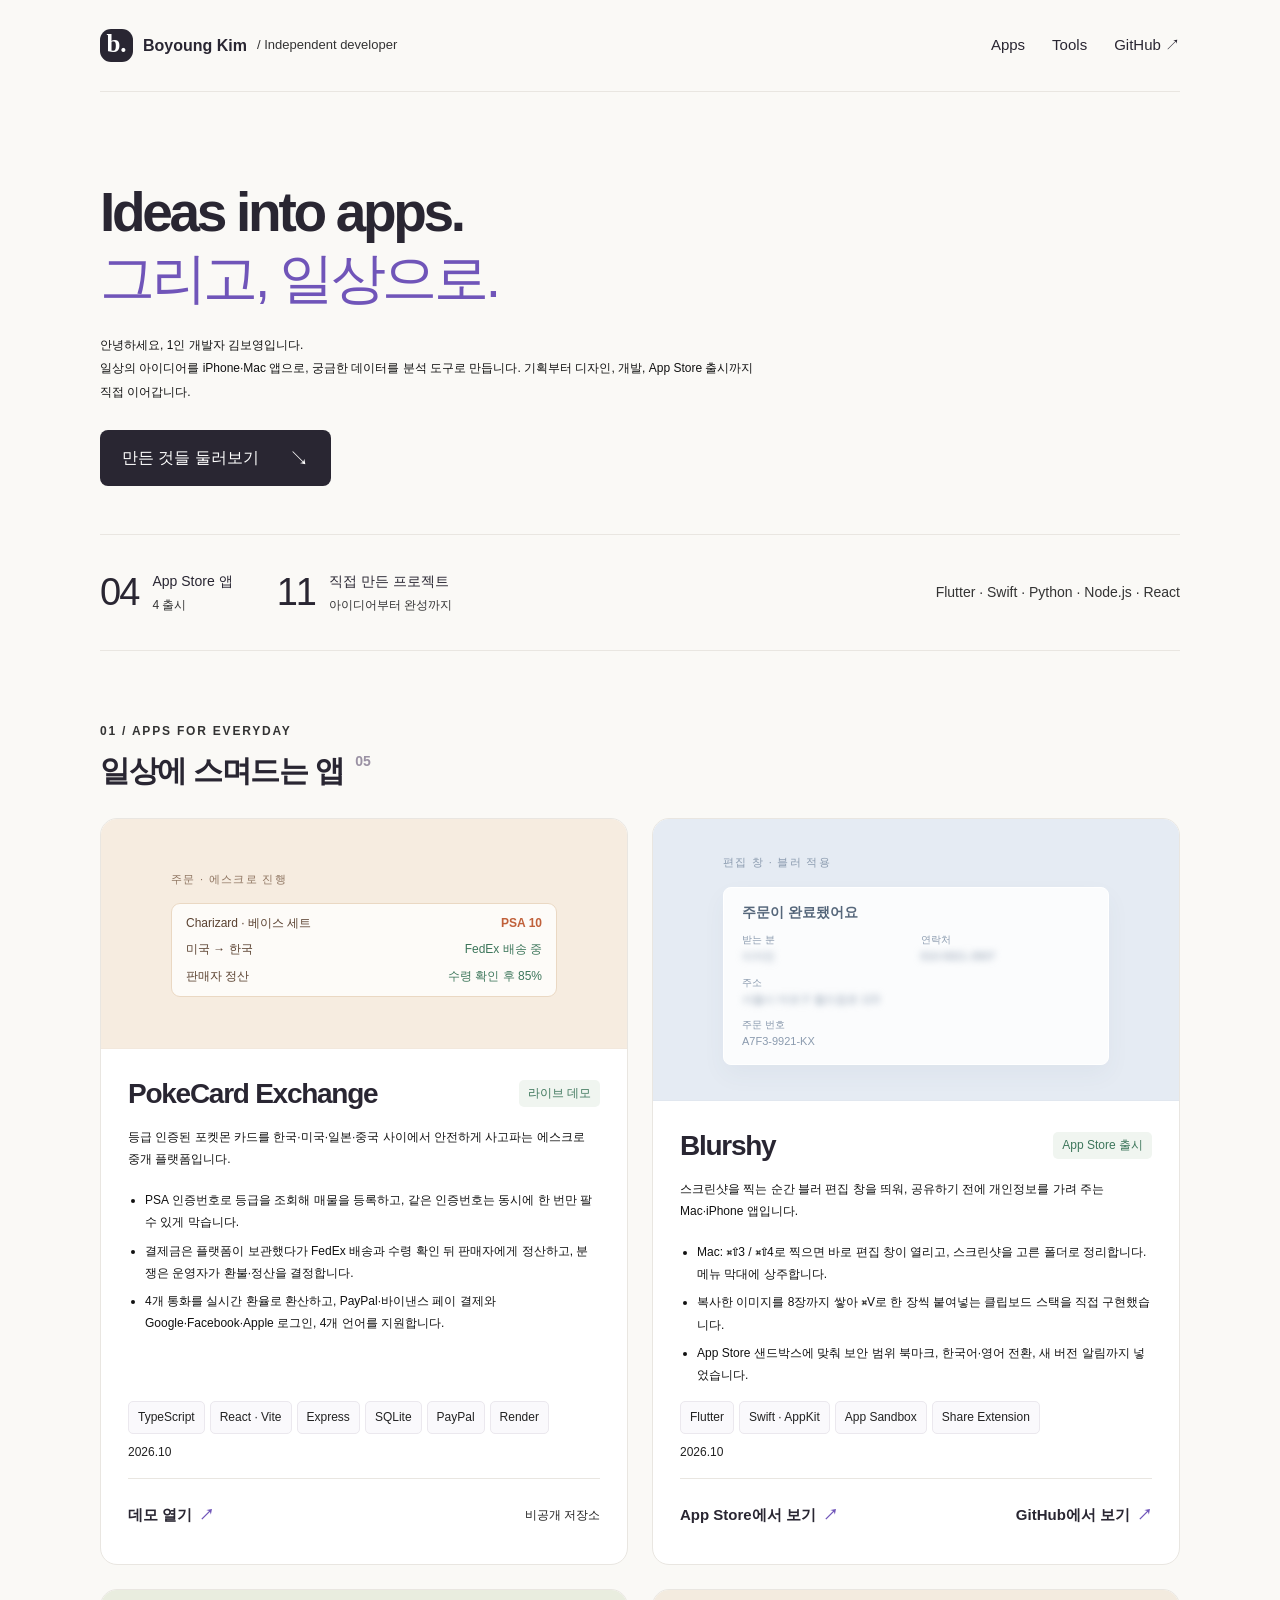
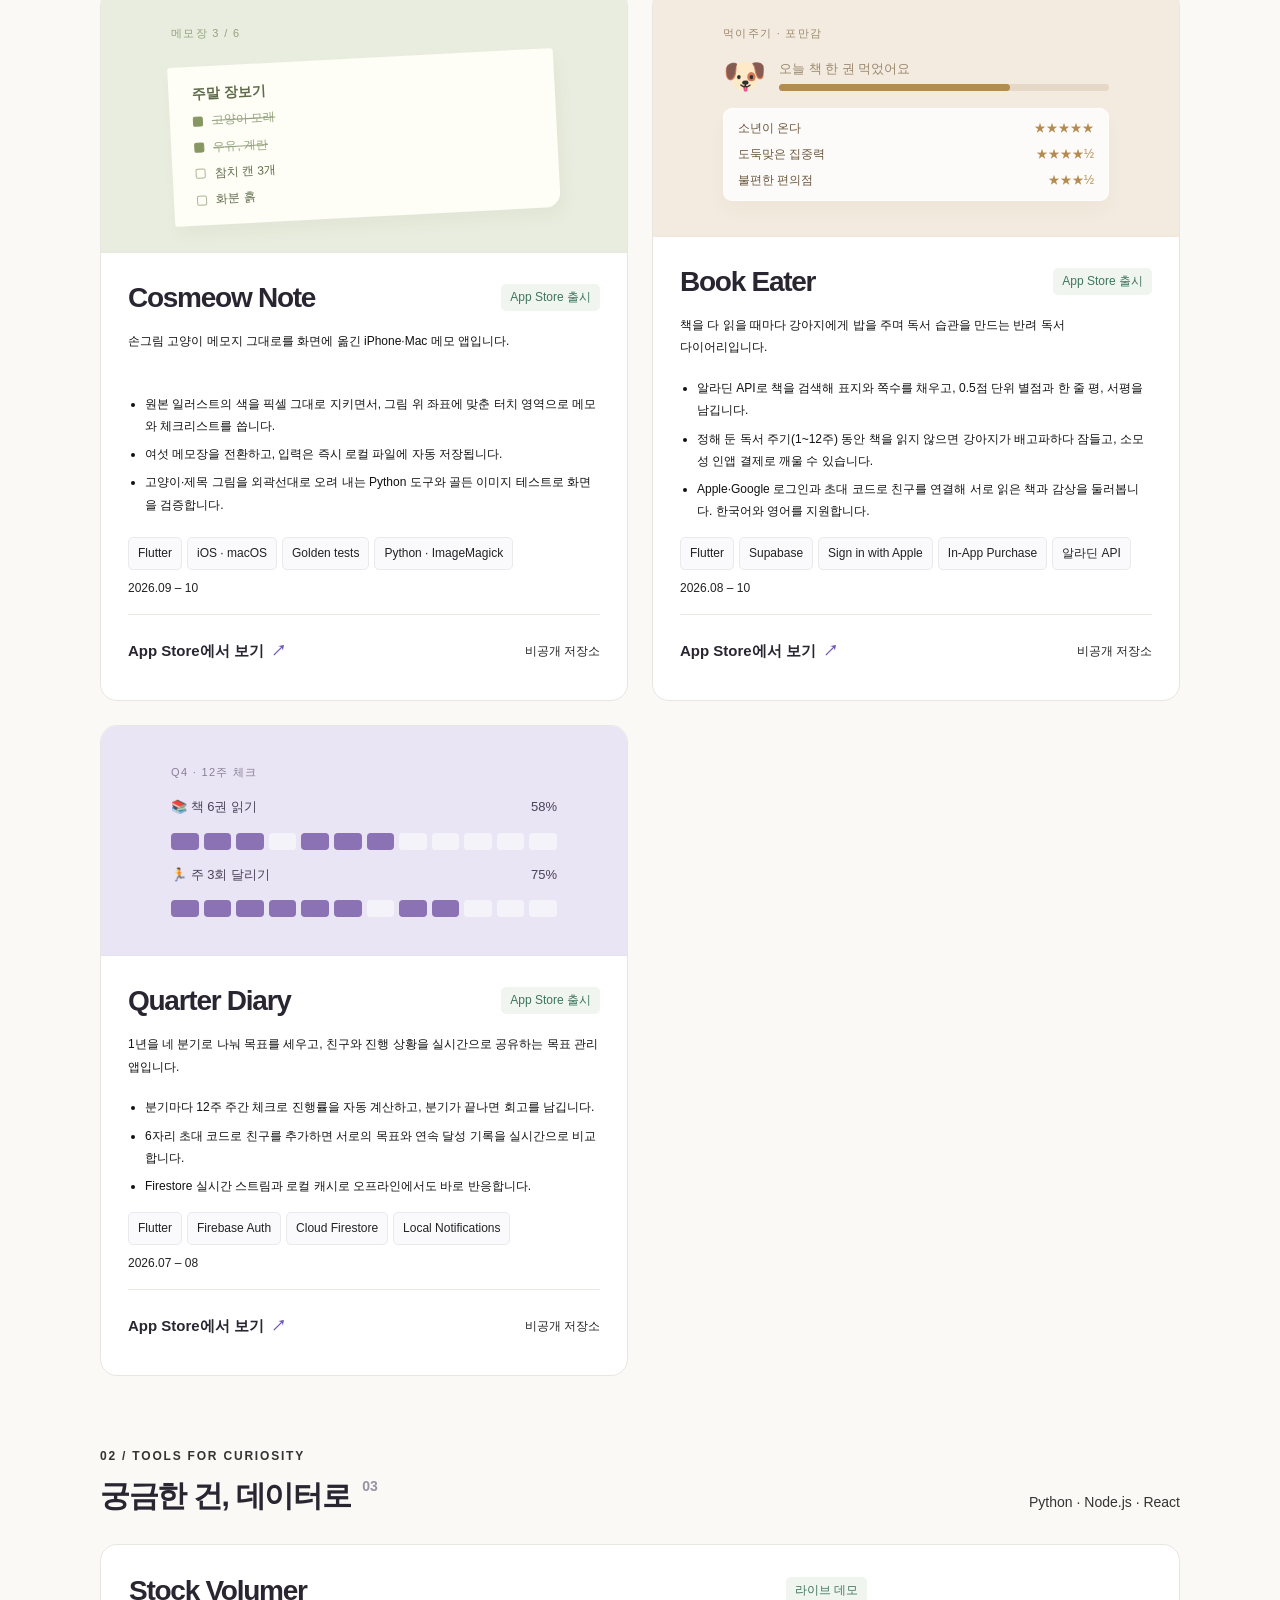
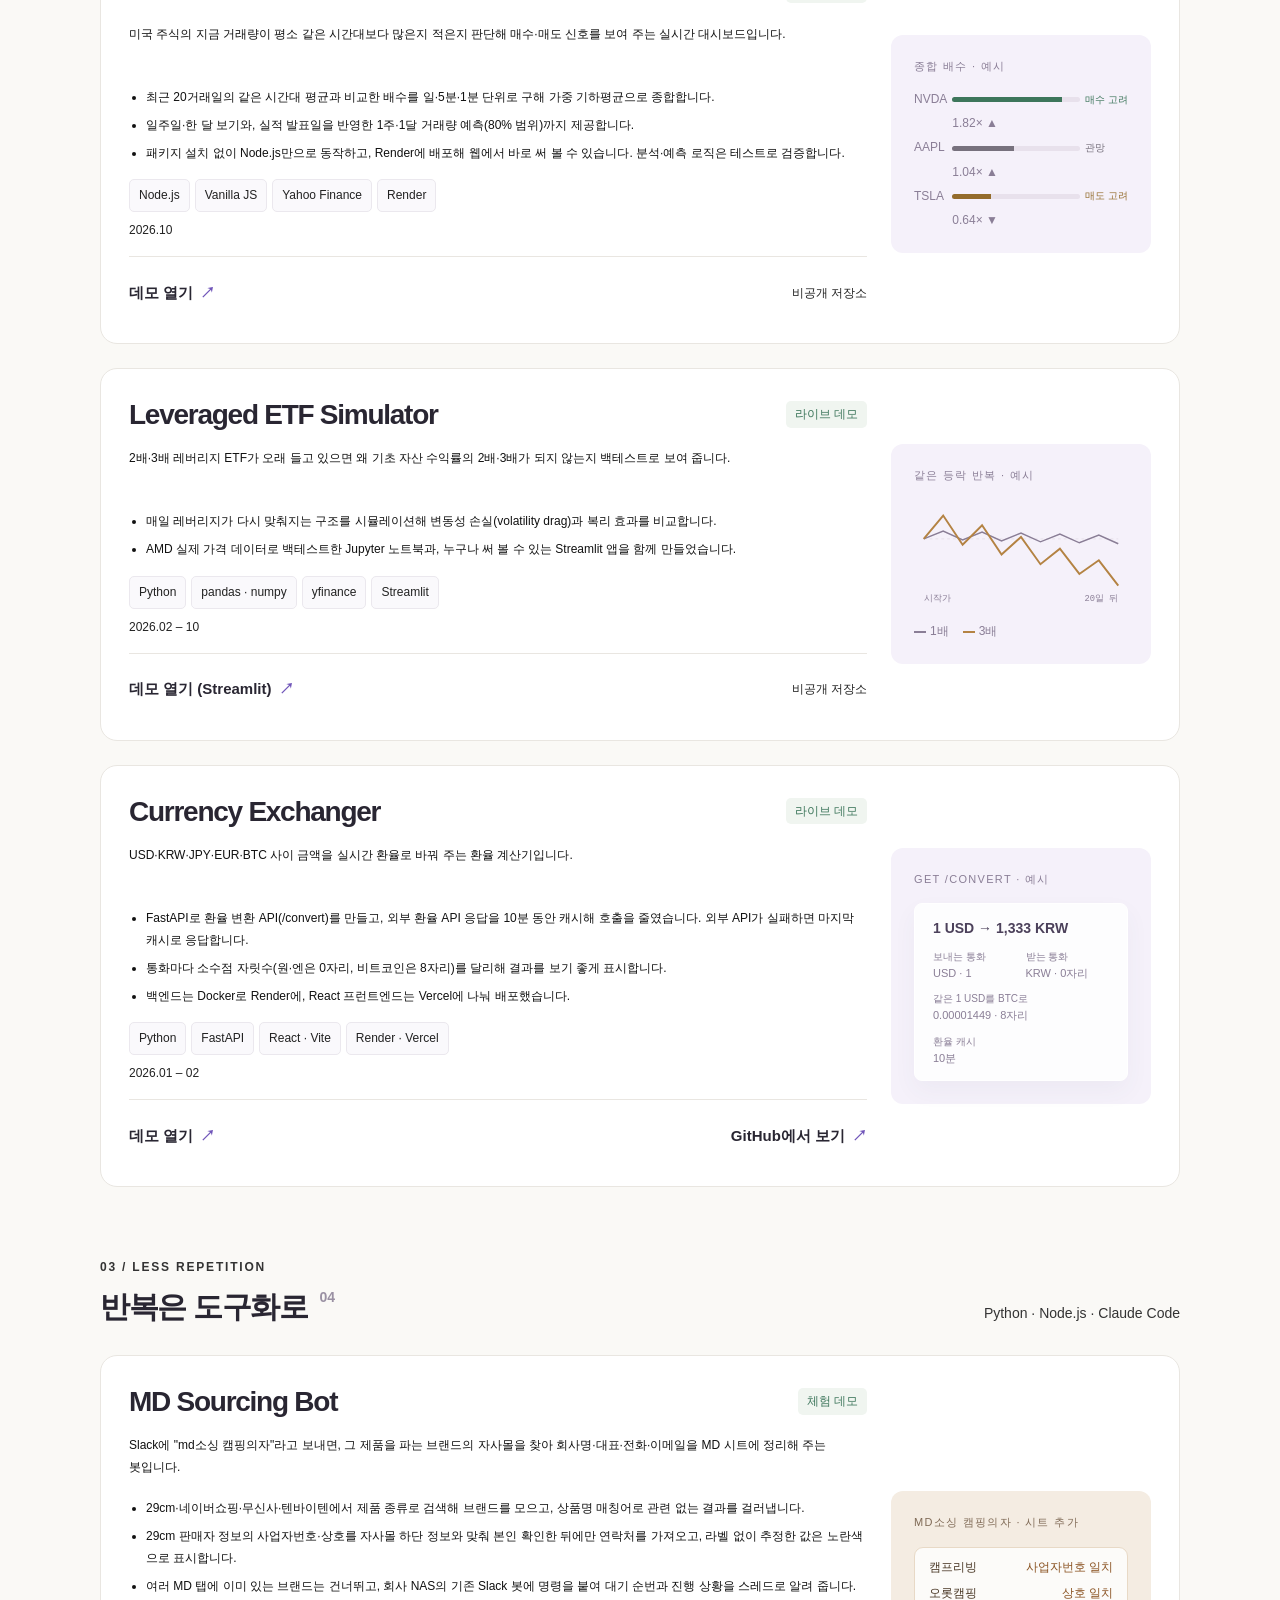
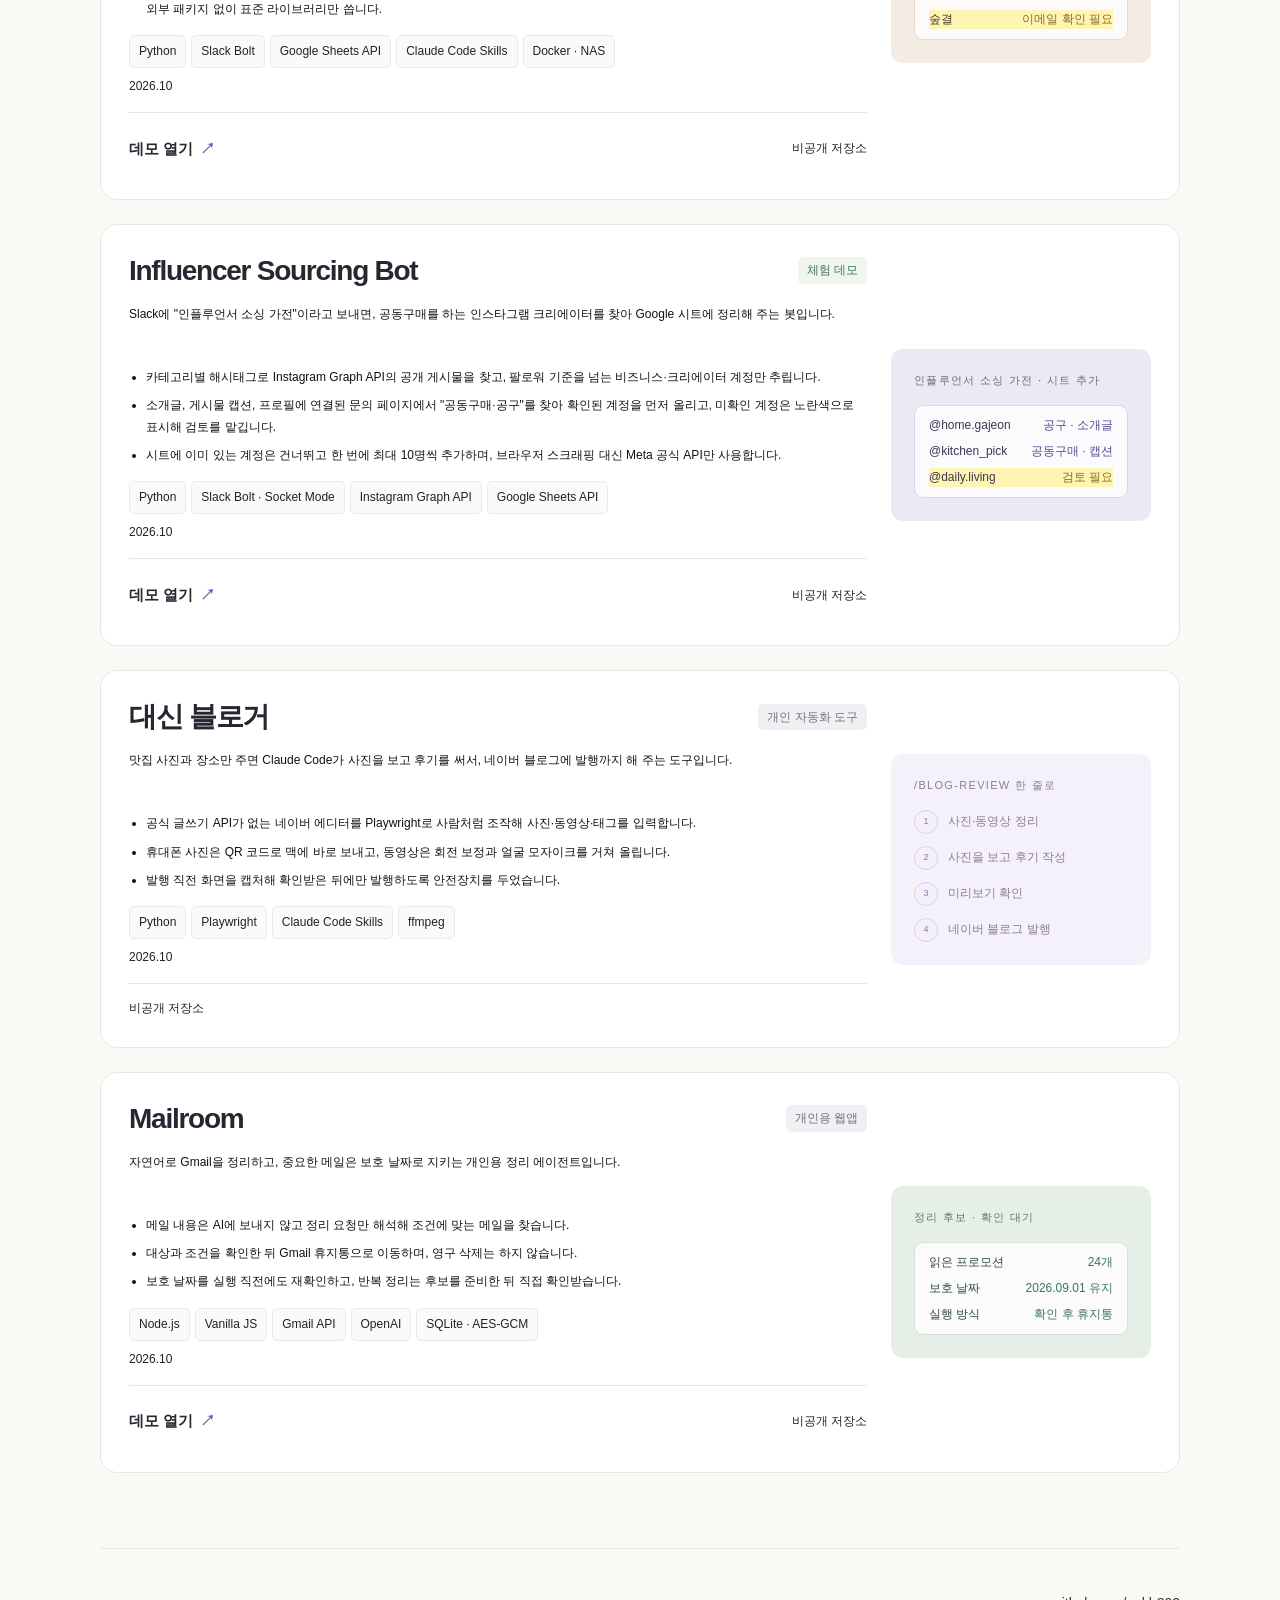
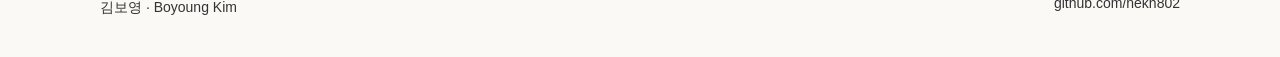
==== portfolio/index.html @ 4b24d076 "Show leveraged-etf-simulator as a private repo by default Co-Authored-By: Claude Opus 5.5 <noreply@a" ====
<!doctype html>
<html lang="ko">
<head>
<meta charset="utf-8">
<meta name="viewport" content="width=device-width, initial-scale=1, viewport-fit=cover">
<title>Boyoung Kim Portfolio</title>
<meta name="description" content="App Store 앱 4개와 Gmail 정리 웹앱, 카드 거래 플랫폼, 투자 데이터 도구, 자동화 도구를 만든 1인 개발자 김보영의 포트폴리오.">
<meta property="og:type" content="website">
<meta property="og:title" content="Boyoung Kim Portfolio">
<meta property="og:description" content="App Store 앱 4개와 Gmail 정리 웹앱, 카드 거래 플랫폼, 투자 데이터 도구, 자동화 도구를 만든 1인 개발자 포트폴리오.">
<meta property="og:url" content="https://nekh802.github.io/portfolio/">






<link rel="stylesheet" href="./style.css">
</head>
<body>
<a class="skip" href="#apps">프로젝트로 바로가기</a>
<div class="wrap">
<nav class="nav" aria-label="주 메뉴"><a class="brand" href="#"><span class="brand-mark">b.</span> Boyoung Kim<span class="brand-caption"> / Independent developer</span></a><div><a href="#apps">Apps</a><a href="#finance">Tools</a><a href="https://github.com/nekh802" target="_blank" rel="noopener">GitHub ↗</a></div></nav>
  <header class="intro">
    <div class="hero-copy">
    <h1>Ideas into apps.<br><em>그리고, 일상으로.</em></h1>
    <p>안녕하세요, 1인 개발자 김보영입니다.<br>일상의 아이디어를 iPhone·Mac 앱으로, 궁금한 데이터를 분석 도구로 만듭니다. 기획부터 디자인, 개발, App Store 출시까지 직접 이어갑니다.</p>
    <a class="primary" href="#apps">만든 것들 둘러보기 <span>↘</span></a></div>
  </header>
  <div class="facts"><span><b>04</b><span>App Store 앱<small>4 출시</small></span></span><span><b>11</b><span>직접 만든 프로젝트<small>아이디어부터 완성까지</small></span></span><span class="stack">Flutter · Swift · Python · Node.js · React</span></div>


  <main><section class="shelf apps-grid" aria-labelledby="apps">
    <div class="shelf-head"><div><div class="eyebrow">01 / APPS FOR EVERYDAY</div><h2 id="apps">일상에 스며드는 앱<span class="count">05</span></h2></div></div>

    <article class="project pokecard">
      <div class="p-main">
        <div class="p-top"><h3>PokeCard Exchange</h3><span class="status live">라이브 데모</span><span class="repo">pokecard-exchange</span></div>
        <p class="lede">등급 인증된 포켓몬 카드를 한국·미국·일본·중국 사이에서 안전하게 사고파는 에스크로 중개 플랫폼입니다.</p>
        <div class="project-description"><ul>
          <li>PSA 인증번호로 등급을 조회해 매물을 등록하고, 같은 인증번호는 동시에 한 번만 팔 수 있게 막습니다.</li>
          <li>결제금은 플랫폼이 보관했다가 FedEx 배송과 수령 확인 뒤 판매자에게 정산하고, 분쟁은 운영자가 환불·정산을 결정합니다.</li>
          <li>4개 통화를 실시간 환율로 환산하고, PayPal·바이낸스 페이 결제와 Google·Facebook·Apple 로그인, 4개 언어를 지원합니다.</li>
        </ul></div>
        <div class="meta">
          <span class="chip">TypeScript</span><span class="chip">React · Vite</span><span class="chip">Express</span><span class="chip">SQLite</span><span class="chip">PayPal</span><span class="chip">Render</span>
          <span class="period">2026.10</span>
        </div>
        <div class="links"><a href="https://pokecard-exchange.onrender.com/" target="_blank" rel="noopener">데모 열기</a><span class="private" data-repo="pokecard-exchange">비공개 저장소</span></div>
      </div>
      <div class="specimen pokecard-specimen" aria-hidden="true">
        <div class="cap">주문 · 에스크로 진행</div>
        <div class="shelf-list">
          <div><span>Charizard · 베이스 세트</span><span class="card-grade">PSA 10</span></div>
          <div><span>미국 → 한국</span><span class="card-step">FedEx 배송 중</span></div>
          <div><span>판매자 정산</span><span class="card-step">수령 확인 후 85%</span></div>
        </div>
      </div>
    </article>

    <article class="project blur">
      <div class="p-main">
        <div class="p-top"><h3>Blurshy</h3><span class="status live">App Store 출시</span><span class="repo">blurshy</span></div>
        <p class="lede">스크린샷을 찍는 순간 블러 편집 창을 띄워, 공유하기 전에 개인정보를 가려 주는 Mac·iPhone 앱입니다.</p>
<div class="project-description">        <ul>
          <li>Mac: ⌘⇧3 / ⌘⇧4로 찍으면 바로 편집 창이 열리고, 스크린샷을 고른 폴더로 정리합니다. 메뉴 막대에 상주합니다.</li>
          <li>복사한 이미지를 8장까지 쌓아 ⌘V로 한 장씩 붙여넣는 클립보드 스택을 직접 구현했습니다.</li>
          <li>App Store 샌드박스에 맞춰 보안 범위 북마크, 한국어·영어 전환, 새 버전 알림까지 넣었습니다.</li>
        </ul></div>
        <div class="meta">
          <span class="chip">Flutter</span><span class="chip">Swift · AppKit</span><span class="chip">App Sandbox</span><span class="chip">Share Extension</span>
          <span class="period">2026.10</span>
        </div>
        <div class="links"><a href="https://apps.apple.com/kr/app/blurshy/id6824978896" target="_blank" rel="noopener">App Store에서 보기</a><a href="https://github.com/nekh802/blurshy" target="_blank" rel="noopener" data-repo="blurshy">GitHub에서 보기</a></div>
      </div>
      <div class="specimen" aria-hidden="true">
        <div class="cap">편집 창 · 블러 적용</div>
        <div class="receipt">
          <strong>주문이 완료됐어요</strong>
          <div><div class="k">받는 분</div><div class="blurred">이지민</div></div>
          <div><div class="k">연락처</div><div class="blurred">010-5821-3907</div></div>
          <div><div class="k">주소</div><div class="blurred">서울시 마포구 월드컵로 123</div></div>
          <div><div class="k">주문 번호</div><div>A7F3-9921-KX</div></div>
        </div>
      </div>
    </article>

    <article class="project cat">
      <div class="p-main">
        <div class="p-top"><h3>Cosmeow Note</h3><span class="status live">App Store 출시</span><span class="repo">MeowNote</span></div>
        <p class="lede">손그림 고양이 메모지 그대로를 화면에 옮긴 iPhone·Mac 메모 앱입니다.</p>
<div class="project-description">        <ul>
          <li>원본 일러스트의 색을 픽셀 그대로 지키면서, 그림 위 좌표에 맞춘 터치 영역으로 메모와 체크리스트를 씁니다.</li>
          <li>여섯 메모장을 전환하고, 입력은 즉시 로컬 파일에 자동 저장됩니다.</li>
          <li>고양이·제목 그림을 외곽선대로 오려 내는 Python 도구와 골든 이미지 테스트로 화면을 검증합니다.</li>
        </ul></div>
        <div class="meta">
          <span class="chip">Flutter</span><span class="chip">iOS · macOS</span><span class="chip">Golden tests</span><span class="chip">Python · ImageMagick</span>
          <span class="period">2026.09 – 10</span>
        </div>
        <div class="links"><a href="https://apps.apple.com/kr/app/cosmeow-note/id6814067820" target="_blank" rel="noopener">App Store에서 보기</a><span class="private" data-repo="MeowNote">비공개 저장소</span></div>
      </div>
      <div class="specimen" aria-hidden="true">
        <div class="cap">메모장 3 / 6</div>
        <div class="note">
          <strong>주말 장보기</strong>
          <span class="ck"><span class="box done"></span><s>고양이 모래</s></span>
          <span class="ck"><span class="box done"></span><s>우유, 계란</s></span>
          <span class="ck"><span class="box"></span>참치 캔 3개</span>
          <span class="ck"><span class="box"></span>화분 흙</span>
        </div>
      </div>
    </article>

    <article class="project book">
      <div class="p-main">
        <div class="p-top"><h3>Book Eater</h3><span class="status live">App Store 출시</span><span class="repo">book-eater</span></div>
        <p class="lede">책을 다 읽을 때마다 강아지에게 밥을 주며 독서 습관을 만드는 반려 독서 다이어리입니다.</p>
<div class="project-description">        <ul>
          <li>알라딘 API로 책을 검색해 표지와 쪽수를 채우고, 0.5점 단위 별점과 한 줄 평, 서평을 남깁니다.</li>
          <li>정해 둔 독서 주기(1~12주) 동안 책을 읽지 않으면 강아지가 배고파하다 잠들고, 소모성 인앱 결제로 깨울 수 있습니다.</li>
          <li>Apple·Google 로그인과 초대 코드로 친구를 연결해 서로 읽은 책과 감상을 둘러봅니다. 한국어와 영어를 지원합니다.</li>
        </ul></div>
        <div class="meta">
          <span class="chip">Flutter</span><span class="chip">Supabase</span><span class="chip">Sign in with Apple</span><span class="chip">In-App Purchase</span><span class="chip">알라딘 API</span>
          <span class="period">2026.08 – 10</span>
        </div>
        <div class="links"><a href="https://apps.apple.com/kr/app/book-eater-reading-tracker/id6807840738" target="_blank" rel="noopener">App Store에서 보기</a><span class="private" data-repo="book-eater">비공개 저장소</span></div>
      </div>
      <div class="specimen" aria-hidden="true">
        <div class="cap">먹이주기 · 포만감</div>
        <div class="dog"><span class="dog-face">🐶</span><div style="flex:1; display:grid; gap:0.3rem"><span>오늘 책 한 권 먹었어요</span><div class="gauge"><b></b></div></div></div>
        <div class="shelf-list">
          <div><span>소년이 온다</span><span class="stars">★★★★★</span></div>
          <div><span>도둑맞은 집중력</span><span class="stars">★★★★½</span></div>
          <div><span>불편한 편의점</span><span class="stars">★★★½</span></div>
        </div>
      </div>
    </article>

    <article class="project diary">
      <div class="p-main">
        <div class="p-top"><h3>Quarter Diary</h3><span class="status live">App Store 출시</span><span class="repo">quarter-diary</span></div>
        <p class="lede">1년을 네 분기로 나눠 목표를 세우고, 친구와 진행 상황을 실시간으로 공유하는 목표 관리 앱입니다.</p>
<div class="project-description">        <ul>
          <li>분기마다 12주 주간 체크로 진행률을 자동 계산하고, 분기가 끝나면 회고를 남깁니다.</li>
          <li>6자리 초대 코드로 친구를 추가하면 서로의 목표와 연속 달성 기록을 실시간으로 비교합니다.</li>
          <li>Firestore 실시간 스트림과 로컬 캐시로 오프라인에서도 바로 반응합니다.</li>
        </ul></div>
        <div class="meta">
          <span class="chip">Flutter</span><span class="chip">Firebase Auth</span><span class="chip">Cloud Firestore</span><span class="chip">Local Notifications</span>
          <span class="period">2026.07 – 08</span>
        </div>
        <div class="links"><a href="https://apps.apple.com/kr/app/quarter-diary/id6790764953" target="_blank" rel="noopener">App Store에서 보기</a><span class="private" data-repo="quarter-diary">비공개 저장소</span></div>
      </div>
      <div class="specimen" aria-hidden="true">
        <div class="cap">Q4 · 12주 체크</div>
        <div class="goal"><span>📚 책 6권 읽기</span><span>58%</span></div>
        <div class="weeks"><i class="on"></i><i class="on"></i><i class="on"></i><i></i><i class="on"></i><i class="on"></i><i class="on"></i><i></i><i></i><i></i><i></i><i></i></div>
        <div class="goal"><span>🏃 주 3회 달리기</span><span>75%</span></div>
        <div class="weeks"><i class="on"></i><i class="on"></i><i class="on"></i><i class="on"></i><i class="on"></i><i class="on"></i><i></i><i class="on"></i><i class="on"></i><i></i><i></i><i></i></div>
      </div>
    </article>
  </section>

  <section class="shelf" aria-labelledby="finance">
    <div class="shelf-head"><div><div class="eyebrow">02 / TOOLS FOR CURIOSITY</div><h2 id="finance">궁금한 건, 데이터로<span class="count">03</span></h2></div><span>Python · Node.js · React</span></div>

    <article class="project stock">
      <div class="p-main">
        <div class="p-top"><h3>Stock Volumer</h3><span class="status live">라이브 데모</span><span class="repo">StockVolumer</span></div>
        <p class="lede">미국 주식의 지금 거래량이 평소 같은 시간대보다 많은지 적은지 판단해 매수·매도 신호를 보여 주는 실시간 대시보드입니다.</p>
<div class="project-description">        <ul>
          <li>최근 20거래일의 같은 시간대 평균과 비교한 배수를 일·5분·1분 단위로 구해 가중 기하평균으로 종합합니다.</li>
          <li>일주일·한 달 보기와, 실적 발표일을 반영한 1주·1달 거래량 예측(80% 범위)까지 제공합니다.</li>
          <li>패키지 설치 없이 Node.js만으로 동작하고, Render에 배포해 웹에서 바로 써 볼 수 있습니다. 분석·예측 로직은 테스트로 검증합니다.</li>
        </ul></div>
        <div class="meta">
          <span class="chip">Node.js</span><span class="chip">Vanilla JS</span><span class="chip">Yahoo Finance</span><span class="chip">Render</span>
          <span class="period">2026.10</span>
        </div>
        <div class="links"><a href="https://stockvolumer.onrender.com/" target="_blank" rel="noopener">데모 열기</a><span class="private" data-repo="StockVolumer">비공개 저장소</span></div>
      </div>
      <div class="specimen" aria-hidden="true">
        <div class="cap">종합 배수 · 예시</div>
        <div class="sig">
          <span>NVDA</span><span class="bar" style="--c: var(--live)"><b style="width: 86%"></b></span><span class="pill" style="--c: var(--live)">매수 고려</span>
          <span></span><span>1.82× ▲</span><span></span>
          <span>AAPL</span><span class="bar" style="--c: var(--local)"><b style="width: 48%"></b></span><span class="pill" style="--c: var(--local)">관망</span>
          <span></span><span>1.04× ▲</span><span></span>
          <span>TSLA</span><span class="bar" style="--c: var(--review)"><b style="width: 30%"></b></span><span class="pill" style="--c: var(--review)">매도 고려</span>
          <span></span><span>0.64× ▼</span><span></span>
        </div>
      </div>
    </article>

    <article class="project etf">
      <div class="p-main">
        <div class="p-top"><h3>Leveraged ETF Simulator</h3><span class="status live">라이브 데모</span><span class="repo">leveraged-etf-simulator</span></div>
        <p class="lede">2배·3배 레버리지 ETF가 오래 들고 있으면 왜 기초 자산 수익률의 2배·3배가 되지 않는지 백테스트로 보여 줍니다.</p>
<div class="project-description">        <ul>
          <li>매일 레버리지가 다시 맞춰지는 구조를 시뮬레이션해 변동성 손실(volatility drag)과 복리 효과를 비교합니다.</li>
          <li>AMD 실제 가격 데이터로 백테스트한 Jupyter 노트북과, 누구나 써 볼 수 있는 Streamlit 앱을 함께 만들었습니다.</li>
        </ul></div>
        <div class="meta">
          <span class="chip">Python</span><span class="chip">pandas · numpy</span><span class="chip">yfinance</span><span class="chip">Streamlit</span>
          <span class="period">2026.02 – 10</span>
        </div>
        <div class="links"><a href="https://leveraged-etf-simulator.streamlit.app/" target="_blank" rel="noopener">데모 열기 (Streamlit)</a><span class="private" data-repo="leveraged-etf-simulator">비공개 저장소</span></div>
      </div>
      <div class="specimen" aria-hidden="true">
        <div class="cap">같은 등락 반복 · 예시</div>
        <svg viewBox="0 0 220 110" role="presentation">
          <line x1="10" y1="40" x2="210" y2="40" stroke="var(--line)" stroke-width="1" stroke-dasharray="3 3" fill="none"/>
          <polyline fill="none" stroke="var(--muted)" stroke-width="1.5" points="10,40 30,32 50,41 70,33 90,42 110,34 130,43 150,35 170,44 190,36 210,45"/>
          <polyline fill="none" stroke="var(--mark)" stroke-width="2" points="10,40 30,16 50,46 70,26 90,56 110,38 130,66 150,50 170,76 190,62 210,88"/>
          <text x="10" y="104" fill="var(--muted)" font-size="9" font-family="IBM Plex Mono, monospace">시작가</text>
          <text x="210" y="104" text-anchor="end" fill="var(--muted)" font-size="9" font-family="IBM Plex Mono, monospace">20일 뒤</text>
        </svg>
        <div class="legend"><span style="--c: var(--muted)">1배</span><span style="--c: var(--mark)">3배</span></div>
      </div>
    </article>

    <article class="project currency">
      <div class="p-main">
        <div class="p-top"><h3>Currency Exchanger</h3><span class="status live">라이브 데모</span><span class="repo">CurrencyExchanger-backend</span></div>
        <p class="lede">USD·KRW·JPY·EUR·BTC 사이 금액을 실시간 환율로 바꿔 주는 환율 계산기입니다.</p>
<div class="project-description">        <ul>
          <li>FastAPI로 환율 변환 API(/convert)를 만들고, 외부 환율 API 응답을 10분 동안 캐시해 호출을 줄였습니다. 외부 API가 실패하면 마지막 캐시로 응답합니다.</li>
          <li>통화마다 소수점 자릿수(원·엔은 0자리, 비트코인은 8자리)를 달리해 결과를 보기 좋게 표시합니다.</li>
          <li>백엔드는 Docker로 Render에, React 프런트엔드는 Vercel에 나눠 배포했습니다.</li>
        </ul></div>
        <div class="meta">
          <span class="chip">Python</span><span class="chip">FastAPI</span><span class="chip">React · Vite</span><span class="chip">Render · Vercel</span>
          <span class="period">2026.01 – 02</span>
        </div>
        <div class="links"><a href="https://currencyexchanger-frontend3.vercel.app/" target="_blank" rel="noopener">데모 열기</a><a href="https://github.com/nekh802/CurrencyExchanger-backend" target="_blank" rel="noopener" data-repo="CurrencyExchanger-backend">GitHub에서 보기</a></div>
      </div>
      <div class="specimen" aria-hidden="true">
        <div class="cap">GET /convert · 예시</div>
        <div class="receipt">
          <strong>1 USD → 1,333 KRW</strong>
          <div><div class="k">보내는 통화</div><div>USD · 1</div></div>
          <div><div class="k">받는 통화</div><div>KRW · 0자리</div></div>
          <div><div class="k">같은 1 USD를 BTC로</div><div>0.00001449 · 8자리</div></div>
          <div><div class="k">환율 캐시</div><div>10분</div></div>
        </div>
      </div>
    </article>
  </section>

  <section class="shelf" aria-labelledby="automation">
    <div class="shelf-head"><div><div class="eyebrow">03 / LESS REPETITION</div><h2 id="automation">반복은 도구화로<span class="count">04</span></h2></div><span>Python · Node.js · Claude Code</span></div>

    <article class="project md-sourcing">
      <div class="p-main">
        <div class="p-top"><h3>MD Sourcing Bot</h3><span class="status live">체험 데모</span><span class="repo">md-sourcing-bot</span></div>
        <p class="lede">Slack에 "md소싱 캠핑의자"라고 보내면, 그 제품을 파는 브랜드의 자사몰을 찾아 회사명·대표·전화·이메일을 MD 시트에 정리해 주는 봇입니다.</p>
        <div class="project-description"><ul>
          <li>29cm·네이버쇼핑·무신사·텐바이텐에서 제품 종류로 검색해 브랜드를 모으고, 상품명 매칭어로 관련 없는 결과를 걸러냅니다.</li>
          <li>29cm 판매자 정보의 사업자번호·상호를 자사몰 하단 정보와 맞춰 본인 확인한 뒤에만 연락처를 가져오고, 라벨 없이 추정한 값은 노란색으로 표시합니다.</li>
          <li>여러 MD 탭에 이미 있는 브랜드는 건너뛰고, 회사 NAS의 기존 Slack 봇에 명령을 붙여 대기 순번과 진행 상황을 스레드로 알려 줍니다. 외부 패키지 없이 표준 라이브러리만 씁니다.</li>
        </ul></div>
        <div class="meta">
          <span class="chip">Python</span><span class="chip">Slack Bolt</span><span class="chip">Google Sheets API</span><span class="chip">Claude Code Skills</span><span class="chip">Docker · NAS</span>
          <span class="period">2026.10</span>
        </div>
        <div class="links"><a href="./md-sourcing-demo/">데모 열기</a><span class="private" data-repo="md-sourcing-bot">비공개 저장소</span></div>
      </div>
      <div class="specimen md-specimen" aria-hidden="true">
        <div class="cap">md소싱 캠핑의자 · 시트 추가</div>
        <div class="shelf-list">
          <div><span>캠프리빙</span><span class="md-hit">사업자번호 일치</span></div>
          <div><span>오롯캠핑</span><span class="md-hit">상호 일치</span></div>
          <div class="review"><span>숲결</span><span class="md-review">이메일 확인 필요</span></div>
        </div>
      </div>
    </article>

    <article class="project sourcing">
      <div class="p-main">
        <div class="p-top"><h3>Influencer Sourcing Bot</h3><span class="status live">체험 데모</span><span class="repo">influencer-sourcing-bot</span></div>
        <p class="lede">Slack에 "인플루언서 소싱 가전"이라고 보내면, 공동구매를 하는 인스타그램 크리에이터를 찾아 Google 시트에 정리해 주는 봇입니다.</p>
        <div class="project-description"><ul>
          <li>카테고리별 해시태그로 Instagram Graph API의 공개 게시물을 찾고, 팔로워 기준을 넘는 비즈니스·크리에이터 계정만 추립니다.</li>
          <li>소개글, 게시물 캡션, 프로필에 연결된 문의 페이지에서 "공동구매·공구"를 찾아 확인된 계정을 먼저 올리고, 미확인 계정은 노란색으로 표시해 검토를 맡깁니다.</li>
          <li>시트에 이미 있는 계정은 건너뛰고 한 번에 최대 10명씩 추가하며, 브라우저 스크래핑 대신 Meta 공식 API만 사용합니다.</li>
        </ul></div>
        <div class="meta">
          <span class="chip">Python</span><span class="chip">Slack Bolt · Socket Mode</span><span class="chip">Instagram Graph API</span><span class="chip">Google Sheets API</span>
          <span class="period">2026.10</span>
        </div>
        <div class="links"><a href="./sourcing-demo/">데모 열기</a><span class="private" data-repo="influencer-sourcing-bot">비공개 저장소</span></div>
      </div>
      <div class="specimen sourcing-specimen" aria-hidden="true">
        <div class="cap">인플루언서 소싱 가전 · 시트 추가</div>
        <div class="shelf-list">
          <div><span>@home.gajeon</span><span class="src-hit">공구 · 소개글</span></div>
          <div><span>@kitchen_pick</span><span class="src-hit">공동구매 · 캡션</span></div>
          <div class="review"><span>@daily.living</span><span class="src-review">검토 필요</span></div>
        </div>
      </div>
    </article>

    <article class="project blog">
      <div class="p-main">
        <div class="p-top"><h3>대신 블로거</h3><span class="status local">개인 자동화 도구</span><span class="repo">agentic-blogger</span></div>
        <p class="lede">맛집 사진과 장소만 주면 Claude Code가 사진을 보고 후기를 써서, 네이버 블로그에 발행까지 해 주는 도구입니다.</p>
<div class="project-description">        <ul>
          <li>공식 글쓰기 API가 없는 네이버 에디터를 Playwright로 사람처럼 조작해 사진·동영상·태그를 입력합니다.</li>
          <li>휴대폰 사진은 QR 코드로 맥에 바로 보내고, 동영상은 회전 보정과 얼굴 모자이크를 거쳐 올립니다.</li>
          <li>발행 직전 화면을 캡처해 확인받은 뒤에만 발행하도록 안전장치를 두었습니다.</li>
        </ul></div>
        <div class="meta">
          <span class="chip">Python</span><span class="chip">Playwright</span><span class="chip">Claude Code Skills</span><span class="chip">ffmpeg</span>
          <span class="period">2026.10</span>
        </div>
        <div class="links"><span class="private" data-repo="agentic-blogger">비공개 저장소</span></div>
      </div>
      <div class="specimen" aria-hidden="true">
        <div class="cap">/blog-review 한 줄로</div>
        <ol class="steps">
          <li>사진·동영상 정리</li>
          <li>사진을 보고 후기 작성</li>
          <li>미리보기 확인</li>
          <li>네이버 블로그 발행</li>
        </ol>
      </div>
    </article>

    <article class="project mailroom">
      <div class="p-main">
        <div class="p-top"><h3>Mailroom</h3><span class="status local">개인용 웹앱</span><span class="repo">mailroom</span></div>
        <p class="lede">자연어로 Gmail을 정리하고, 중요한 메일은 보호 날짜로 지키는 개인용 정리 에이전트입니다.</p>
        <div class="project-description"><ul>
          <li>메일 내용은 AI에 보내지 않고 정리 요청만 해석해 조건에 맞는 메일을 찾습니다.</li>
          <li>대상과 조건을 확인한 뒤 Gmail 휴지통으로 이동하며, 영구 삭제는 하지 않습니다.</li>
          <li>보호 날짜를 실행 직전에도 재확인하고, 반복 정리는 후보를 준비한 뒤 직접 확인받습니다.</li>
        </ul></div>
        <div class="meta">
          <span class="chip">Node.js</span><span class="chip">Vanilla JS</span><span class="chip">Gmail API</span><span class="chip">OpenAI</span><span class="chip">SQLite · AES-GCM</span>
          <span class="period">2026.10</span>
        </div>
        <div class="links"><a href="https://mailroom-nekh802-demo-20261022.web.app/?demo=1" target="_blank" rel="noopener">데모 열기</a><span class="private" data-repo="mailroom">비공개 저장소</span></div>
      </div>
      <div class="specimen mailroom-specimen" aria-hidden="true">
        <div class="cap">정리 후보 · 확인 대기</div>
        <div class="shelf-list">
          <div><span>읽은 프로모션</span><span class="mail-count">24개</span></div>
          <div><span>보호 날짜</span><span class="mail-safe">2026.09.01 유지</span></div>
          <div><span>실행 방식</span><span class="mail-safe">확인 후 휴지통</span></div>
        </div>
      </div>
    </article>
  </section>


  </main><footer>
    <div class="footer-name"><small>김보영 · Boyoung Kim</small></div>
    <a href="https://github.com/nekh802" target="_blank" rel="noopener">github.com/nekh802</a>
  </footer>
</div>

<script>
// 카드마다 GitHub 저장소 공개 여부를 확인해 "GitHub에서 보기" / "비공개 저장소"를 바꿔 보여 준다.
// 비공개 저장소는 API가 404를 돌려준다. 확인에 실패하면(요청 한도 등) HTML 기본값을 그대로 둔다.
(() => {
  const OWNER = 'nekh802';
  const CACHE_KEY = 'repo-visibility-v1';
  const CACHE_TTL = 60 * 60 * 1000;
  let cache = {};
  try { cache = JSON.parse(localStorage.getItem(CACHE_KEY)) || {}; } catch {}

  async function isPublic(repo) {
    const hit = cache[repo];
    if (hit && Date.now() - hit.at < CACHE_TTL) return hit.public;
    const res = await fetch(`https://api.github.com/repos/${OWNER}/${repo}`);
    if (res.status !== 200 && res.status !== 404) return null;
    cache[repo] = { public: res.status === 200, at: Date.now() };
    try { localStorage.setItem(CACHE_KEY, JSON.stringify(cache)); } catch {}
    return cache[repo].public;
  }

  function render(slot, repo, pub) {
    let el;
    if (pub) {
      el = document.createElement('a');
      el.href = `https://github.com/${OWNER}/${repo}`;
      el.target = '_blank';
      el.rel = 'noopener';
      el.textContent = 'GitHub에서 보기';
    } else {
      el = document.createElement('span');
      el.className = 'private';
      el.textContent = '비공개 저장소';
    }
    el.dataset.repo = repo;
    slot.replaceWith(el);
  }

  document.querySelectorAll('.links [data-repo]').forEach(async (slot) => {
    const repo = slot.dataset.repo;
    try {
      const pub = await isPublic(repo);
      if (pub !== null) render(slot, repo, pub);
    } catch {}
  });
})();
</script>
</body>
</html>
---- portfolio/style.css ----
:root{color-scheme:light;--bg:#faf9f6;--surface:#fff;--ink:#292632;--muted:#716d7b;--line:#e9e6e1;--accent:#7055b9;--accent-soft:#f0ebf8;--mark:#b48343;--live:#3d765b;--review:#946c2c;--local:#77717d;font-family:-apple-system,BlinkMacSystemFont,'Apple SD Gothic Neo','Malgun Gothic',sans-serif;scroll-behavior:smooth;scroll-padding-top:32px}*{box-sizing:border-box}body{margin:0;background:var(--bg);color:var(--ink);line-height:1.75;-webkit-font-smoothing:antialiased}a{color:inherit;text-decoration:none}a:focus-visible,summary:focus-visible{outline:3px solid #9271d7;outline-offset:5px;border-radius:4px}.wrap{max-width:1160px;margin:auto;padding:0 40px}h1,h2,h3,p{margin:0}h1,h2,h3{letter-spacing:-.045em;line-height:1.25;text-wrap:balance}.nav{display:flex;align-items:center;justify-content:space-between;padding:29px 0;border-bottom:1px solid var(--line);font-size:13px}.brand{display:flex;align-items:center;font-weight:650;gap:10px}.brand-mark{display:grid;place-items:center;width:33px;height:33px;background:var(--ink);color:white;border-radius:11px;font-size:25px;font-family:Georgia,serif;line-height:1;padding-bottom:5px}.brand-caption{color:var(--muted);font-weight:400;font-size:11px}.nav>div{display:flex;gap:27px}.nav a:hover{color:var(--accent)}.intro{display:grid;grid-template-columns:1.25fr 1fr;gap:30px;align-items:center;min-height:490px;padding:66px 0 58px}.eyebrow{font-size:10px;letter-spacing:.15em;font-weight:650;color:var(--muted);display:flex;align-items:center;gap:8px}.eyebrow>span:not(.count){width:6px;height:6px;border-radius:50%;background:#8f79b9}.intro h1{font-size:clamp(35px,4.4vw,55px);line-height:1.2;font-weight:650;letter-spacing:-.06em;margin:23px 0}.intro h1 em{font-style:normal;color:var(--accent);font-weight:500}.intro p{color:var(--muted);font-size:14px;line-height:1.95;max-width:460px;word-break:keep-all}.primary{display:inline-flex;align-items:center;gap:35px;padding:12px 19px;border-radius:8px;margin-top:26px;background:var(--ink);color:#fff;font-size:12px;font-weight:550}.primary:hover{background:var(--accent)}.primary span{font-size:20px;line-height:1}.hero-art{height:350px;position:relative;isolation:isolate;display:grid;place-items:center}.orbit{position:absolute;width:310px;height:310px;border:1px solid #e3ddec;border-radius:50%;background:radial-gradient(circle,#eee8f4 0,transparent 68%)}.orbit:after{content:'';position:absolute;inset:27px;border:1px dashed #ddd4e9;border-radius:50%}.floating-note{width:230px;padding:25px 26px 22px;background:#f1ebfb;border:1px solid #e6ddf1;border-radius:9px;transform:rotate(-8deg);box-shadow:5px 16px 35px #35274e0c;z-index:1}.floating-note>span{font-size:8px;letter-spacing:.14em;color:#82718f}.floating-note strong{display:block;font-size:25px;line-height:1.65;font-weight:500;margin:21px 0;letter-spacing:-.055em}.note-line{height:1px;background:#d9cee8}.floating-note small{display:block;font-size:8px;color:#8b7b9b;margin-top:13px}.floating-icon{position:absolute;display:grid;place-items:center;z-index:2}.flower{top:27px;right:32px;width:90px;height:90px;background:#e9eecf;border:1px solid #dce3b6;border-radius:24px;transform:rotate(13deg);font-size:70px;color:#737e46;line-height:1;box-shadow:0 14px 24px #403c2210}.code{bottom:23px;left:27px;background:#f8decf;border:1px solid #efd0bf;color:#a96546;width:80px;height:80px;border-radius:20px;transform:rotate(-13deg);font-family:monospace;font-size:27px;box-shadow:0 14px 24px #403c2210}.art-spark{position:absolute;right:28px;bottom:50px;color:#a292bc;font-size:42px}.art-label{position:absolute;bottom:-5px;font-size:8px;letter-spacing:.19em;color:#9b91a3}.facts{display:flex;gap:44px;align-items:center;border-top:1px solid var(--line);border-bottom:1px solid var(--line);padding:24px 0}.facts>span{display:flex;align-items:center;gap:14px;font-size:11px}.facts b{font-size:33px;font-weight:450;letter-spacing:-.05em}.facts small{display:block;color:var(--muted);font-size:10px;margin-top:2px}.facts .stack{display:block;margin-left:auto;font-size:12px}.shelf{padding-top:70px;display:grid;gap:24px}.shelf-head{display:flex;align-items:end;justify-content:space-between;gap:18px;margin-bottom:5px}.shelf-head h2{font-size:26px;margin-top:10px}.shelf-head>span{color:var(--muted);font-size:11px}.count{display:inline-block;vertical-align:top;font-size:11px;letter-spacing:0;color:#9a91a3;margin:1px 0 0 12px}.apps-grid{grid-template-columns:repeat(2,minmax(0,1fr))}.apps-grid .shelf-head{grid-column:1/-1}.project{background:var(--surface);border:1px solid var(--line);border-radius:17px;overflow:hidden;display:grid;grid-template-columns:minmax(0,1fr) 260px;align-items:center;padding:28px;gap:24px}.apps-grid .project{padding:0;display:flex;flex-direction:column;align-items:stretch;gap:0}.p-main{display:flex;flex-direction:column;gap:15px;min-width:0}.apps-grid .p-main{padding:27px;flex:1}.p-top{display:flex;align-items:center;gap:10px;flex-wrap:wrap}.p-top h3{font-size:24px;font-weight:600;margin-right:auto}.repo{display:none}.status{font-size:9px;line-height:1.4;padding:4px 7px;border-radius:5px;white-space:nowrap;background:#f0f5f0;color:var(--live)}.status.review{color:var(--review);background:#faf1e3}.status.local{color:var(--local);background:#f1eff3}.lede{font-size:13px;line-height:1.85;word-break:keep-all;color:#68636e;min-height:48px}.meta{display:flex;flex-wrap:wrap;gap:5px;margin-top:auto}.chip{padding:3px 8px;border:1px solid #ebe8ee;background:#faf9fc;color:#78717f;border-radius:5px;font-size:9px}.period{width:100%;font-size:10px;color:#9b939f;margin-top:3px}.links{display:flex;justify-content:space-between;align-items:center;gap:8px;font-size:11px;padding-top:14px;border-top:1px solid var(--line)}.links a{font-weight:600}.links a:after{content:' ↗';color:var(--accent);margin-left:7px}.links a:hover{color:var(--accent)}.private{font-size:9px;color:#96909c}details{font-size:12px;color:var(--muted)}summary{cursor:pointer;display:flex;align-items:center;justify-content:space-between;list-style:none;font-size:11px;color:#7c7287;padding:3px 0}summary::-webkit-details-marker{display:none}summary span{font-size:17px;font-weight:300}details[open] summary span{transform:rotate(45deg)}details ul{padding-left:17px;line-height:1.85;margin:12px 0 0}details li+li{margin-top:6px}.specimen{--bg:#fff;--line:#e8e1ec;--accent:#8a72b5;--surface:#fff;--ink:#4c415b;--muted:#8a7e96;background:#f5f1fa;border-radius:12px;padding:23px;display:grid;gap:15px;font-size:11px;line-height:1.6;color:var(--muted)}.apps-grid .specimen{order:-1;min-height:230px;border-radius:0;position:relative;padding:35px 70px;align-content:center;border-bottom:1px solid #00000004}.diary .specimen{background:#eae5f4}.book .specimen{background:#f3ebdf;--accent:#ba9360;--mark:#b48b50;--line:#e5d8c6;--ink:#68563c;--muted:#9b886e}.cat .specimen{background:#e9eddf;--mark:#879763;--ink:#5e6b4b;--line:#dce3d1;--muted:#91a27d}.blur .specimen{background:#e5ebf3;--ink:#56677b;--muted:#8a9aae;--line:#d7e0ec}.cap{text-transform:uppercase;letter-spacing:.12em;font-size:9px}.goal{display:flex;justify-content:space-between;color:var(--ink);font-size:11px}.weeks{display:grid;grid-template-columns:repeat(12,1fr);gap:5px}.weeks i{height:17px;border-radius:4px;background:#ffffff90}.weeks .on{background:var(--accent)}.dog{display:flex;align-items:center;gap:12px}.dog-face{font-size:35px;line-height:1}.gauge{height:7px;background:var(--line);border-radius:9px}.gauge b{display:block;width:70%;height:100%;background:var(--mark);border-radius:9px}.shelf-list{display:grid;gap:7px;padding:10px 14px;background:#fffc;border:1px solid #ffffff90;border-radius:9px;box-shadow:0 10px 20px #644c2f08}.shelf-list>div{display:flex;justify-content:space-between;font-size:10px;color:var(--ink)}.stars{color:var(--mark);white-space:nowrap}.note{width:100%;transform:rotate(-3deg);padding:16px 23px;border-radius:3px 3px 15px 3px;background:#fffef6;display:grid;gap:7px;box-shadow:4px 9px 16px #4653320c;color:var(--ink)}.note strong{font-size:13px}.ck{display:flex;align-items:center;gap:9px;font-size:10px}.box{width:10px;height:10px;border:1px solid #aab596;border-radius:2px}.box.done{background:var(--mark);border-color:var(--mark)}.note s{color:var(--muted)}.receipt{background:#ffffffd9;padding:13px 18px;border-radius:8px;border:1px solid #fff;box-shadow:0 10px 25px #4859700c;display:grid;grid-template-columns:1fr 1fr;gap:9px;font-size:9px}.receipt strong{grid-column:1/-1;font-size:12px;color:var(--ink)}.receipt .k{font-size:8px;color:var(--muted)}.blurred{filter:blur(3.5px);user-select:none}.receipt>div:nth-last-child(2){grid-column:1/-1}.specimen svg{display:block;width:100%;height:auto}.legend{display:flex;gap:14px;font-size:9px}.legend span:before{content:'';display:inline-block;width:12px;height:2px;background:var(--c);vertical-align:middle;margin-right:4px}.sig{display:grid;grid-template-columns:auto 1fr auto;gap:5px;font-size:10px;align-items:center}.bar{height:5px;background:var(--line);border-radius:9px;position:relative;overflow:hidden}.bar b{position:absolute;inset:0 auto 0 0;background:var(--c)}.pill{color:var(--c);font-size:8px}.steps{list-style:none;counter-reset:steps;display:grid;gap:12px;padding:0;margin:0}.steps li{counter-increment:steps;display:flex;gap:10px;font-size:11px;align-items:center}.steps li:before{content:counter(steps);border:1px solid #d9cee8;border-radius:50%;width:22px;height:22px;display:grid;place-items:center;font-size:9px;color:var(--accent)}footer{margin-top:75px;padding:38px 0;display:flex;align-items:center;justify-content:space-between;border-top:1px solid var(--line);font-size:12px;color:var(--muted)}.footer-name{font-size:21px;letter-spacing:-.04em;color:var(--ink)}.footer-name small{display:block;font-size:11px;letter-spacing:0;color:var(--muted);margin-top:8px}.skip{position:absolute;left:20px;top:-60px;background:white;padding:10px;z-index:20}.skip:focus{top:10px}@media(prefers-reduced-motion:no-preference){.project{transition:box-shadow .2s,transform .2s}.project:hover{box-shadow:0 14px 34px #30243708;transform:translateY(-3px)}a{transition:color .2s,background .2s}}@media(max-width:900px){.brand-caption{display:none}.apps-grid .specimen{padding:30px 35px}.project{grid-template-columns:minmax(0,1fr) 210px}.hero-art{transform:scale(.85)}.facts{gap:25px}.facts .stack{font-size:10px}.p-top h3{font-size:21px}.status{font-size:8px}.shelf-head>span{font-size:10px}}@media(max-width:640px){.wrap{padding:0 22px}.nav{padding:20px 0;font-size:11px}.nav>div{gap:17px}.brand{font-size:12px}.brand-mark{width:28px;height:28px;font-size:22px}.intro{grid-template-columns:1fr;padding:45px 0 30px;gap:10px}.intro h1{font-size:39px}.intro p{font-size:13px}.hero-art{height:270px;transform:scale(.85);margin-top:-5px}.art-label{bottom:-12px}.floating-note{width:220px;padding:18px 24px}.floating-note strong{font-size:23px;margin:15px 0}.flower{top:10px;right:17px}.code{left:13px;bottom:0}.orbit{width:270px;height:270px}.facts{flex-wrap:wrap;gap:20px;justify-content:space-between;padding:20px 0}.facts b{font-size:28px}.facts>span{gap:10px;font-size:10px}.facts .stack{margin:0;width:100%;border-top:1px solid var(--line);padding-top:14px}.facts .stack small{display:inline;margin-left:7px;font-size:9px}.shelf{padding-top:45px;gap:18px}.apps-grid{grid-template-columns:1fr}.shelf-head{align-items:start}.shelf-head h2{font-size:23px}.shelf-head>span{display:none}.shelf-head .eyebrow{font-size:8px}.apps-grid .specimen{padding:30px 50px;min-height:210px}.apps-grid .p-main{padding:23px}.project{grid-template-columns:1fr;padding:23px}.project:not(.apps-grid .project) .specimen{order:-1}.p-top h3{font-size:22px}.p-top{gap:7px}.status{font-size:9px}.lede{font-size:13px}.footer-name{font-size:18px}footer{margin-top:50px;padding:28px 0;font-size:10px;gap:20px}}@media(prefers-reduced-motion:reduce){:root{scroll-behavior:auto}}

.project-description{font-size:12px;color:var(--muted)}
.project-description ul{padding-left:17px;line-height:1.85;margin:0}
.project-description li+li{margin-top:6px}

/* Text-first introduction and high-contrast body copy. */
.intro{grid-template-columns:1fr;min-height:0;padding:64px 0 48px}
.intro p{max-width:680px;color:#111}
.lede,.project-description,.p-main li{color:#111}
.chip,.period,.private,.links .private{color:#222}
.facts small,.facts .stack,.shelf-head>span,.eyebrow,.brand-caption,footer,.footer-name small{color:#333}
@media(max-width:640px){.intro{padding:42px 0 34px}}
/* Clear hierarchy: compact descriptions, larger headings and controls. */
.intro p,.lede{font-size:12px}
.project-description{font-size:12px}
.nav{font-size:15px}.brand{font-size:16px}.brand-caption{font-size:13px}
.eyebrow{font-size:12px}.shelf-head h2{font-size:30px}.count{font-size:14px}
.p-top h3{font-size:28px}.shelf-head>span{font-size:14px}
.primary{font-size:16px;padding:14px 22px;gap:30px}
.links{font-size:15px}.links a{display:inline-flex;align-items:center;min-height:44px}
.chip{font-size:12px;padding:5px 9px}.period{font-size:12px}
.status{font-size:12px;padding:5px 9px}.private,.links .private{font-size:12px}
.facts>span{font-size:14px}.facts b{font-size:38px}.facts small{font-size:12px}
.facts .stack{font-size:14px}.footer-name small,footer{font-size:14px}
.cap{font-size:11px}.goal{font-size:13px}.specimen{font-size:13px}
.shelf-list>div,.ck,.steps li{font-size:12px}.note strong,.receipt strong{font-size:14px}
.receipt{font-size:11px}.receipt .k{font-size:10px}.legend,.sig{font-size:12px}.pill{font-size:10px}
@media(max-width:640px){
.nav{font-size:13px}.nav>div{gap:14px}.brand{font-size:14px}
.shelf-head h2{font-size:27px}.shelf-head .eyebrow{font-size:11px}
.p-top h3{font-size:25px}.status{font-size:11px}
.facts>span{font-size:12px}.facts b{font-size:33px}.facts .stack{font-size:13px}
.links{font-size:14px;flex-wrap:wrap}.private,.links .private{font-size:11px}
}
.mailroom-specimen{background:#e6eee8;--line:#d5e1d8;--ink:#344b3d;--muted:#64776b;--accent:#4d8062}
.mailroom-specimen .shelf-list{background:#ffffffc9;border-color:#d5e1d8;box-shadow:none}
.mailroom-specimen .shelf-list>div{display:flex;justify-content:space-between;gap:10px}
.mailroom-specimen .mail-count,.mailroom-specimen .mail-safe{color:#3d765b;white-space:nowrap}
.pokecard-specimen{background:#f6ece0;--line:#ead8c3;--ink:#5a4130;--muted:#8d735f;--accent:#c0603a}
.pokecard-specimen .shelf-list{background:#ffffffc9;border-color:#ead8c3;box-shadow:none}
.pokecard-specimen .shelf-list>div{display:flex;justify-content:space-between;gap:10px}
.pokecard-specimen .card-grade{color:#c0603a;font-weight:600;white-space:nowrap}
.pokecard-specimen .card-step{color:#3d765b;white-space:nowrap}
.sourcing-specimen{background:#ece8f4;--line:#dcd5ea;--ink:#3f3757;--muted:#716a86;--accent:#6b5aa6}
.sourcing-specimen .shelf-list{background:#ffffffc9;border-color:#dcd5ea;box-shadow:none}
.sourcing-specimen .shelf-list>div{display:flex;justify-content:space-between;gap:10px}
.sourcing-specimen .shelf-list>div.review{background:#fff5b3}
.sourcing-specimen .src-hit{color:#5a4a96;white-space:nowrap}
.sourcing-specimen .src-review{color:#8a6d1f;white-space:nowrap}
.md-specimen{background:#f4ece2;--line:#e8d9c6;--ink:#4a3826;--muted:#806b57;--accent:#a3652b}
.md-specimen .shelf-list{background:#ffffffc9;border-color:#e8d9c6;box-shadow:none}
.md-specimen .shelf-list>div{display:flex;justify-content:space-between;gap:10px}
.md-specimen .shelf-list>div.review{background:#fff5b3}
.md-specimen .md-hit{color:#8a5221;white-space:nowrap}
.md-specimen .md-review{color:#8a6d1f;white-space:nowrap}
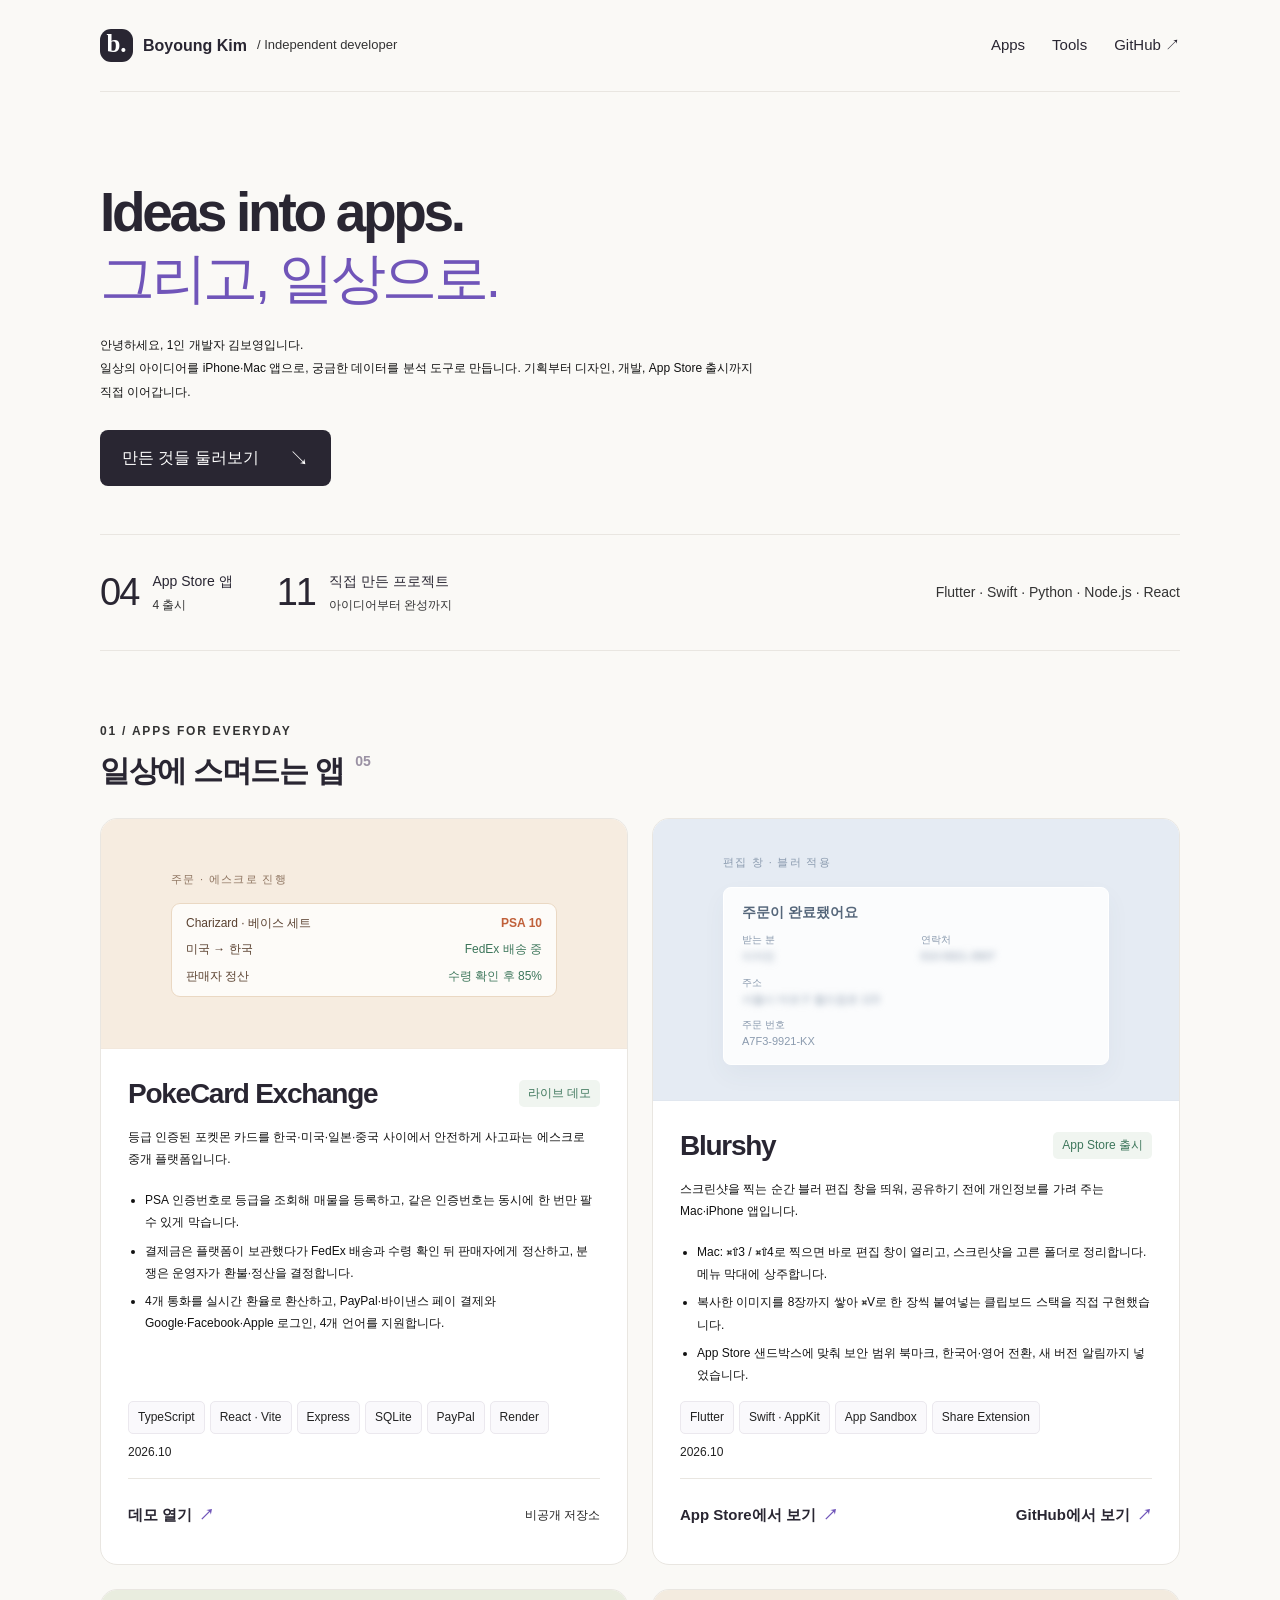
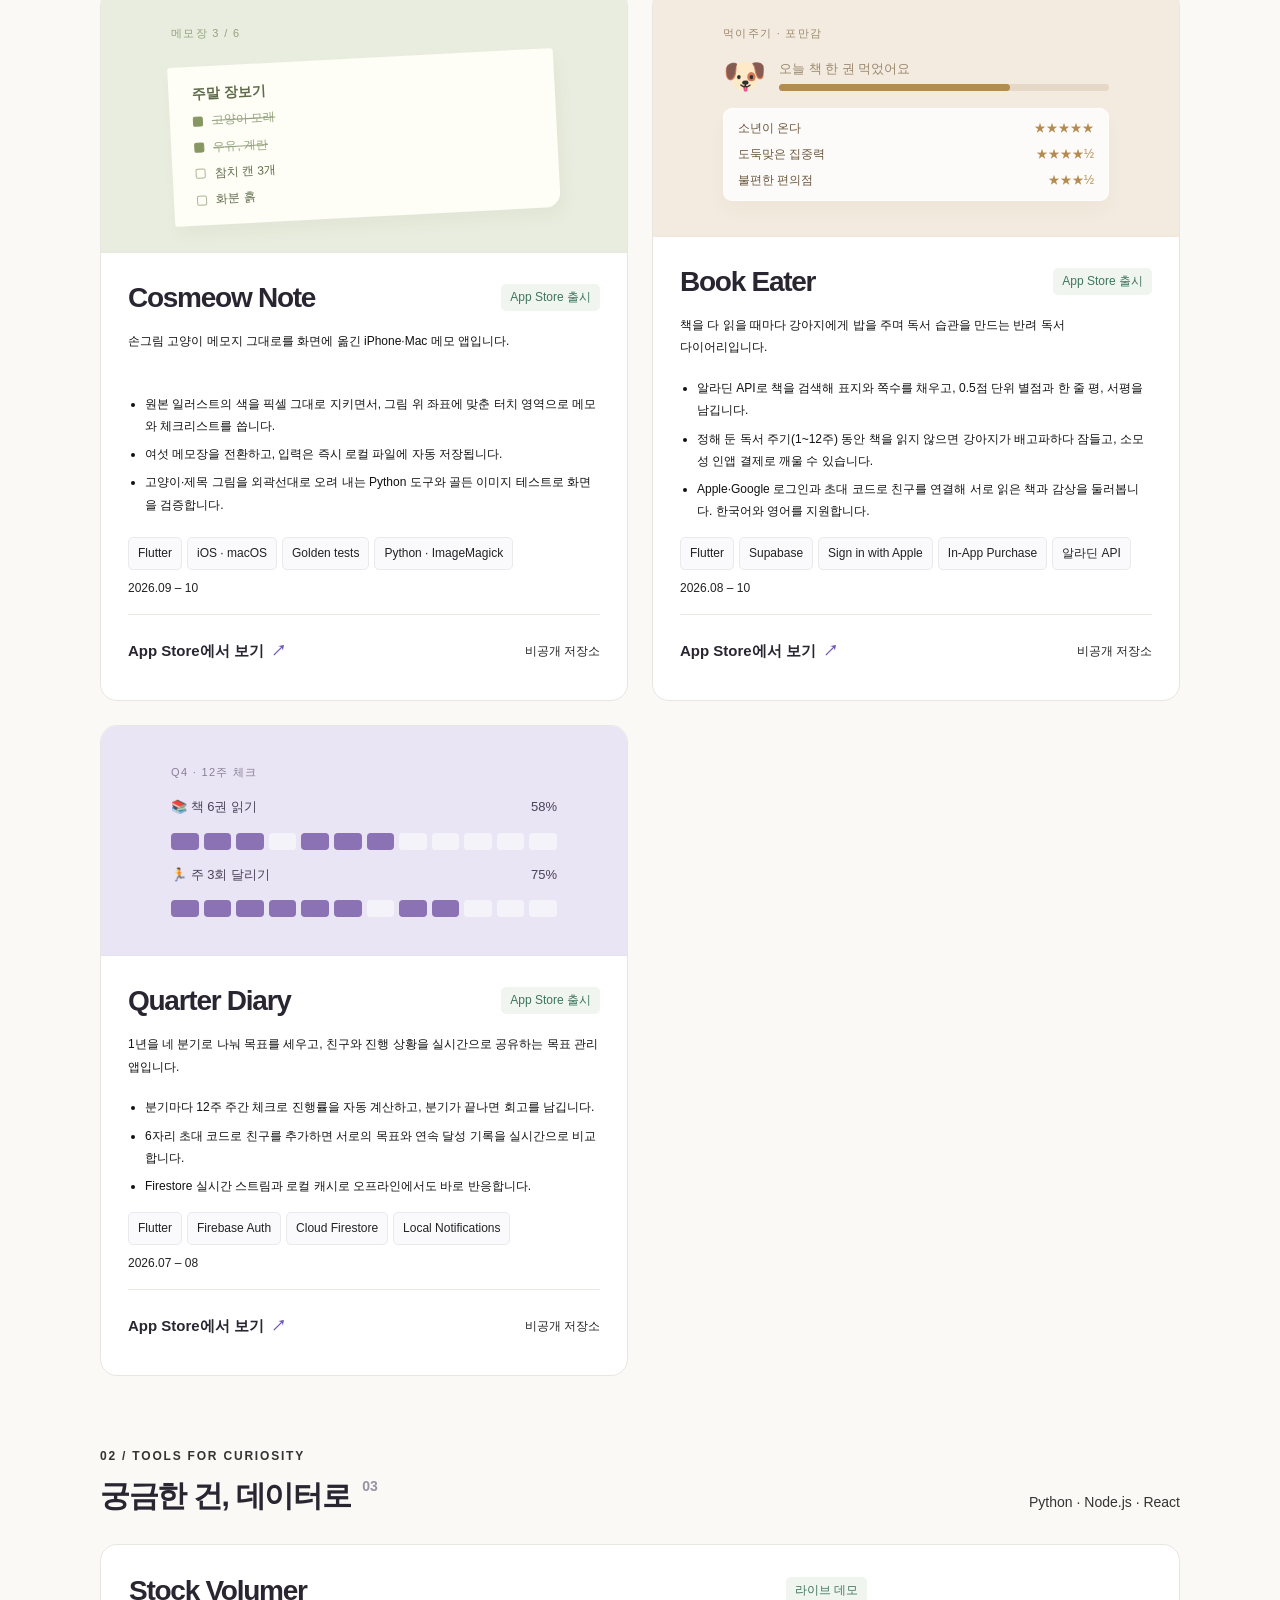
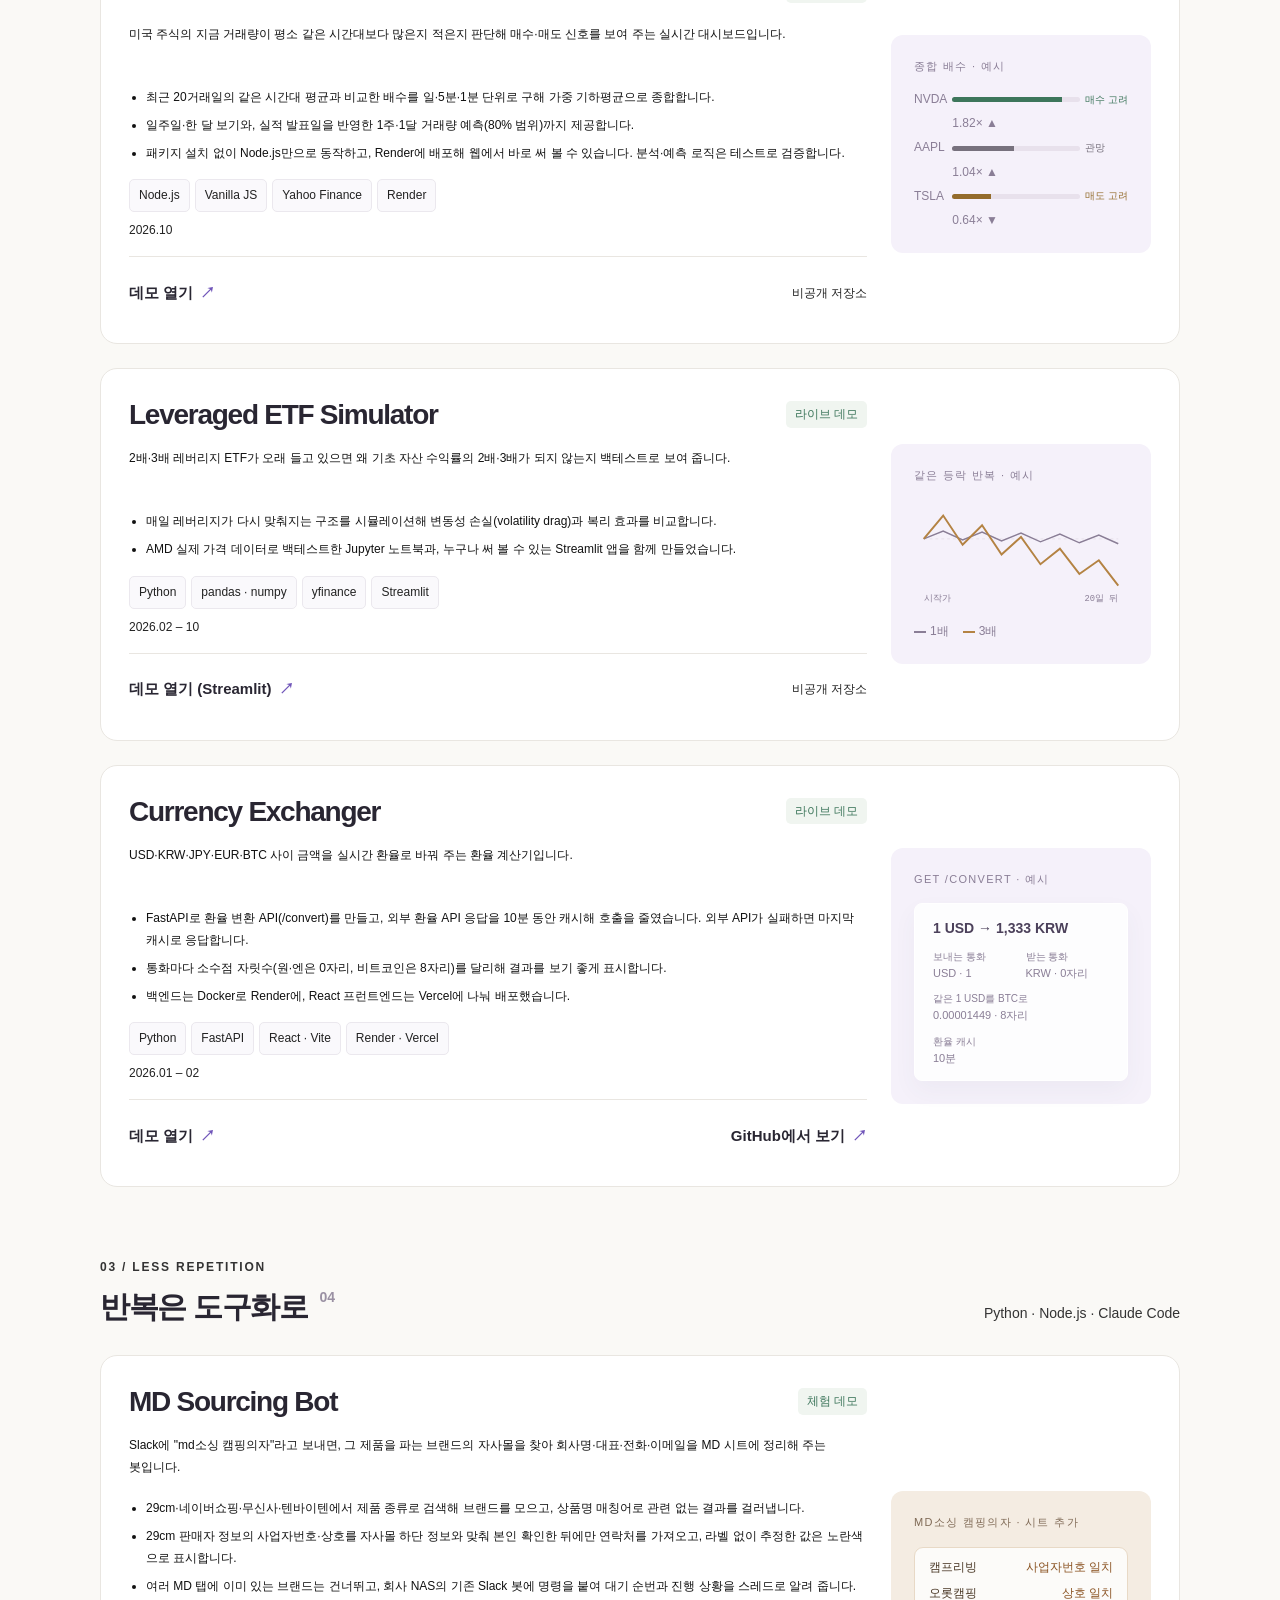
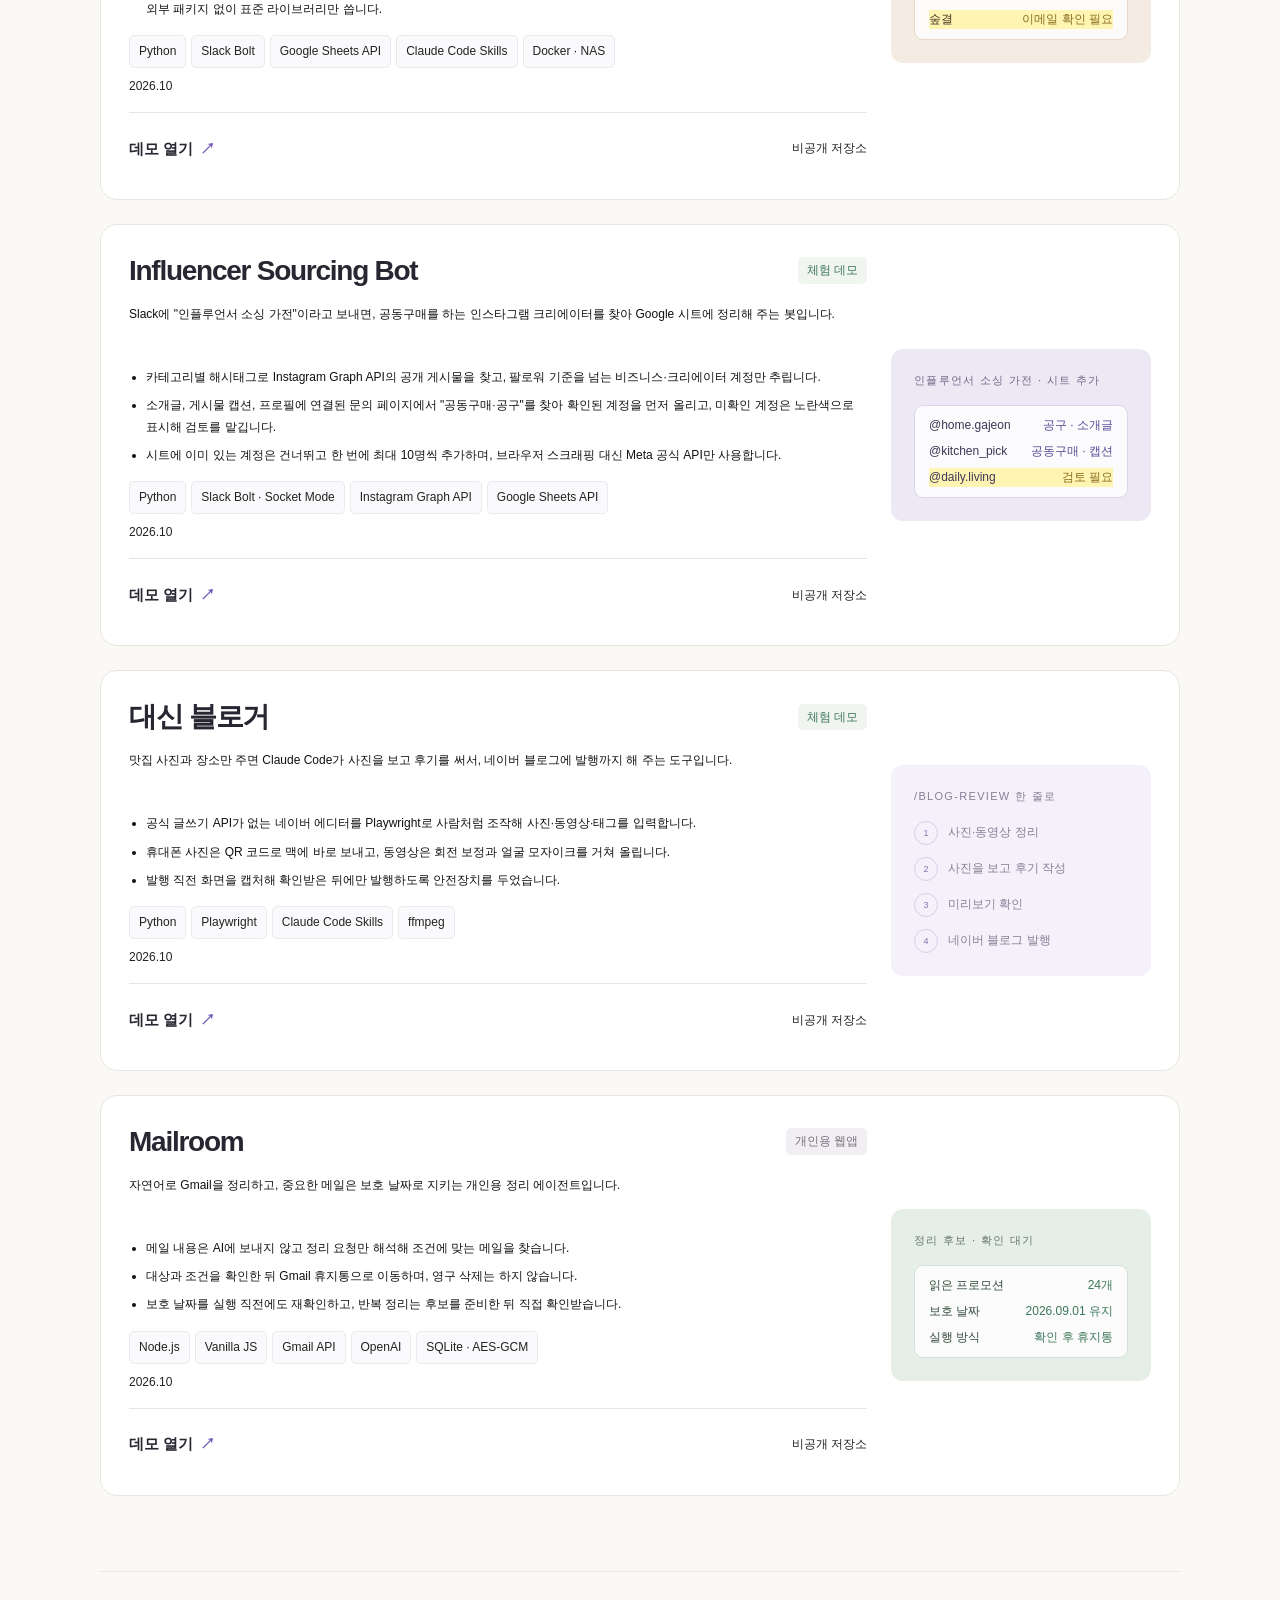
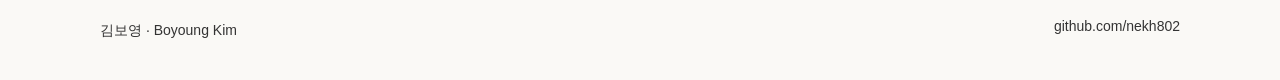
==== commit 3adb3054: "Add an in-browser demo for 대신 블로거 Co-Authored-By: Claude Opus 5.5 <noreply@anthropic.com>" ====
--- a/portfolio/index.html
+++ b/portfolio/index.html
@@ -304,7 +304,7 @@
 
     <article class="project blog">
       <div class="p-main">
-        <div class="p-top"><h3>대신 블로거</h3><span class="status local">개인 자동화 도구</span><span class="repo">agentic-blogger</span></div>
+        <div class="p-top"><h3>대신 블로거</h3><span class="status live">체험 데모</span><span class="repo">agentic-blogger</span></div>
         <p class="lede">맛집 사진과 장소만 주면 Claude Code가 사진을 보고 후기를 써서, 네이버 블로그에 발행까지 해 주는 도구입니다.</p>
 <div class="project-description">        <ul>
           <li>공식 글쓰기 API가 없는 네이버 에디터를 Playwright로 사람처럼 조작해 사진·동영상·태그를 입력합니다.</li>
@@ -315,7 +315,7 @@
           <span class="chip">Python</span><span class="chip">Playwright</span><span class="chip">Claude Code Skills</span><span class="chip">ffmpeg</span>
           <span class="period">2026.10</span>
         </div>
-        <div class="links"><span class="private" data-repo="agentic-blogger">비공개 저장소</span></div>
+        <div class="links"><a href="./blogger-demo/">데모 열기</a><span class="private" data-repo="agentic-blogger">비공개 저장소</span></div>
       </div>
       <div class="specimen" aria-hidden="true">
         <div class="cap">/blog-review 한 줄로</div>
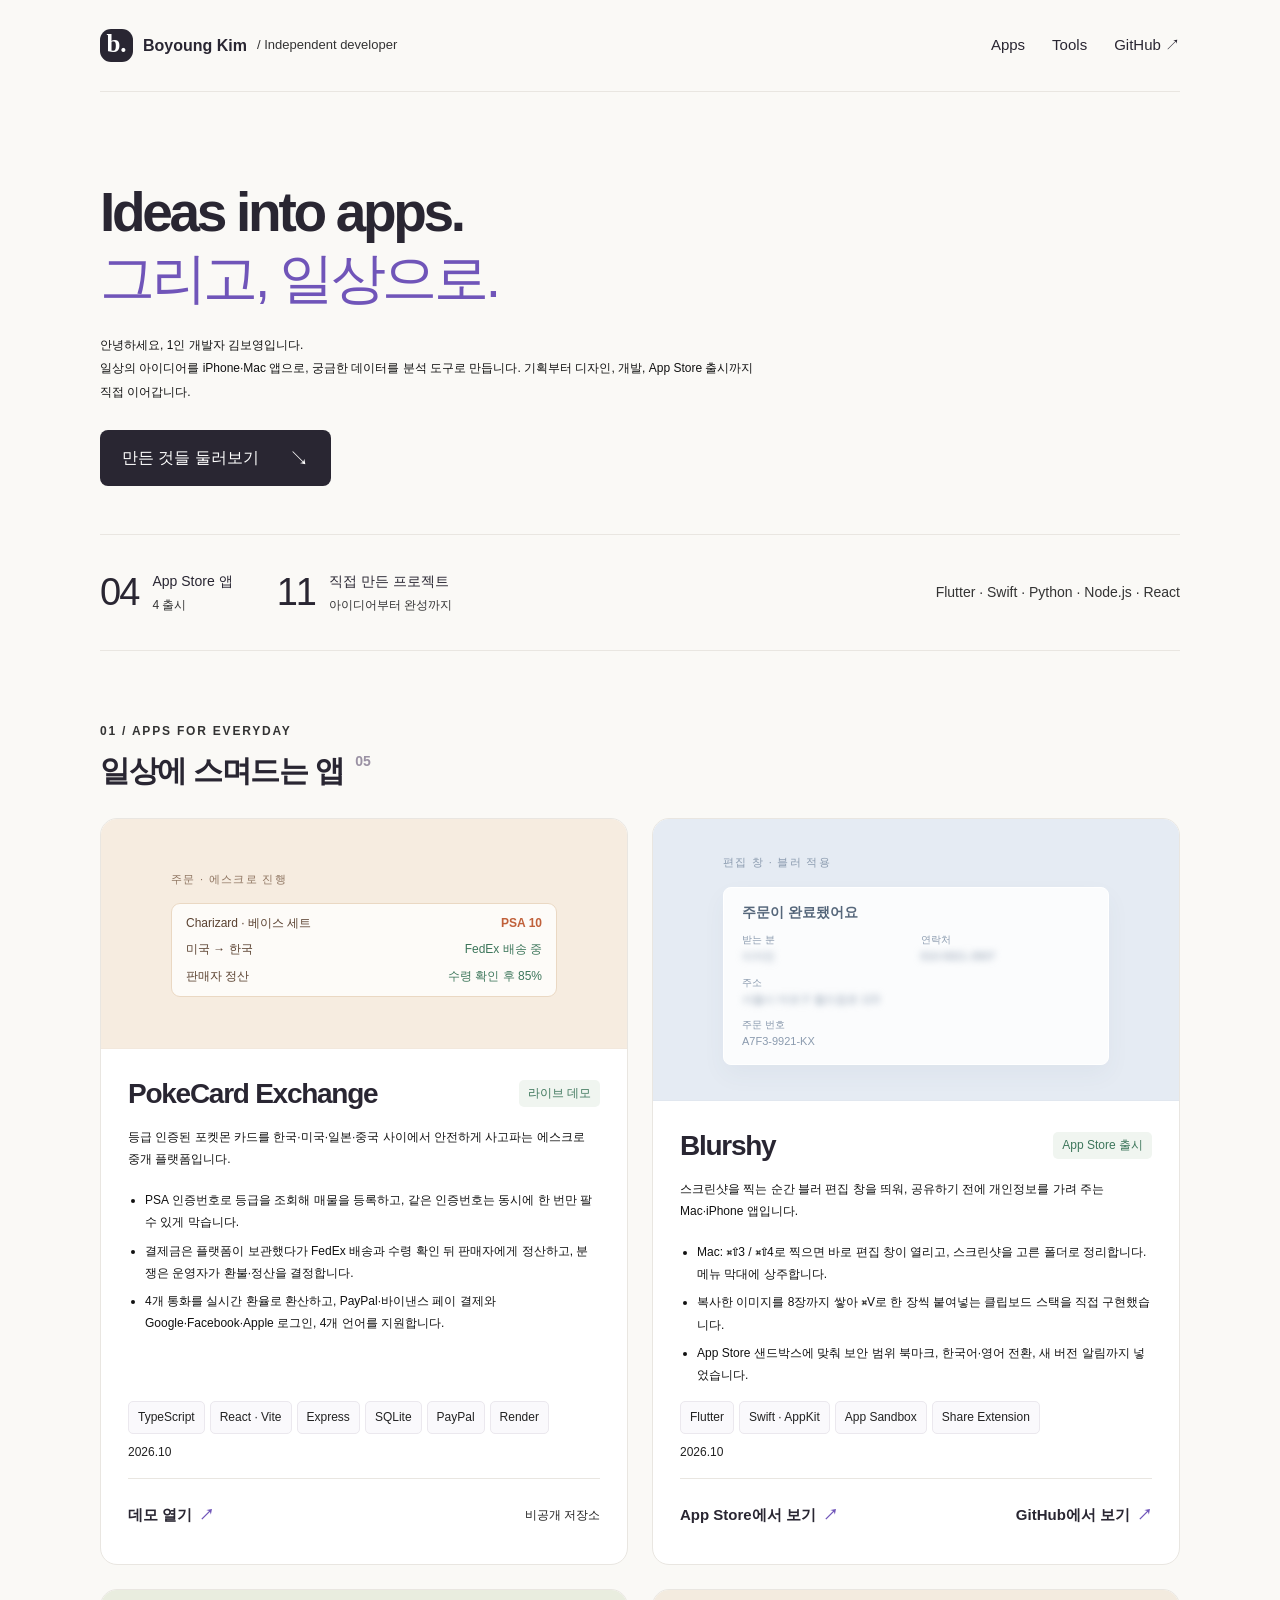
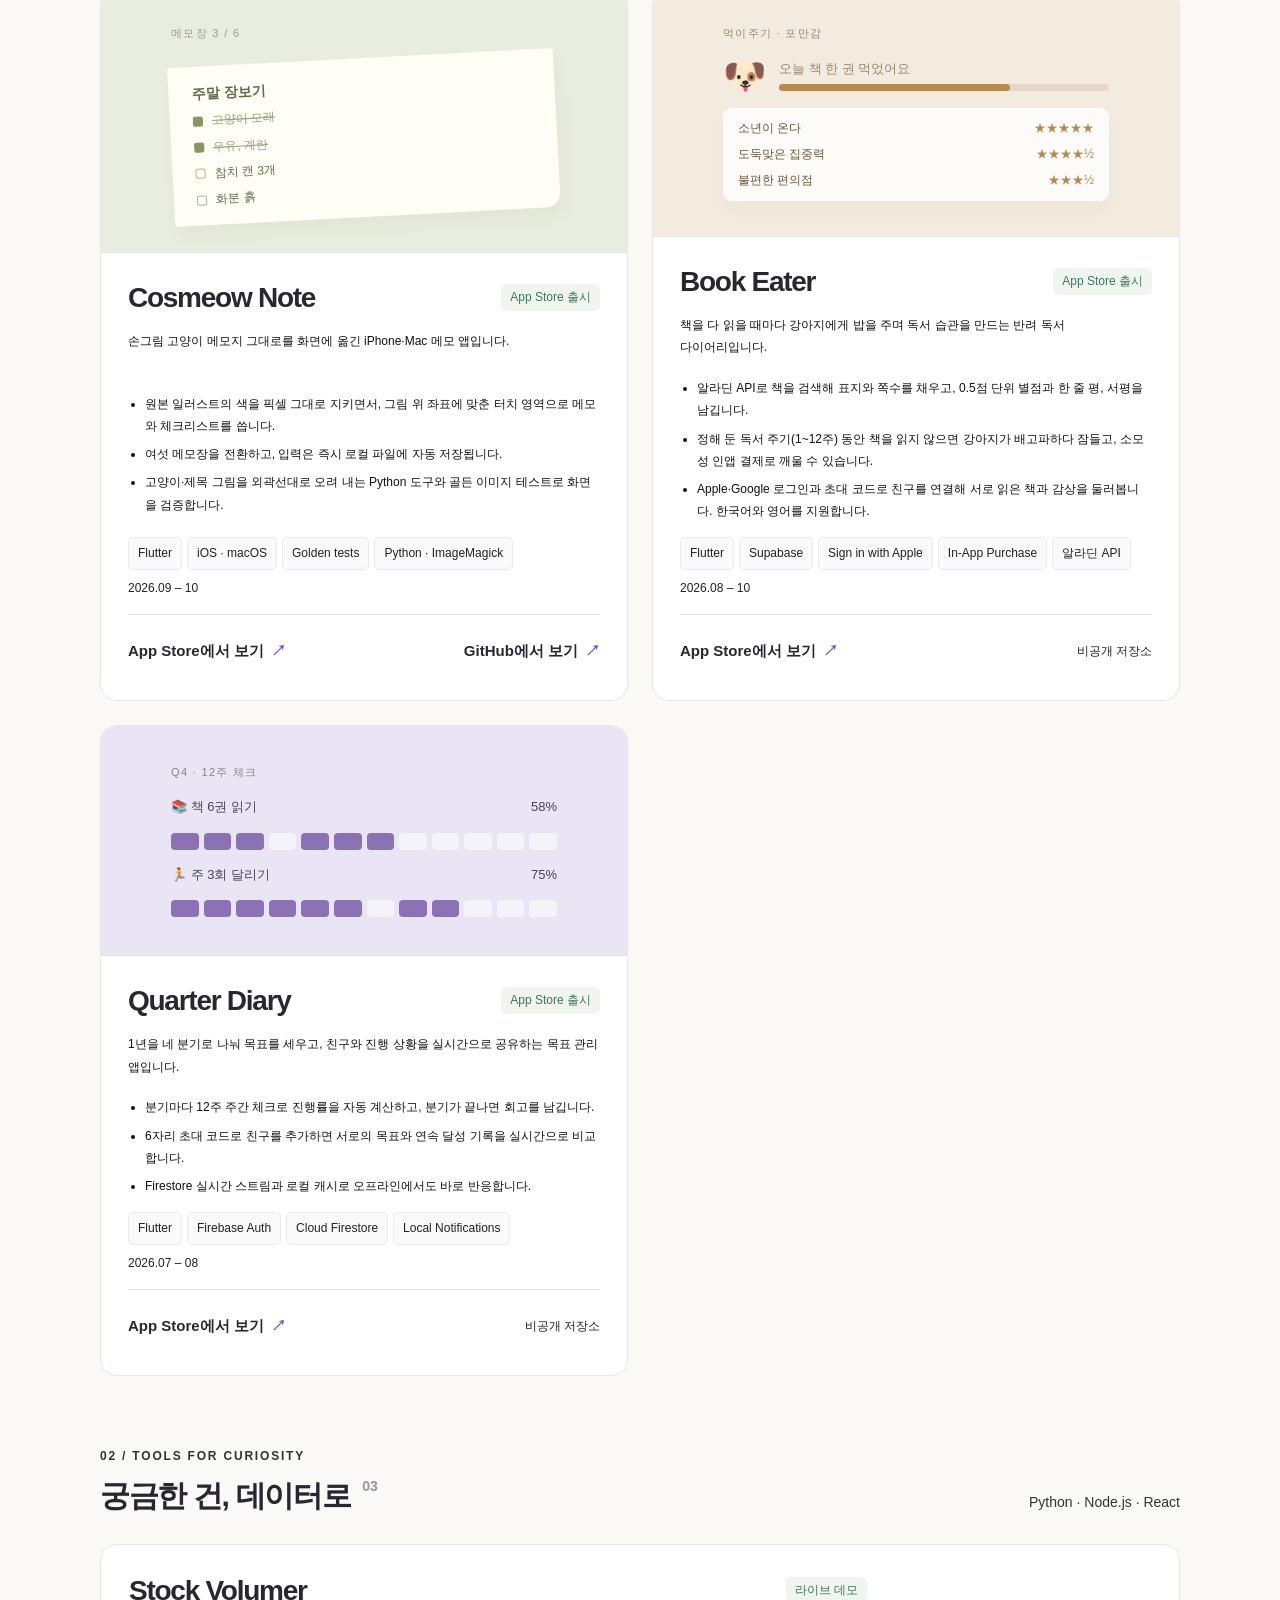
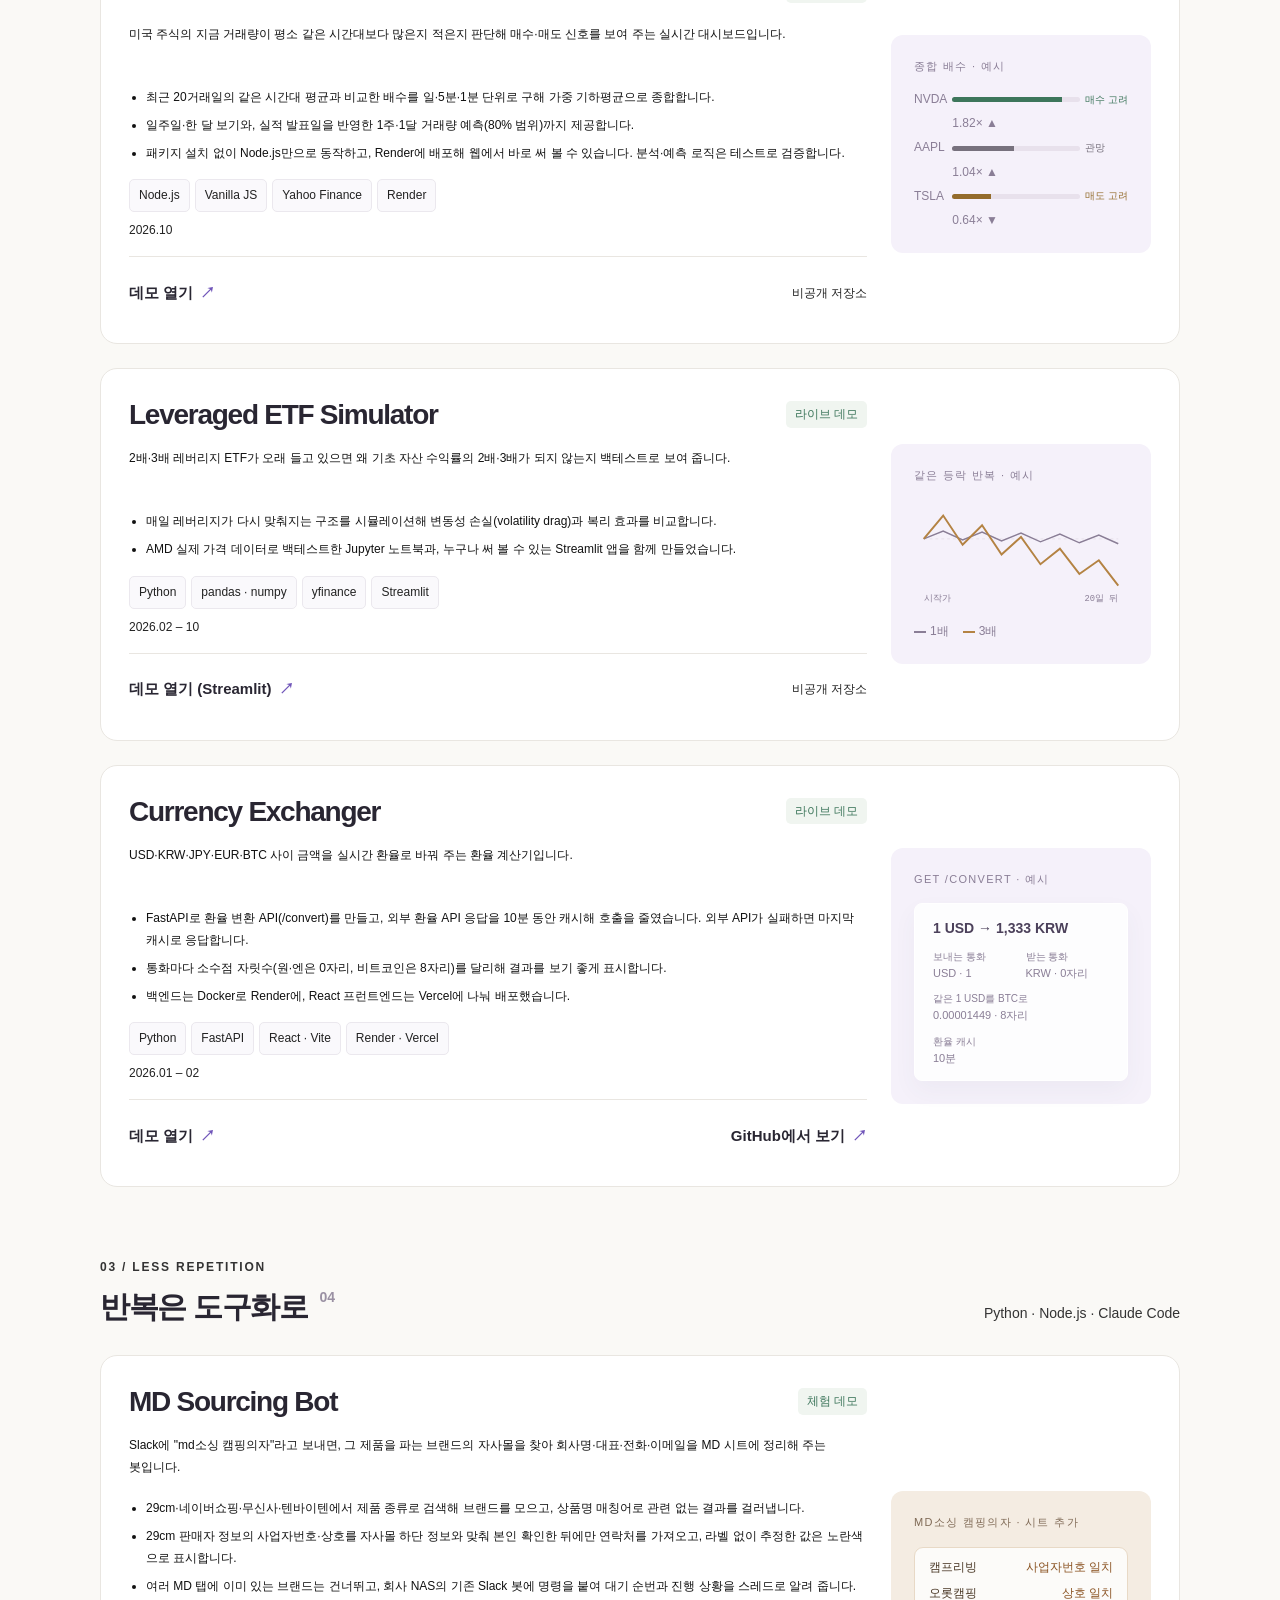
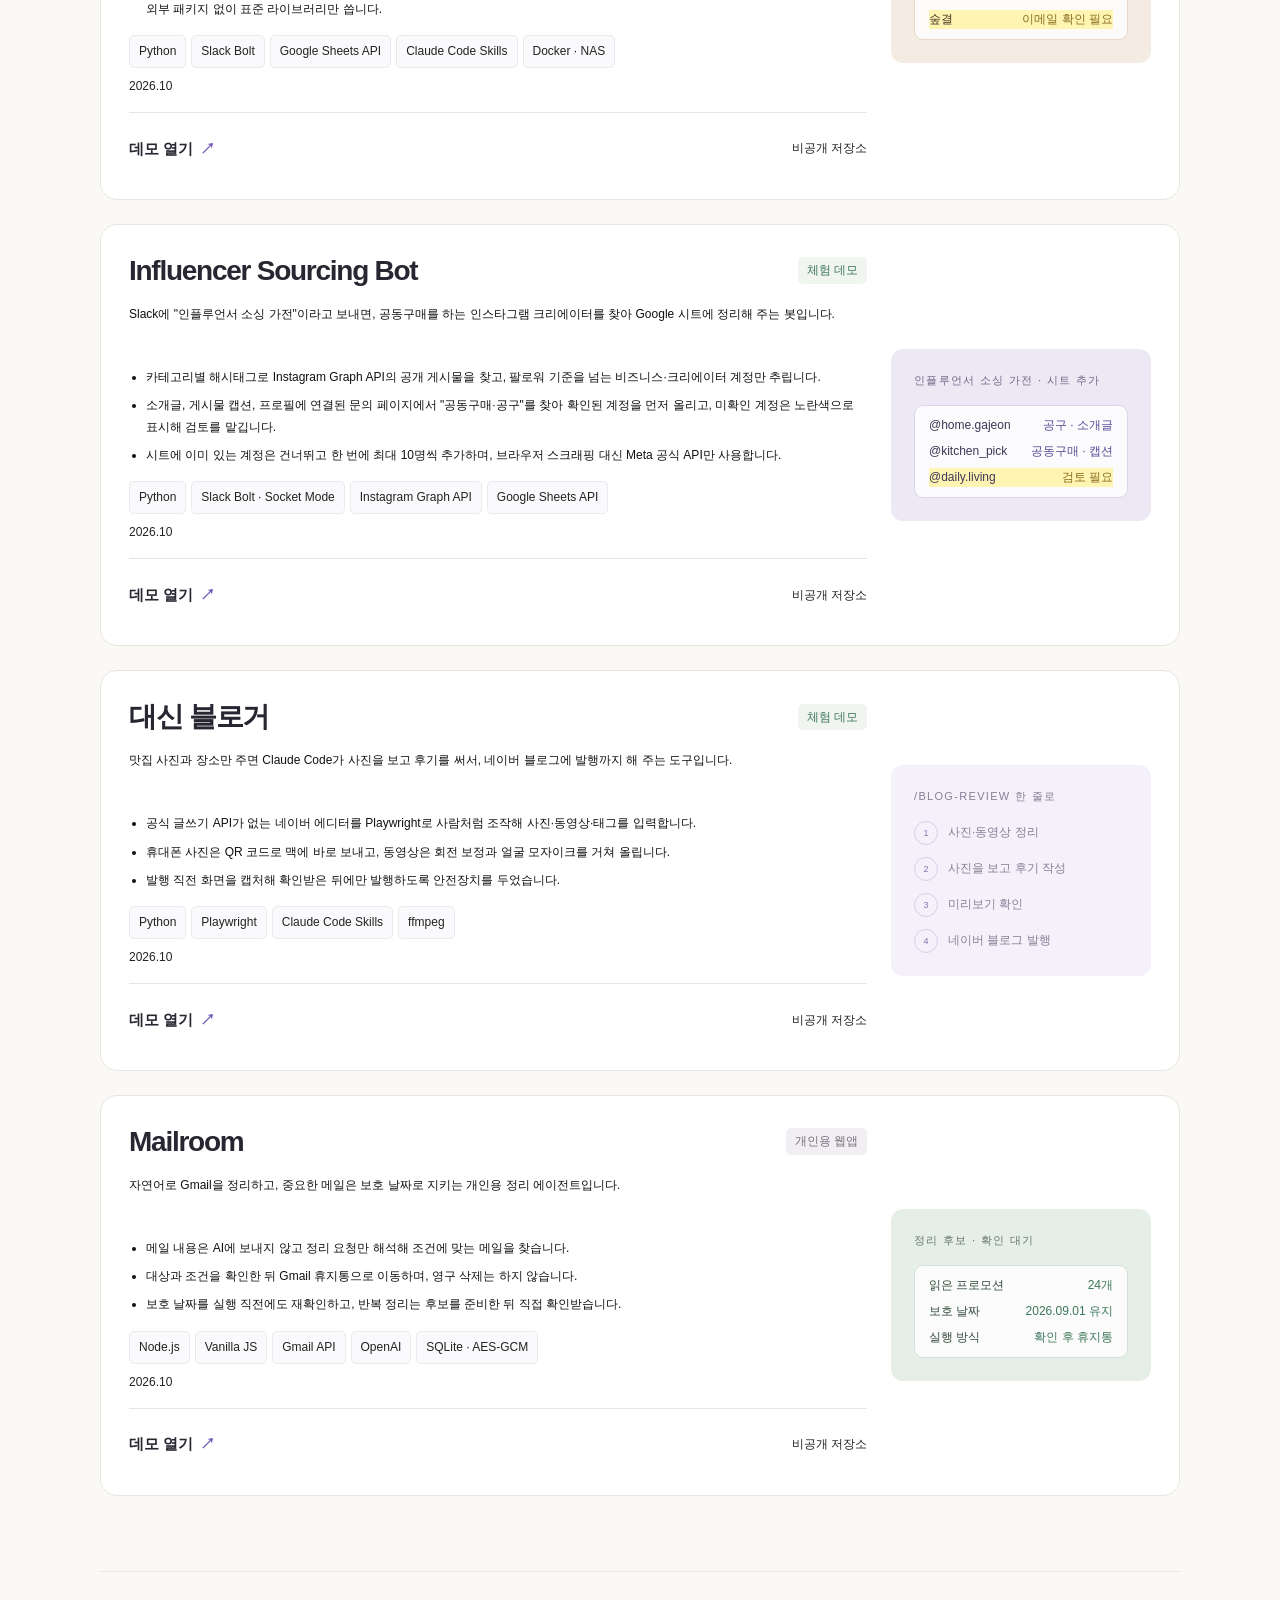
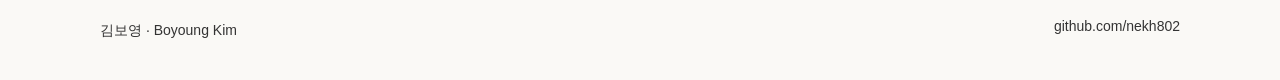
==== commit 6649537a: "Show Cosmeow Note (MeowNote) as a public repo by default Co-Authored-By: Claude Opus 5.5 <noreply@an" ====
--- a/portfolio/index.html
+++ b/portfolio/index.html
@@ -98,7 +98,7 @@
           <span class="chip">Flutter</span><span class="chip">iOS · macOS</span><span class="chip">Golden tests</span><span class="chip">Python · ImageMagick</span>
           <span class="period">2026.09 – 10</span>
         </div>
-        <div class="links"><a href="https://apps.apple.com/kr/app/cosmeow-note/id6814067820" target="_blank" rel="noopener">App Store에서 보기</a><span class="private" data-repo="MeowNote">비공개 저장소</span></div>
+        <div class="links"><a href="https://apps.apple.com/kr/app/cosmeow-note/id6814067820" target="_blank" rel="noopener">App Store에서 보기</a><a href="https://github.com/nekh802/MeowNote" target="_blank" rel="noopener" data-repo="MeowNote">GitHub에서 보기</a></div>
       </div>
       <div class="specimen" aria-hidden="true">
         <div class="cap">메모장 3 / 6</div>
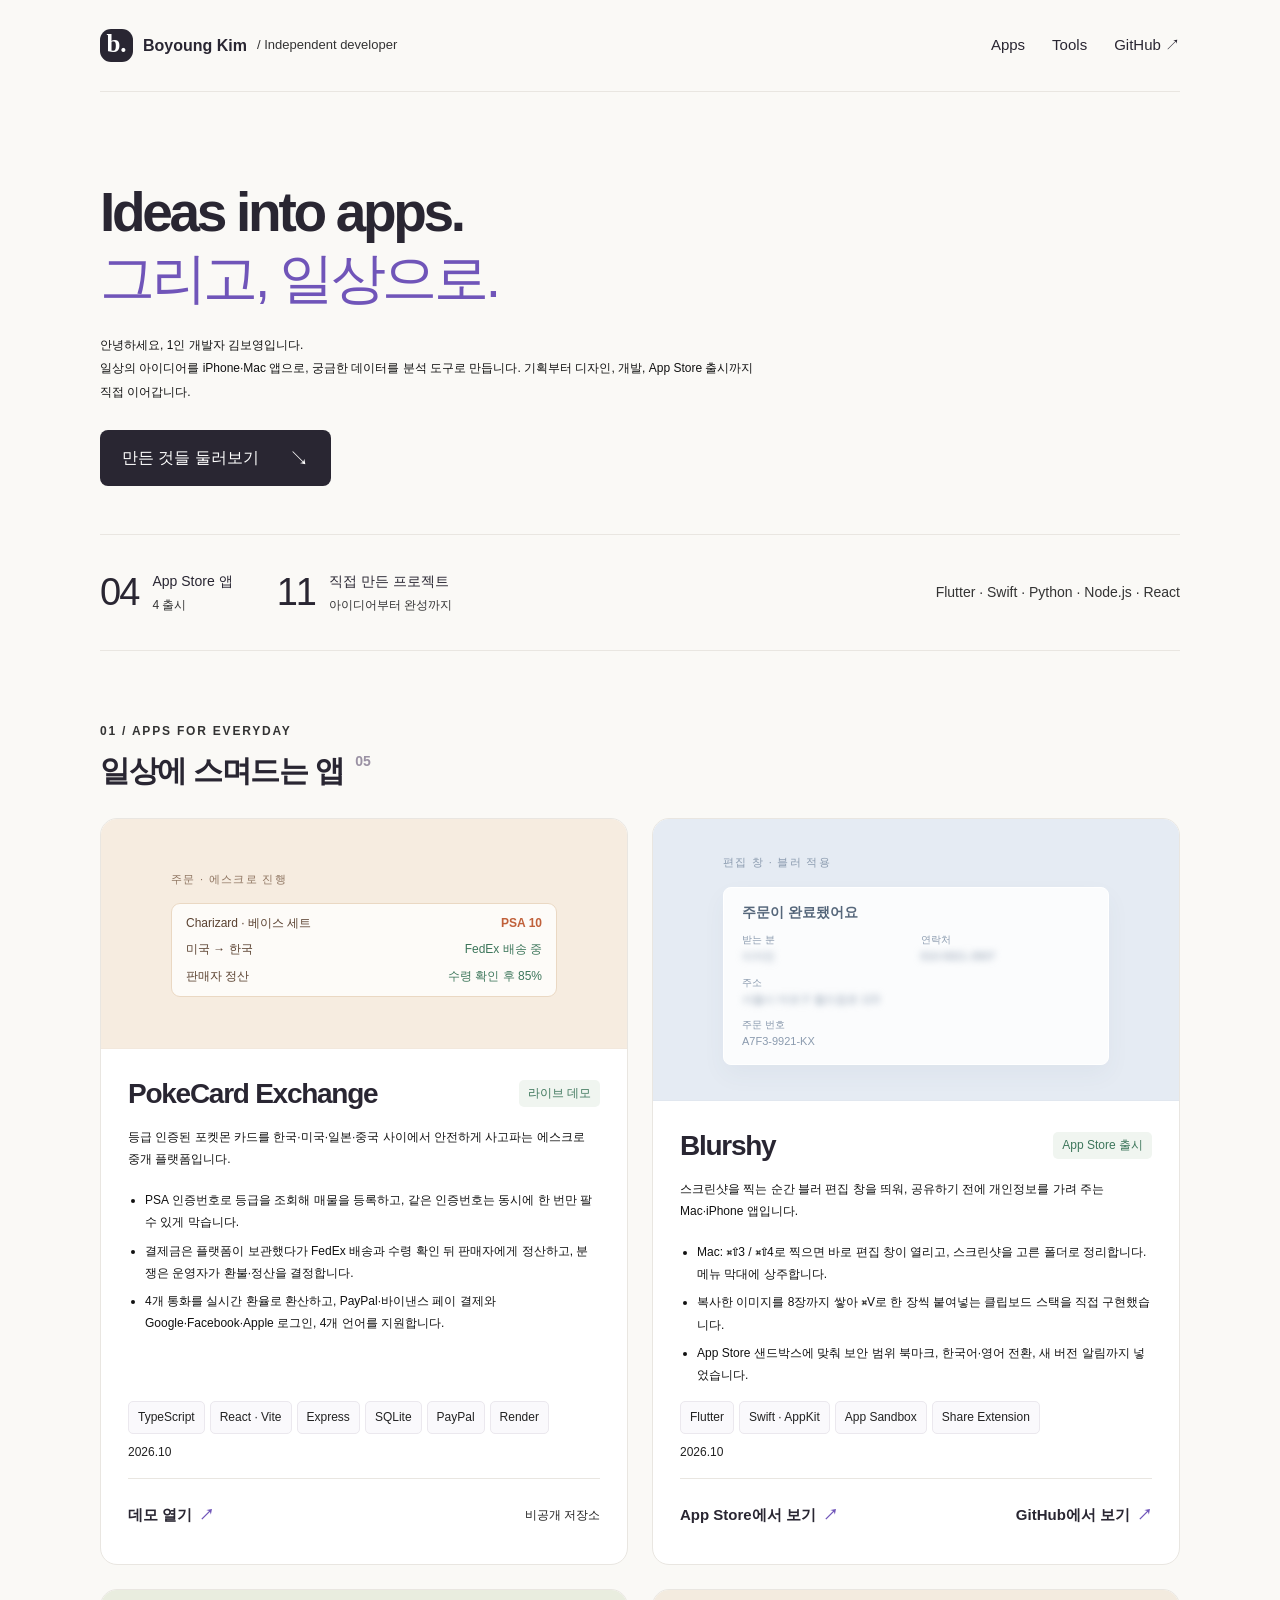
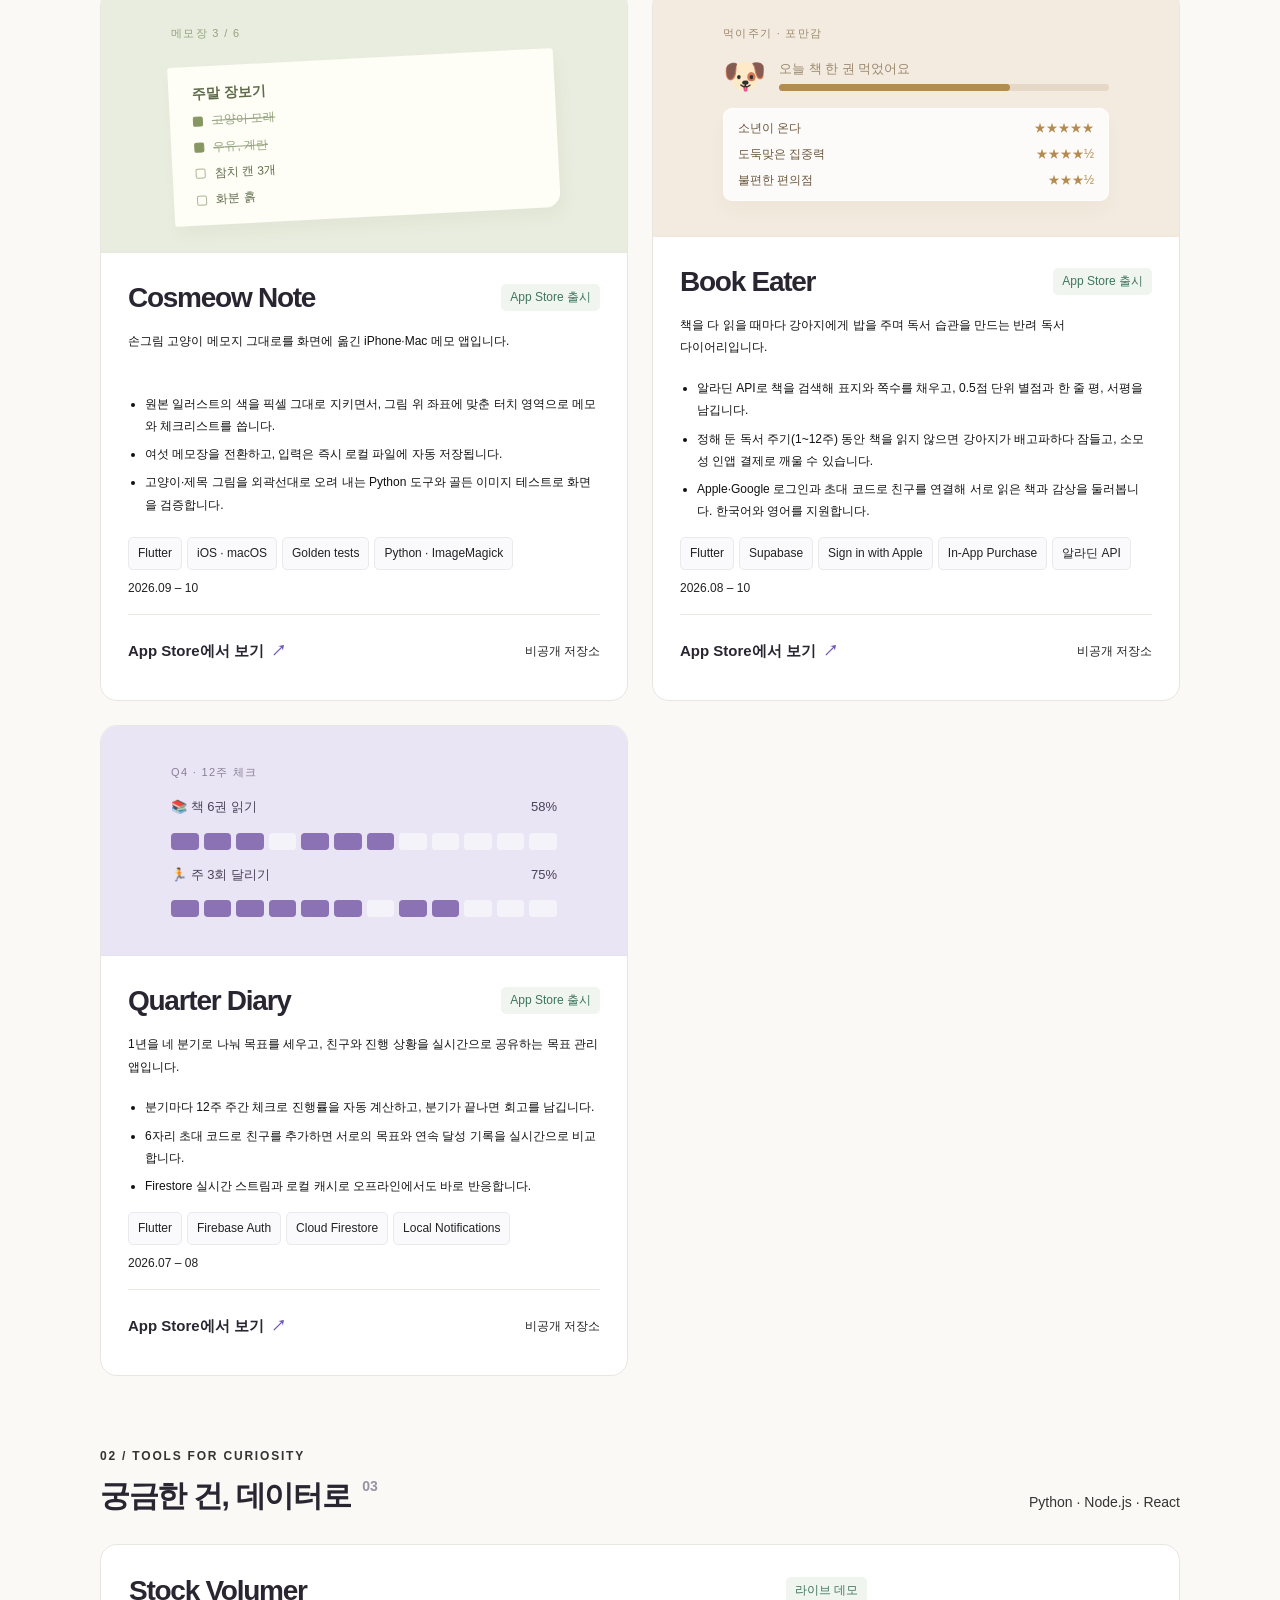
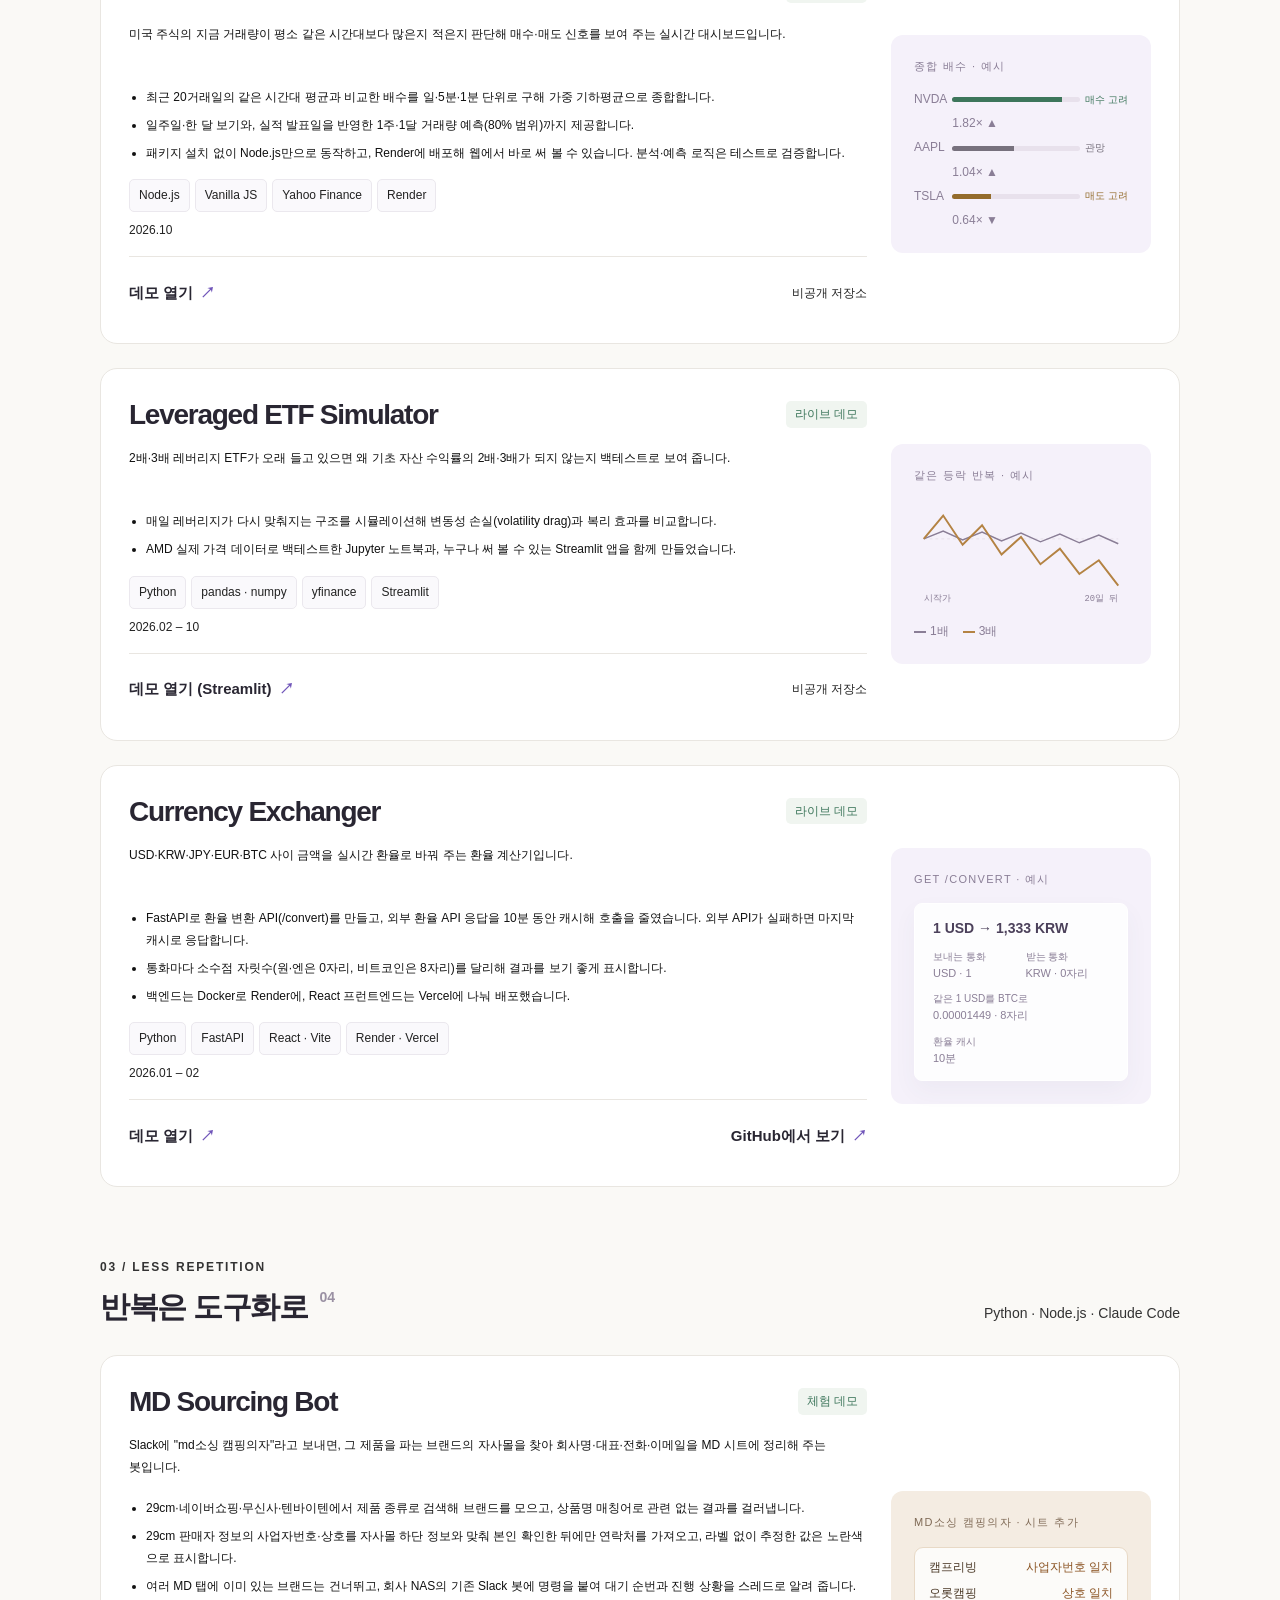
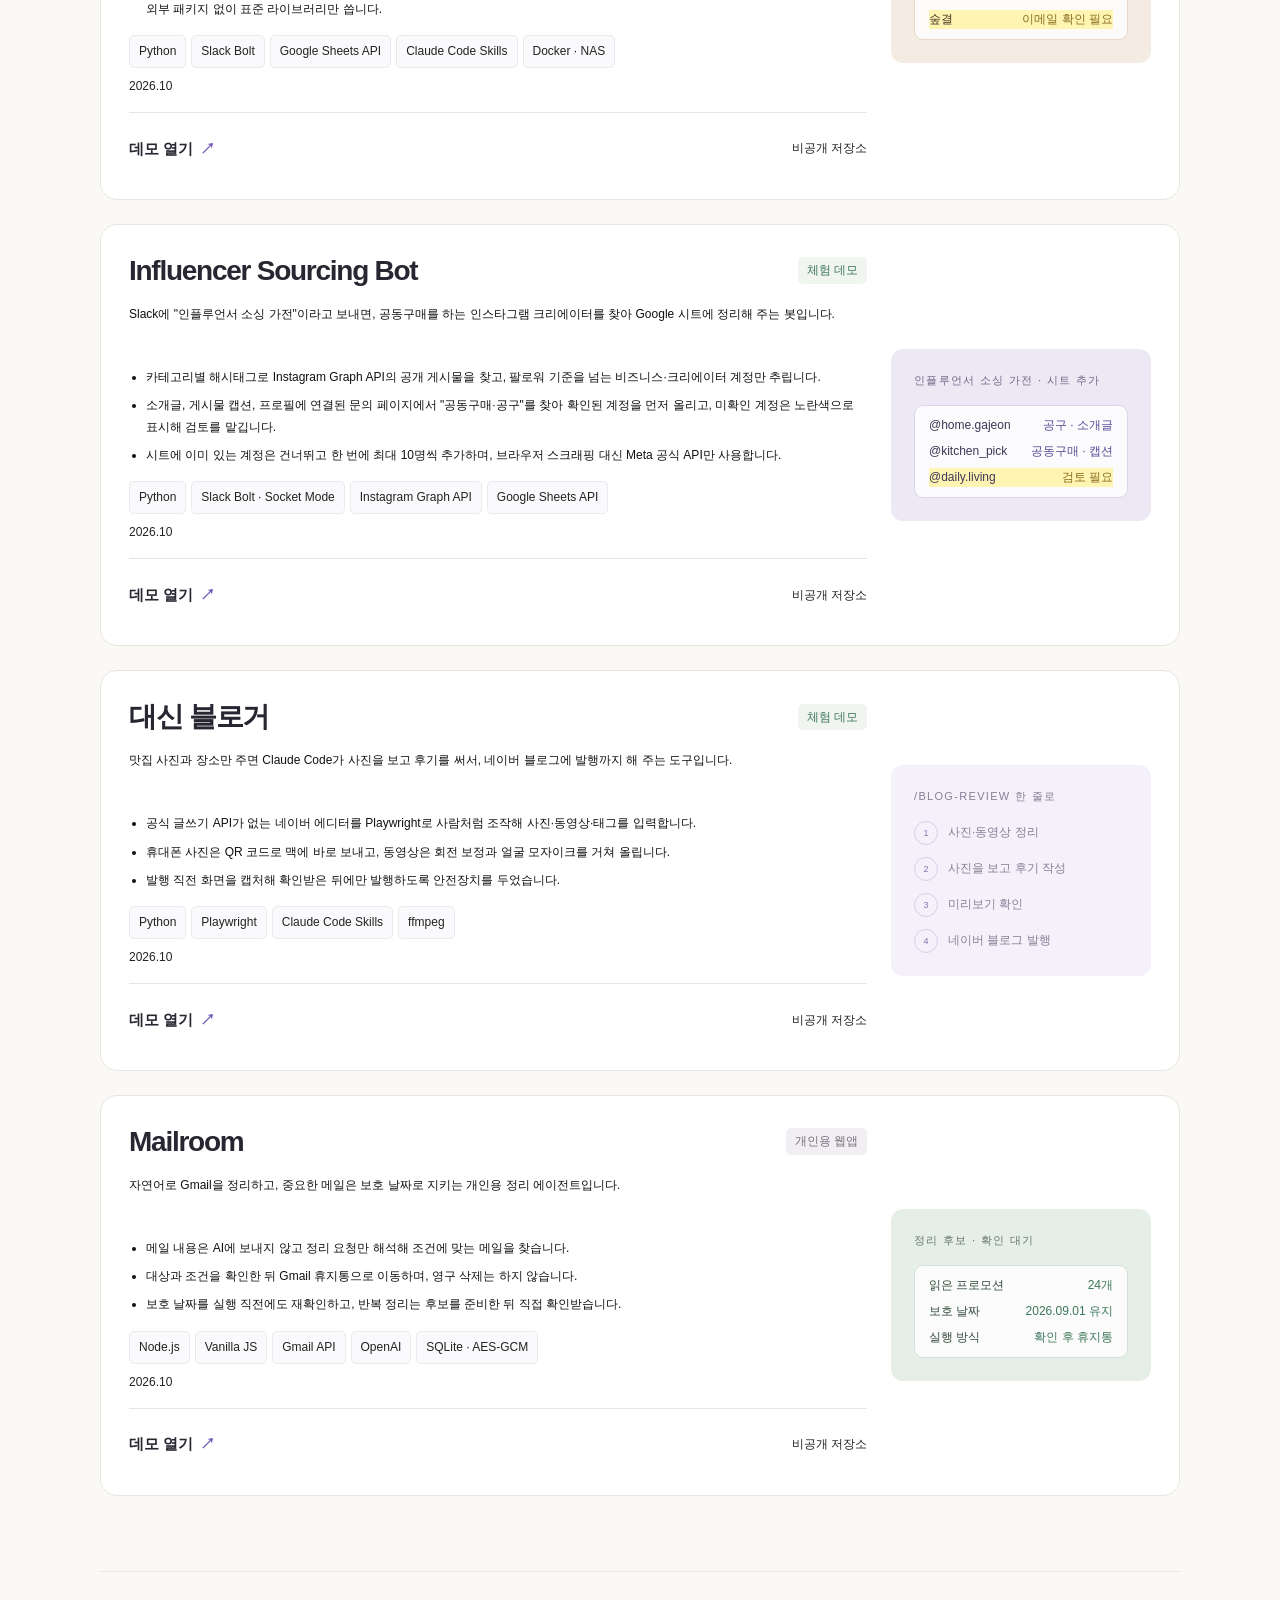
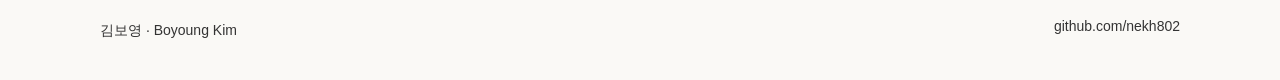
==== commit 0eb9d0c0: "Check repo visibility with one API call and keep private as the HTML default Co-Authored-By: Claude " ====
--- a/portfolio/index.html
+++ b/portfolio/index.html
@@ -98,7 +98,7 @@
           <span class="chip">Flutter</span><span class="chip">iOS · macOS</span><span class="chip">Golden tests</span><span class="chip">Python · ImageMagick</span>
           <span class="period">2026.09 – 10</span>
         </div>
-        <div class="links"><a href="https://apps.apple.com/kr/app/cosmeow-note/id6814067820" target="_blank" rel="noopener">App Store에서 보기</a><a href="https://github.com/nekh802/MeowNote" target="_blank" rel="noopener" data-repo="MeowNote">GitHub에서 보기</a></div>
+        <div class="links"><a href="https://apps.apple.com/kr/app/cosmeow-note/id6814067820" target="_blank" rel="noopener">App Store에서 보기</a><span class="private" data-repo="MeowNote">비공개 저장소</span></div>
       </div>
       <div class="specimen" aria-hidden="true">
         <div class="cap">메모장 3 / 6</div>
@@ -363,22 +363,23 @@
 
 <script>
 // 카드마다 GitHub 저장소 공개 여부를 확인해 "GitHub에서 보기" / "비공개 저장소"를 바꿔 보여 준다.
-// 비공개 저장소는 API가 404를 돌려준다. 확인에 실패하면(요청 한도 등) HTML 기본값을 그대로 둔다.
+// 로그인 없이 저장소 목록을 부르면 공개 저장소만 오므로, 한 번의 요청으로 모든 카드를 판단한다
+// (비로그인 API 한도는 IP당 시간당 60회). 확인에 실패하면(요청 한도 등) HTML 기본값을 그대로 둔다.
 (() => {
   const OWNER = 'nekh802';
-  const CACHE_KEY = 'repo-visibility-v1';
-  const CACHE_TTL = 60 * 60 * 1000;
-  let cache = {};
-  try { cache = JSON.parse(localStorage.getItem(CACHE_KEY)) || {}; } catch {}
-
-  async function isPublic(repo) {
-    const hit = cache[repo];
-    if (hit && Date.now() - hit.at < CACHE_TTL) return hit.public;
-    const res = await fetch(`https://api.github.com/repos/${OWNER}/${repo}`);
-    if (res.status !== 200 && res.status !== 404) return null;
-    cache[repo] = { public: res.status === 200, at: Date.now() };
-    try { localStorage.setItem(CACHE_KEY, JSON.stringify(cache)); } catch {}
-    return cache[repo].public;
+  const CACHE_KEY = 'public-repos-v2';
+  const CACHE_TTL = 10 * 60 * 1000;
+
+  async function publicRepos() {
+    try {
+      const hit = JSON.parse(localStorage.getItem(CACHE_KEY));
+      if (hit && Date.now() - hit.at < CACHE_TTL) return new Set(hit.names);
+    } catch {}
+    const res = await fetch(`https://api.github.com/users/${OWNER}/repos?type=owner&per_page=100`);
+    if (res.status !== 200) return null;
+    const names = (await res.json()).map((r) => r.name.toLowerCase());
+    try { localStorage.setItem(CACHE_KEY, JSON.stringify({ names, at: Date.now() })); } catch {}
+    return new Set(names);
   }
 
   function render(slot, repo, pub) {
@@ -398,13 +399,13 @@
     slot.replaceWith(el);
   }
 
-  document.querySelectorAll('.links [data-repo]').forEach(async (slot) => {
-    const repo = slot.dataset.repo;
-    try {
-      const pub = await isPublic(repo);
-      if (pub !== null) render(slot, repo, pub);
-    } catch {}
-  });
+  publicRepos().then((repos) => {
+    if (!repos) return;
+    document.querySelectorAll('.links [data-repo]').forEach((slot) => {
+      const repo = slot.dataset.repo;
+      render(slot, repo, repos.has(repo.toLowerCase()));
+    });
+  }).catch(() => {});
 })();
 </script>
 </body>
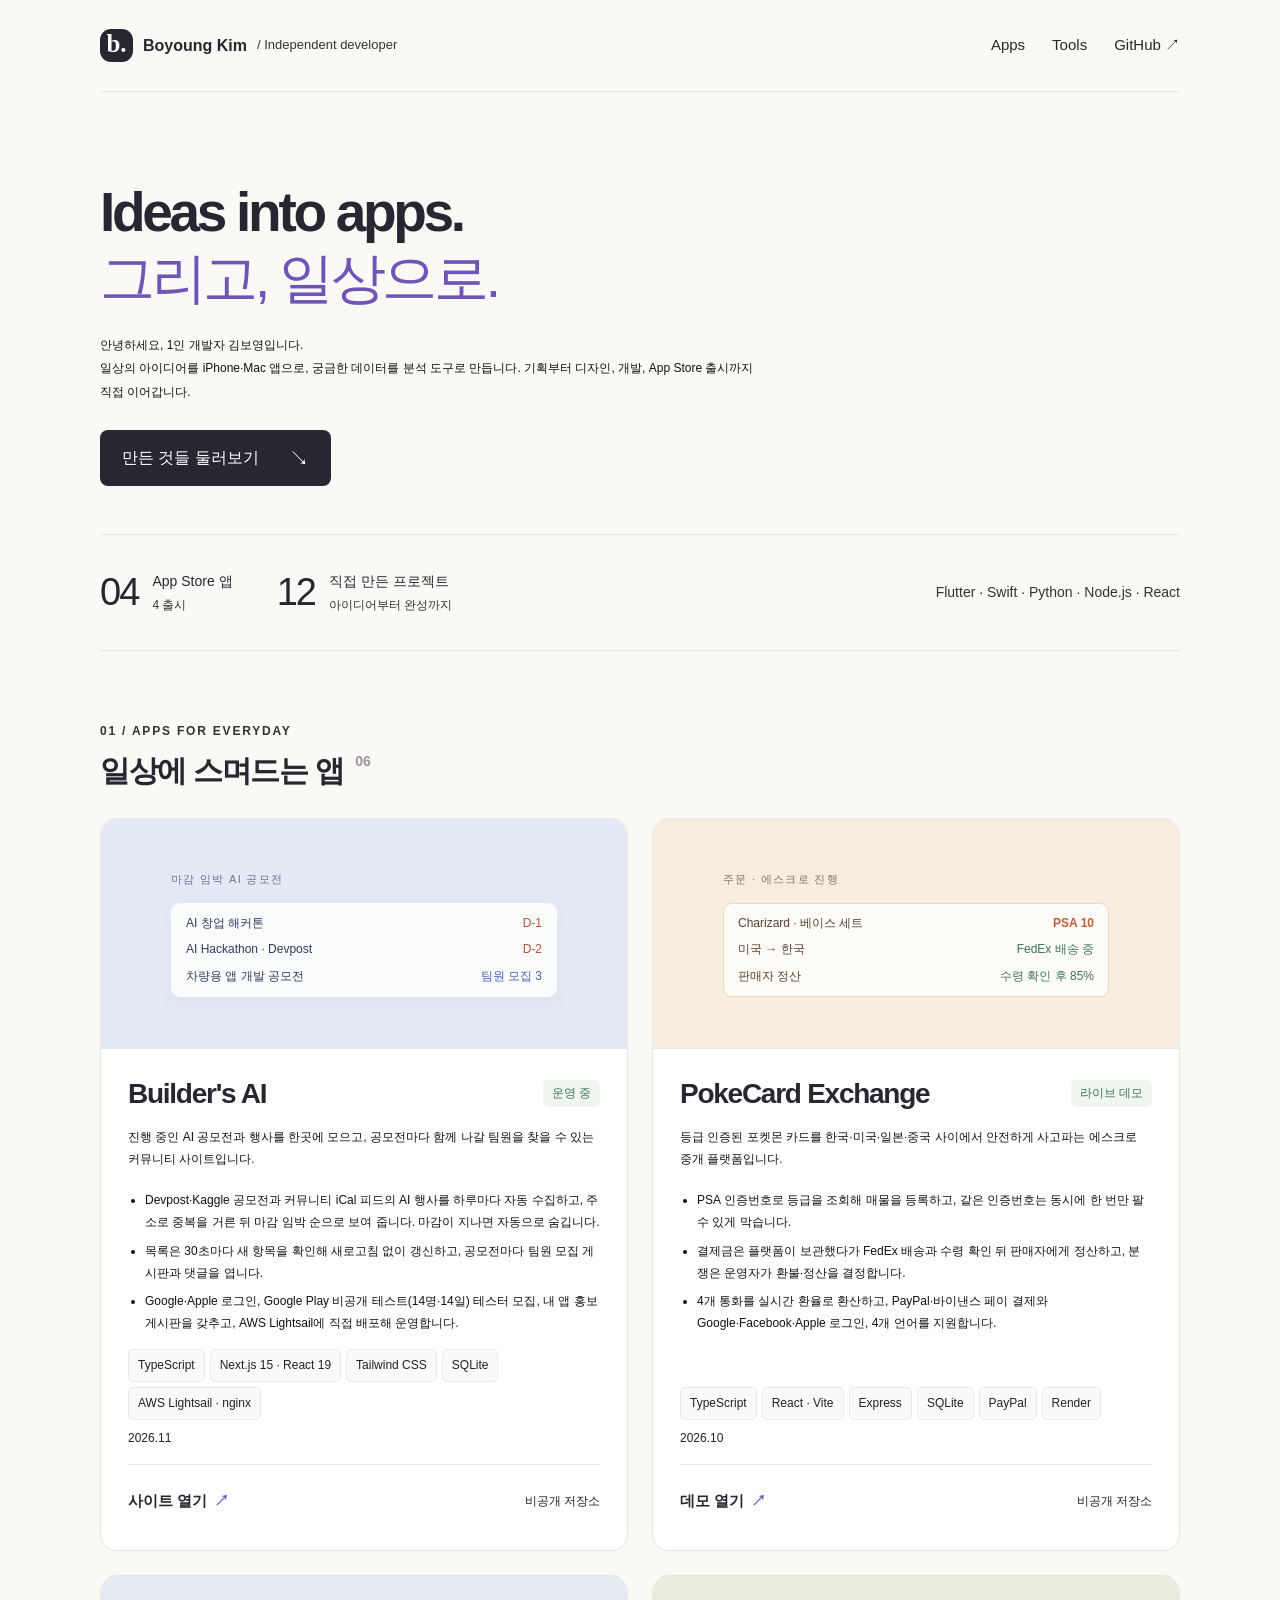
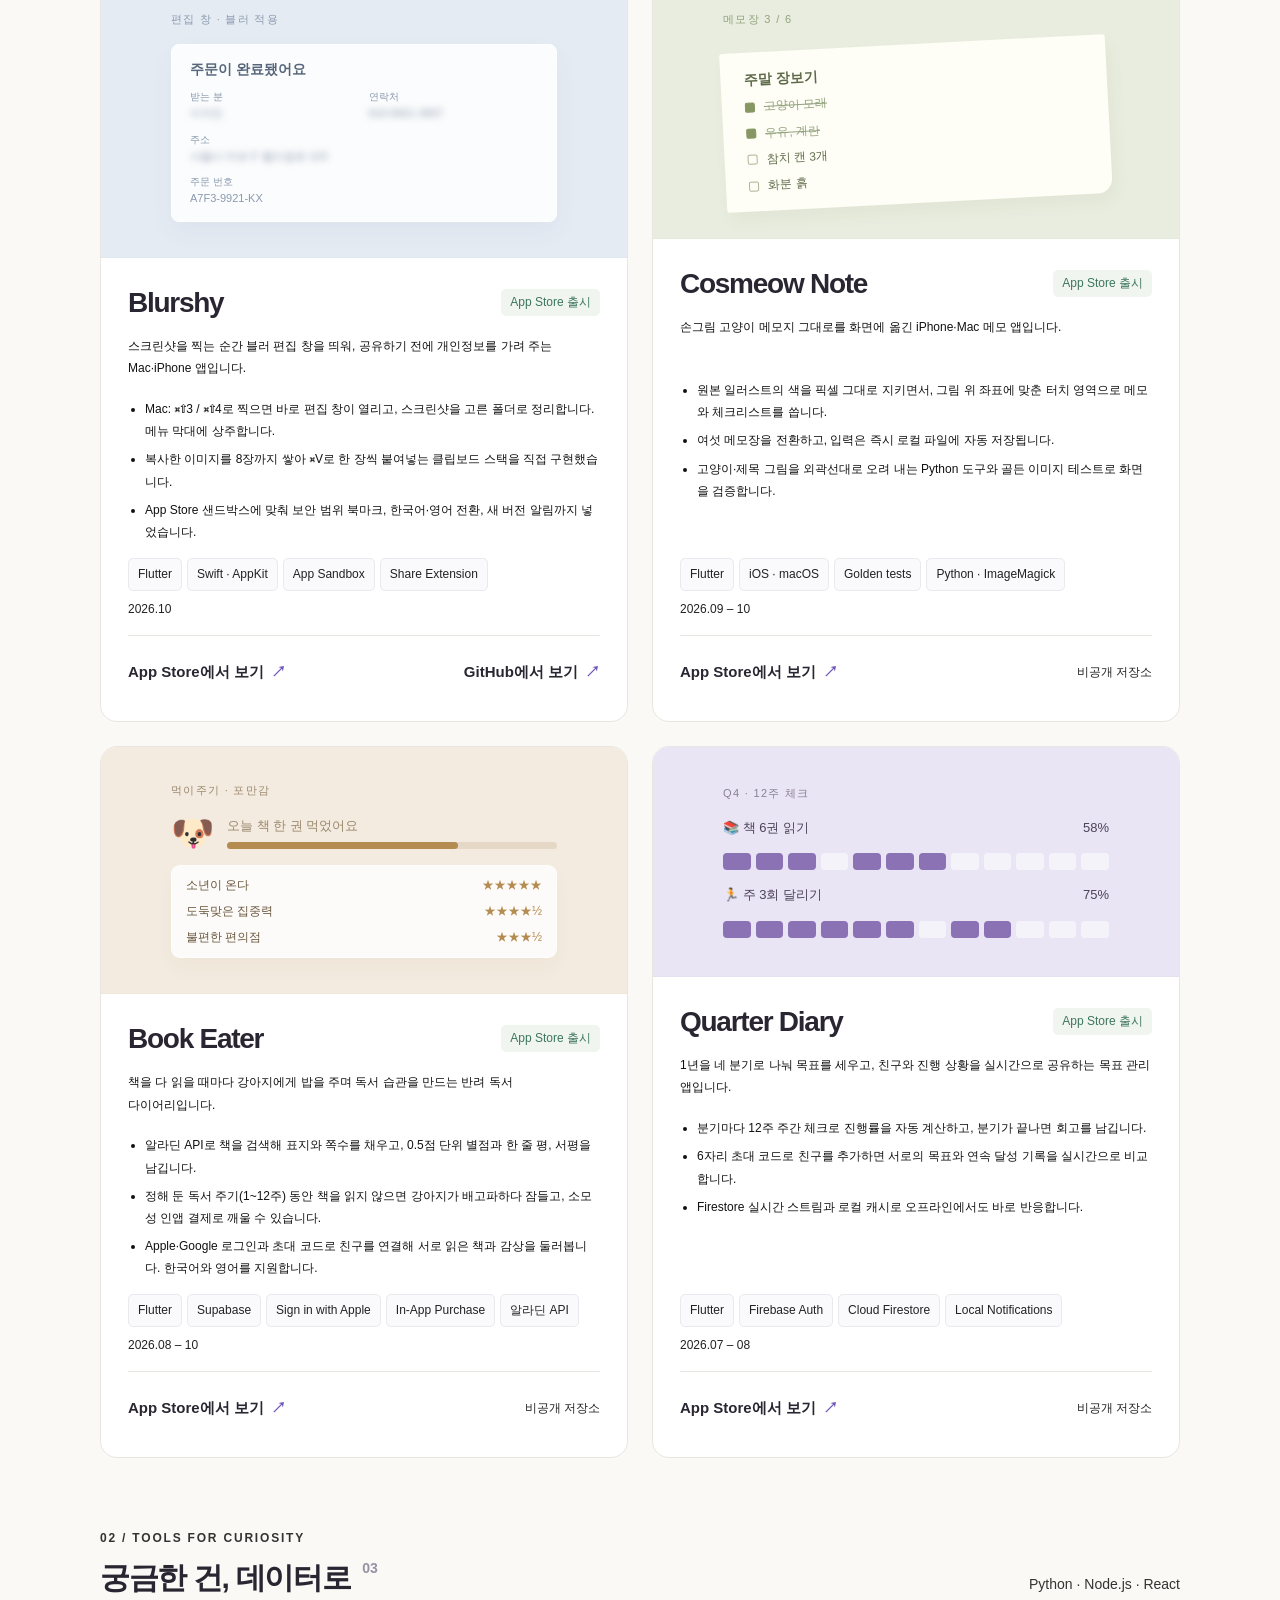
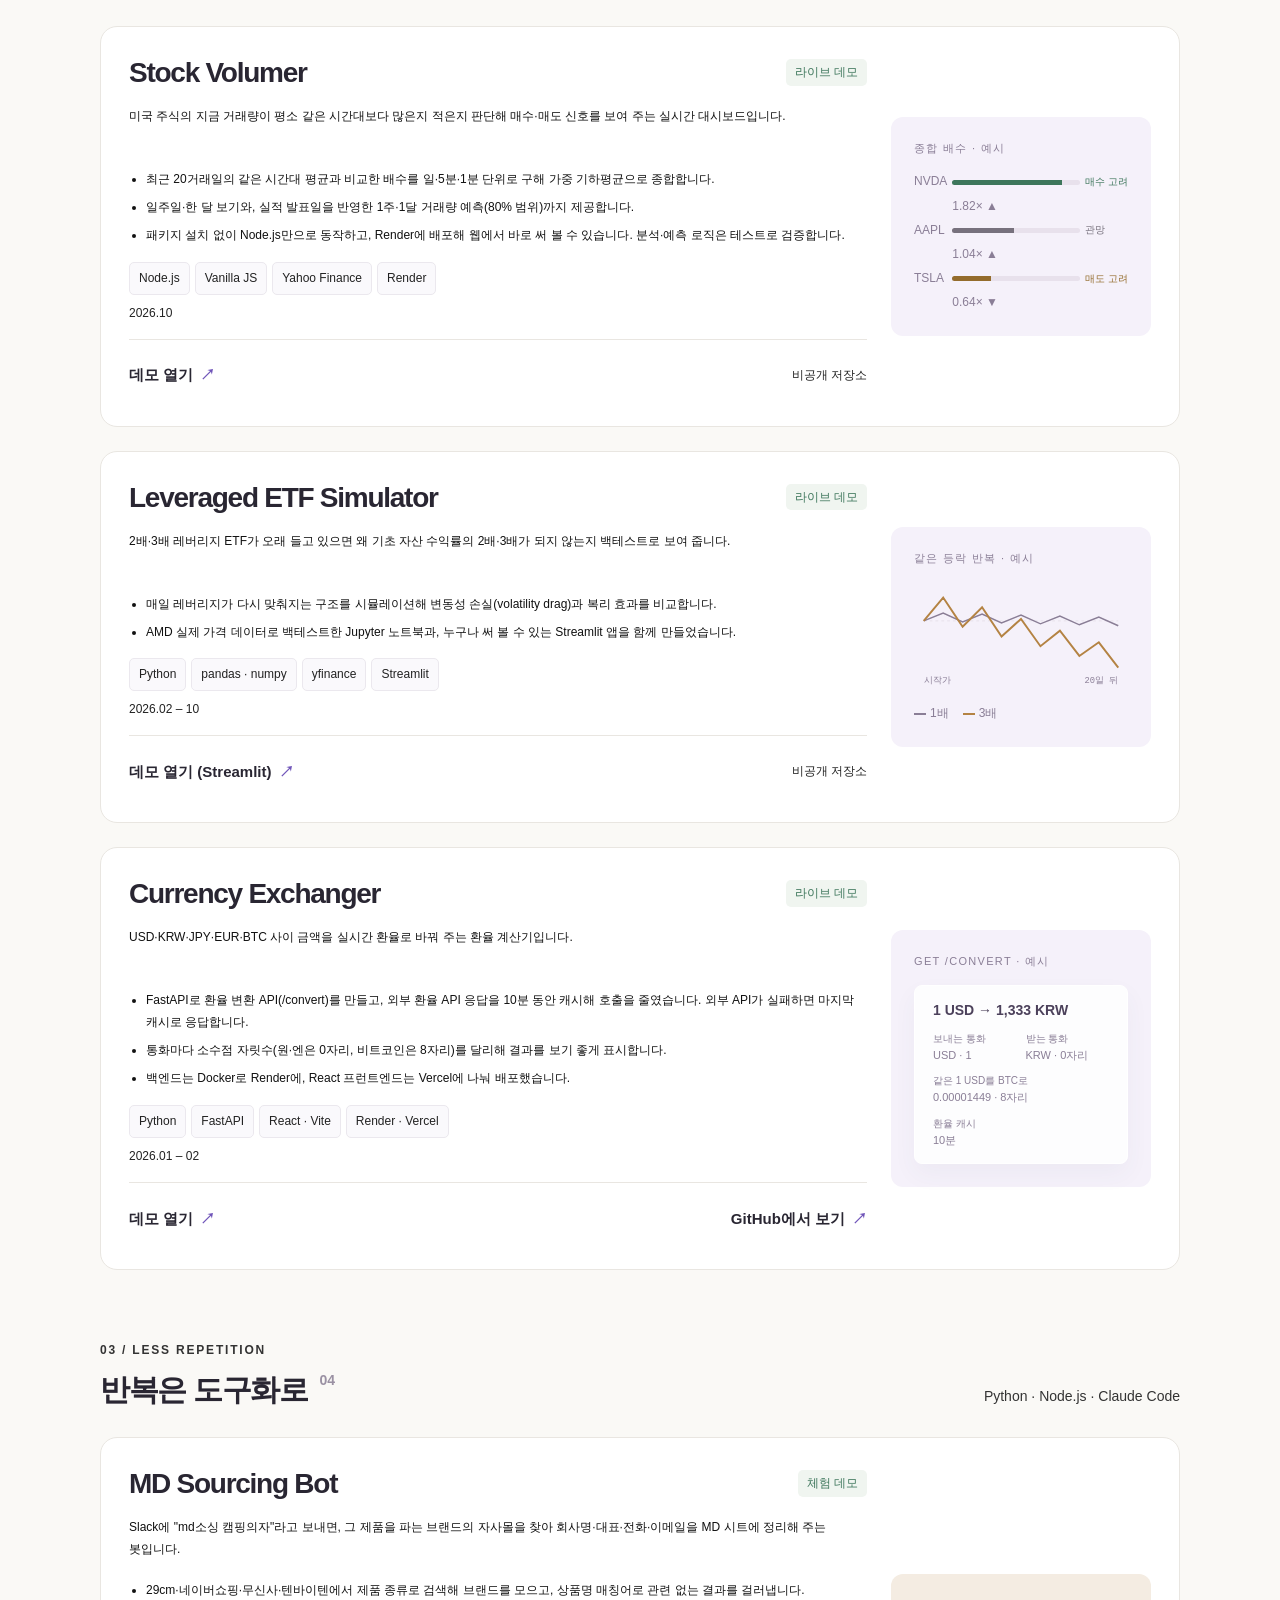
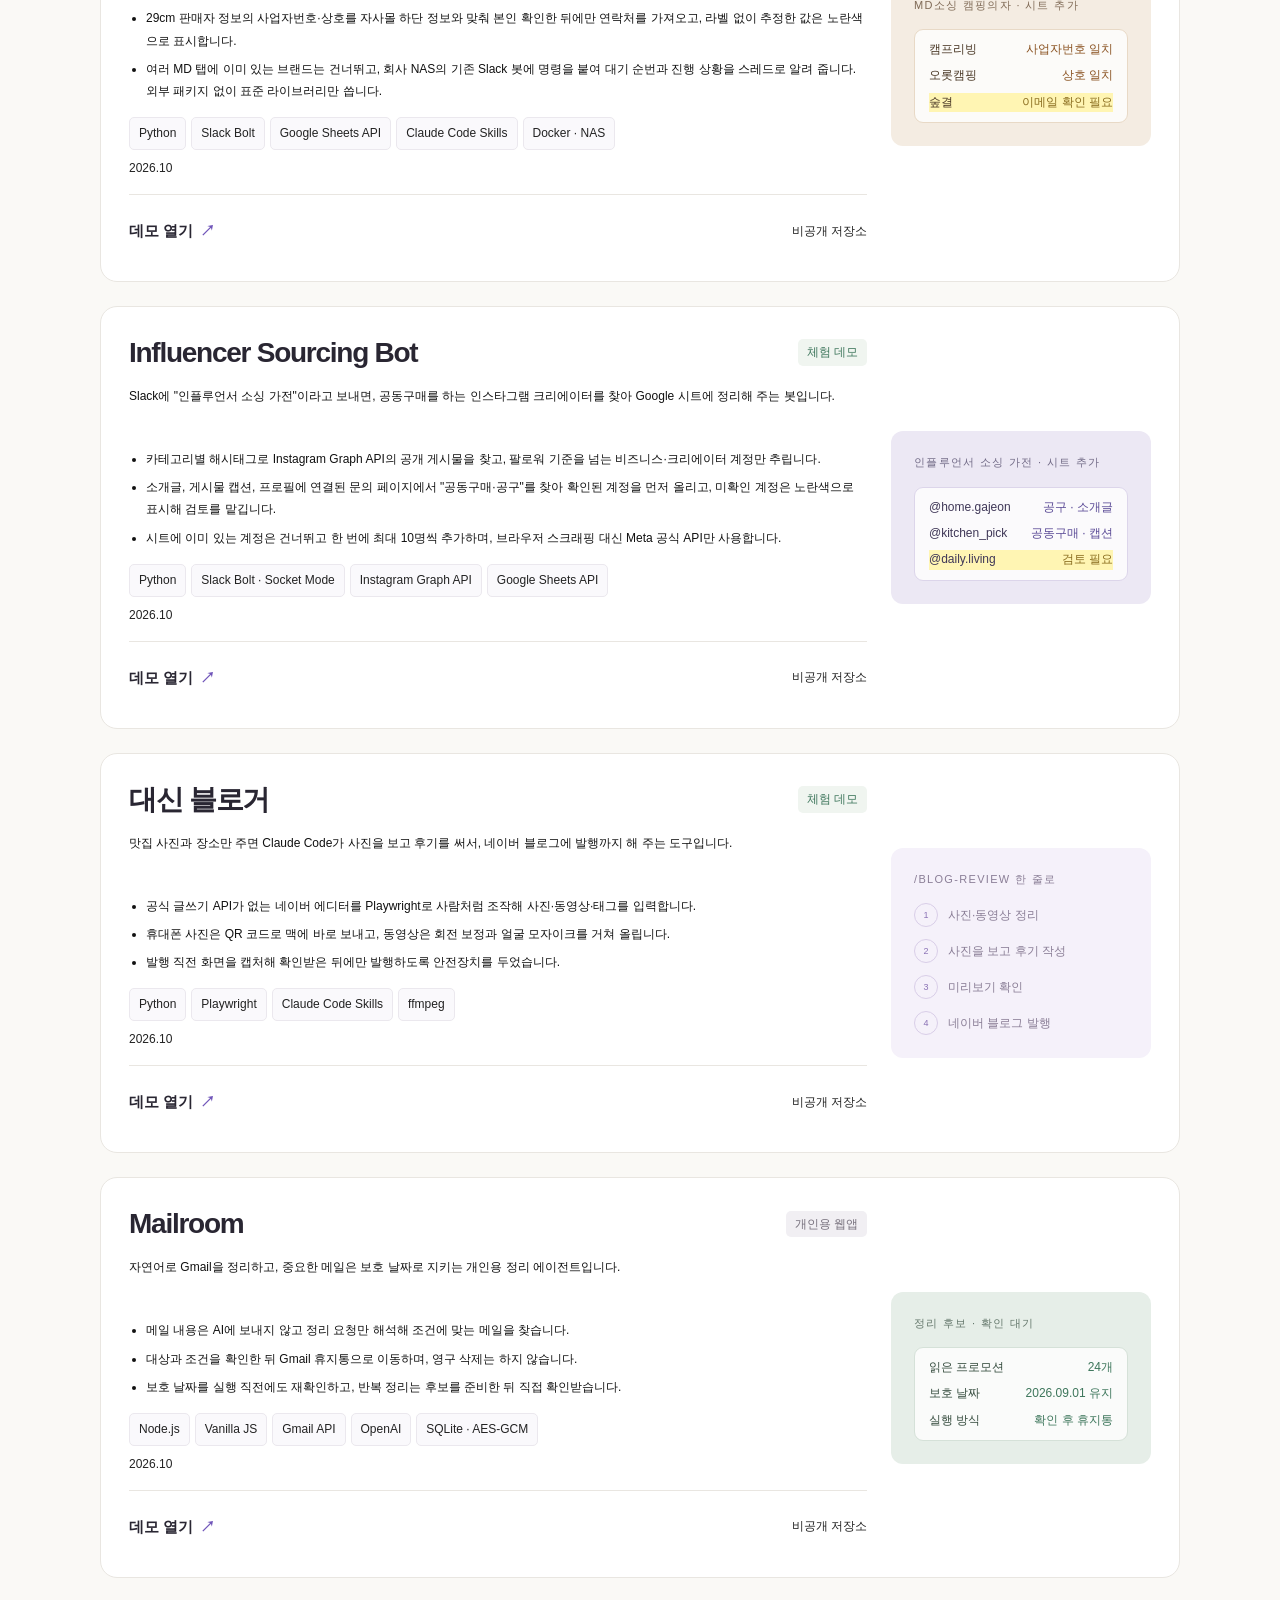
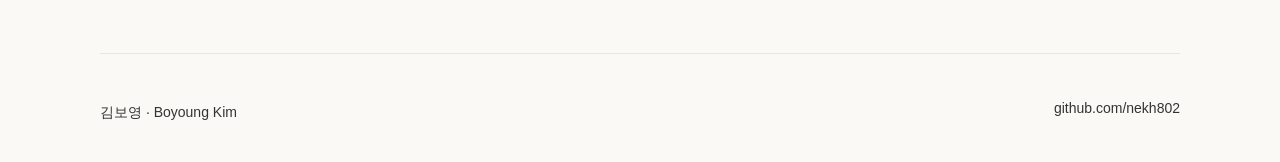
==== commit d26d3e61: "Add Builder's AI (buildersai.co.kr) card to the portfolio Co-Authored-By: Claude Opus 5.5 <noreply@a" ====
--- a/portfolio/index.html
+++ b/portfolio/index.html
@@ -4,10 +4,10 @@
 <meta charset="utf-8">
 <meta name="viewport" content="width=device-width, initial-scale=1, viewport-fit=cover">
 <title>Boyoung Kim Portfolio</title>
-<meta name="description" content="App Store 앱 4개와 Gmail 정리 웹앱, 카드 거래 플랫폼, 투자 데이터 도구, 자동화 도구를 만든 1인 개발자 김보영의 포트폴리오.">
+<meta name="description" content="App Store 앱 4개와 Gmail 정리 웹앱, 카드 거래 플랫폼, AI 공모전 커뮤니티, 투자 데이터 도구, 자동화 도구를 만든 1인 개발자 김보영의 포트폴리오.">
 <meta property="og:type" content="website">
 <meta property="og:title" content="Boyoung Kim Portfolio">
-<meta property="og:description" content="App Store 앱 4개와 Gmail 정리 웹앱, 카드 거래 플랫폼, 투자 데이터 도구, 자동화 도구를 만든 1인 개발자 포트폴리오.">
+<meta property="og:description" content="App Store 앱 4개와 Gmail 정리 웹앱, 카드 거래 플랫폼, AI 공모전 커뮤니티, 투자 데이터 도구, 자동화 도구를 만든 1인 개발자 포트폴리오.">
 <meta property="og:url" content="https://nekh802.github.io/portfolio/">
 
 
@@ -27,11 +27,36 @@
     <p>안녕하세요, 1인 개발자 김보영입니다.<br>일상의 아이디어를 iPhone·Mac 앱으로, 궁금한 데이터를 분석 도구로 만듭니다. 기획부터 디자인, 개발, App Store 출시까지 직접 이어갑니다.</p>
     <a class="primary" href="#apps">만든 것들 둘러보기 <span>↘</span></a></div>
   </header>
-  <div class="facts"><span><b>04</b><span>App Store 앱<small>4 출시</small></span></span><span><b>11</b><span>직접 만든 프로젝트<small>아이디어부터 완성까지</small></span></span><span class="stack">Flutter · Swift · Python · Node.js · React</span></div>
+  <div class="facts"><span><b>04</b><span>App Store 앱<small>4 출시</small></span></span><span><b>12</b><span>직접 만든 프로젝트<small>아이디어부터 완성까지</small></span></span><span class="stack">Flutter · Swift · Python · Node.js · React</span></div>
 
 
   <main><section class="shelf apps-grid" aria-labelledby="apps">
-    <div class="shelf-head"><div><div class="eyebrow">01 / APPS FOR EVERYDAY</div><h2 id="apps">일상에 스며드는 앱<span class="count">05</span></h2></div></div>
+    <div class="shelf-head"><div><div class="eyebrow">01 / APPS FOR EVERYDAY</div><h2 id="apps">일상에 스며드는 앱<span class="count">06</span></h2></div></div>
+
+    <article class="project builders">
+      <div class="p-main">
+        <div class="p-top"><h3>Builder's AI</h3><span class="status live">운영 중</span><span class="repo">aiLINK</span></div>
+        <p class="lede">진행 중인 AI 공모전과 행사를 한곳에 모으고, 공모전마다 함께 나갈 팀원을 찾을 수 있는 커뮤니티 사이트입니다.</p>
+        <div class="project-description"><ul>
+          <li>Devpost·Kaggle 공모전과 커뮤니티 iCal 피드의 AI 행사를 하루마다 자동 수집하고, 주소로 중복을 거른 뒤 마감 임박 순으로 보여 줍니다. 마감이 지나면 자동으로 숨깁니다.</li>
+          <li>목록은 30초마다 새 항목을 확인해 새로고침 없이 갱신하고, 공모전마다 팀원 모집 게시판과 댓글을 엽니다.</li>
+          <li>Google·Apple 로그인, Google Play 비공개 테스트(14명·14일) 테스터 모집, 내 앱 홍보 게시판을 갖추고, AWS Lightsail에 직접 배포해 운영합니다.</li>
+        </ul></div>
+        <div class="meta">
+          <span class="chip">TypeScript</span><span class="chip">Next.js 15 · React 19</span><span class="chip">Tailwind CSS</span><span class="chip">SQLite</span><span class="chip">AWS Lightsail · nginx</span>
+          <span class="period">2026.11</span>
+        </div>
+        <div class="links"><a href="https://buildersai.co.kr/" target="_blank" rel="noopener">사이트 열기</a><span class="private" data-repo="aiLINK">비공개 저장소</span></div>
+      </div>
+      <div class="specimen builders-specimen" aria-hidden="true">
+        <div class="cap">마감 임박 AI 공모전</div>
+        <div class="shelf-list">
+          <div><span>AI 창업 해커톤</span><span class="ba-due">D-1</span></div>
+          <div><span>AI Hackathon · Devpost</span><span class="ba-due">D-2</span></div>
+          <div><span>차량용 앱 개발 공모전</span><span class="ba-team">팀원 모집 3</span></div>
+        </div>
+      </div>
+    </article>
 
     <article class="project pokecard">
       <div class="p-main">
--- a/portfolio/style.css
+++ b/portfolio/style.css
@@ -54,3 +54,7 @@
 .md-specimen .shelf-list>div.review{background:#fff5b3}
 .md-specimen .md-hit{color:#8a5221;white-space:nowrap}
 .md-specimen .md-review{color:#8a6d1f;white-space:nowrap}
+.builders-specimen{background:#e4e9f6;--line:#d3dbef;--ink:#2f3b5c;--muted:#66729a;--accent:#4a5fc1}
+.builders-specimen .shelf-list>div{gap:10px}
+.builders-specimen .ba-due{color:#b4533a;white-space:nowrap}
+.builders-specimen .ba-team{color:#4a5fc1;white-space:nowrap}
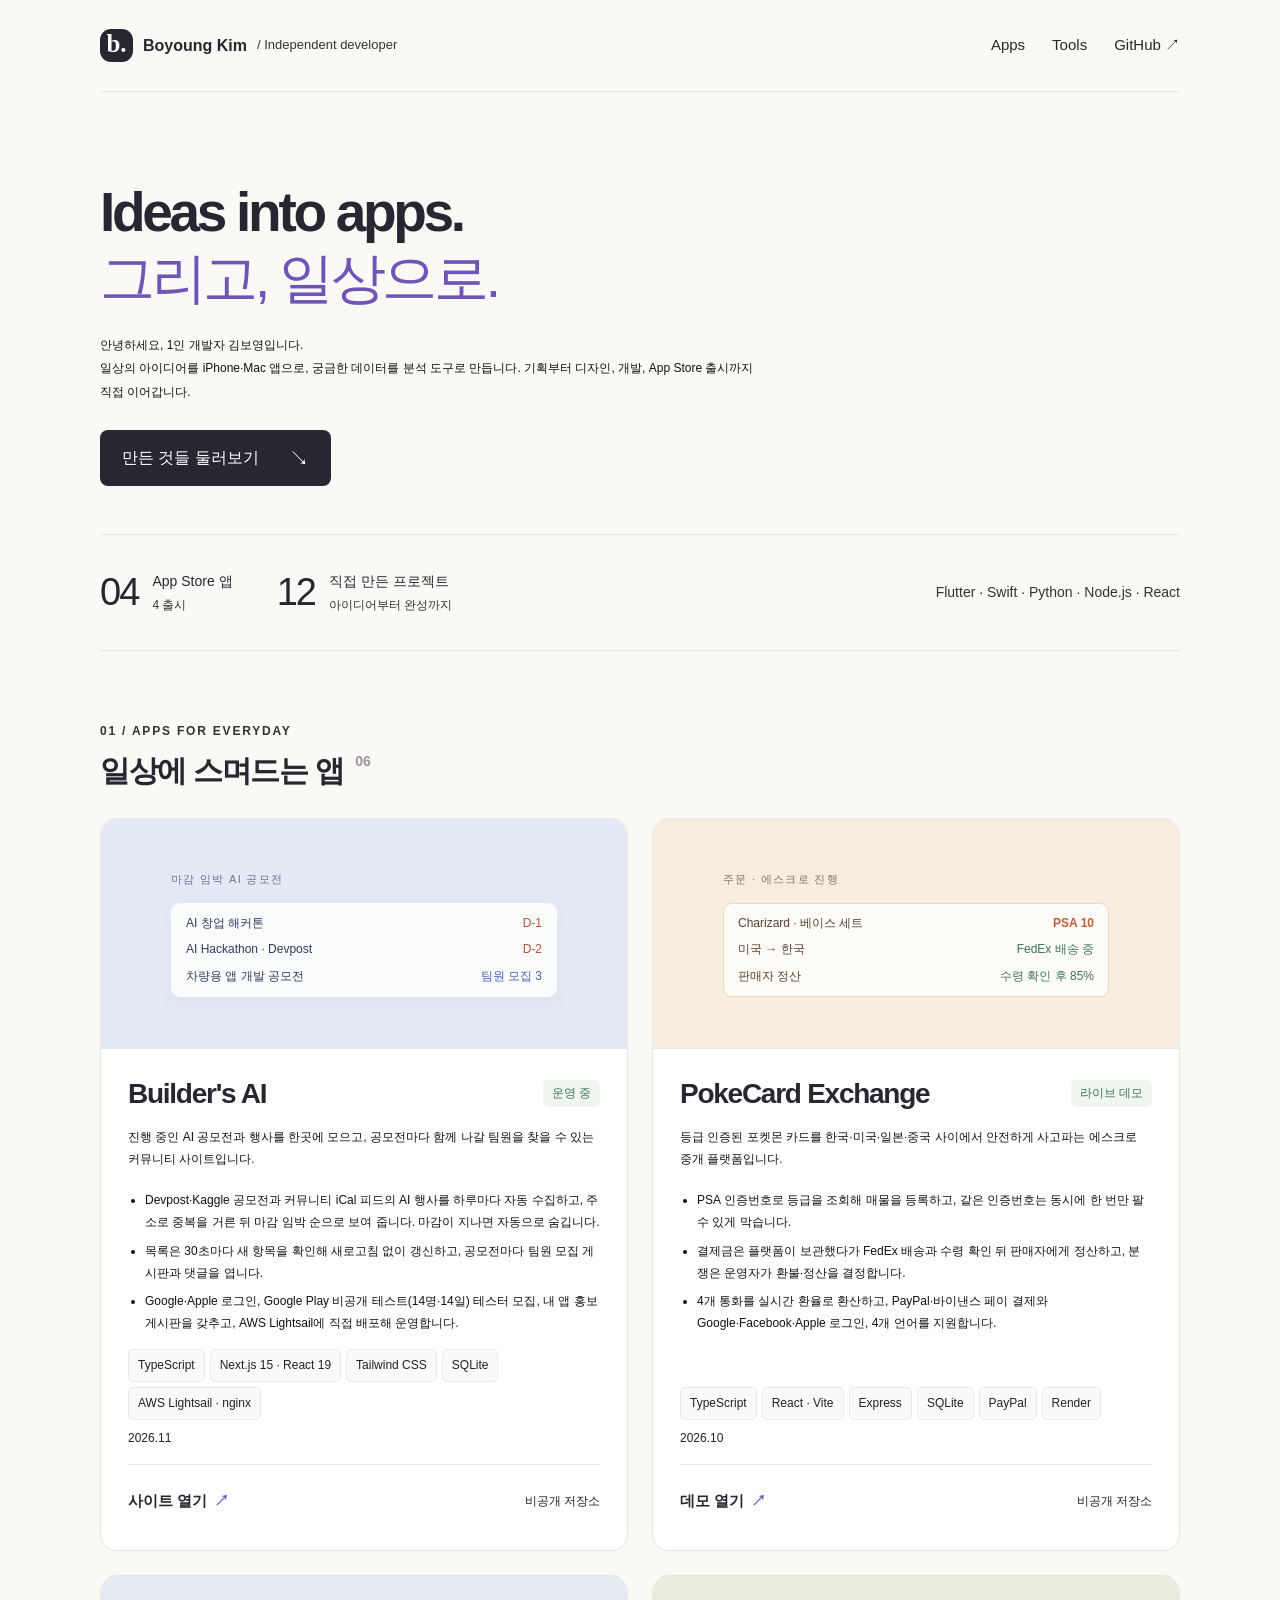
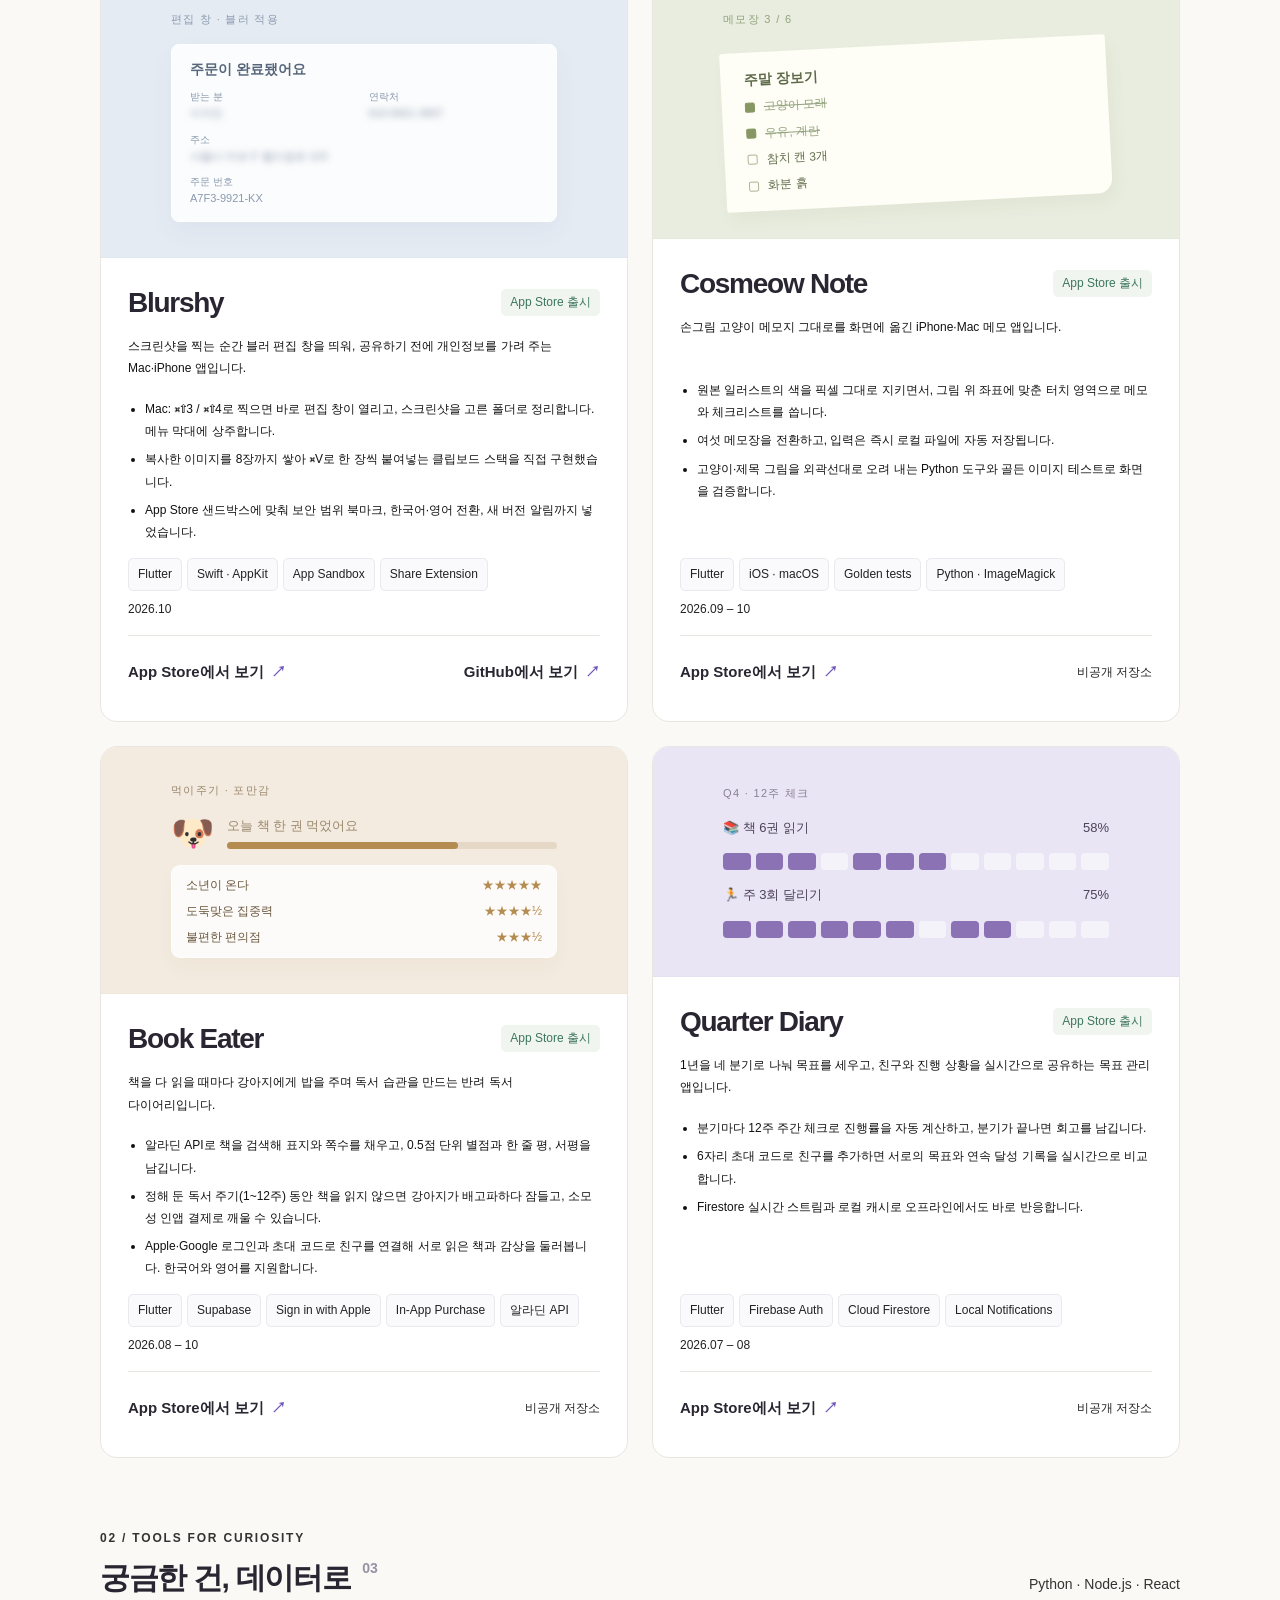
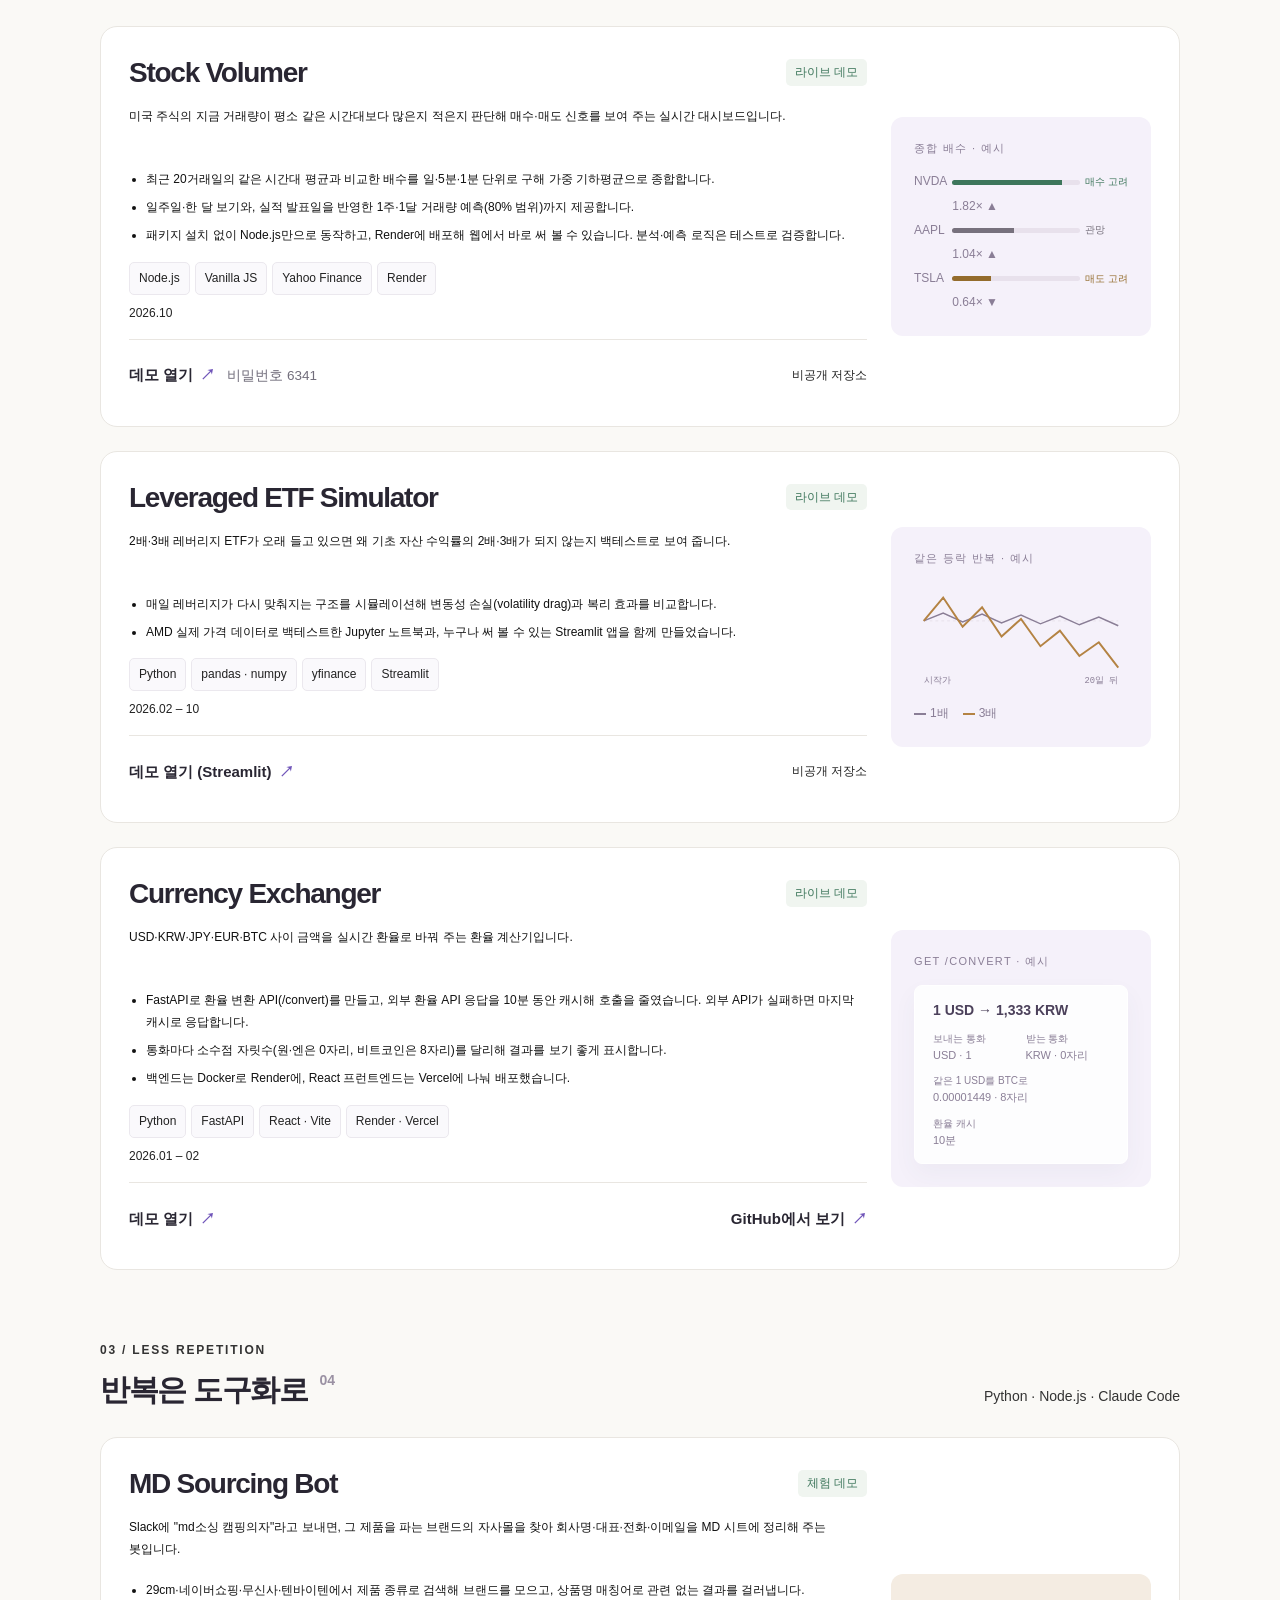
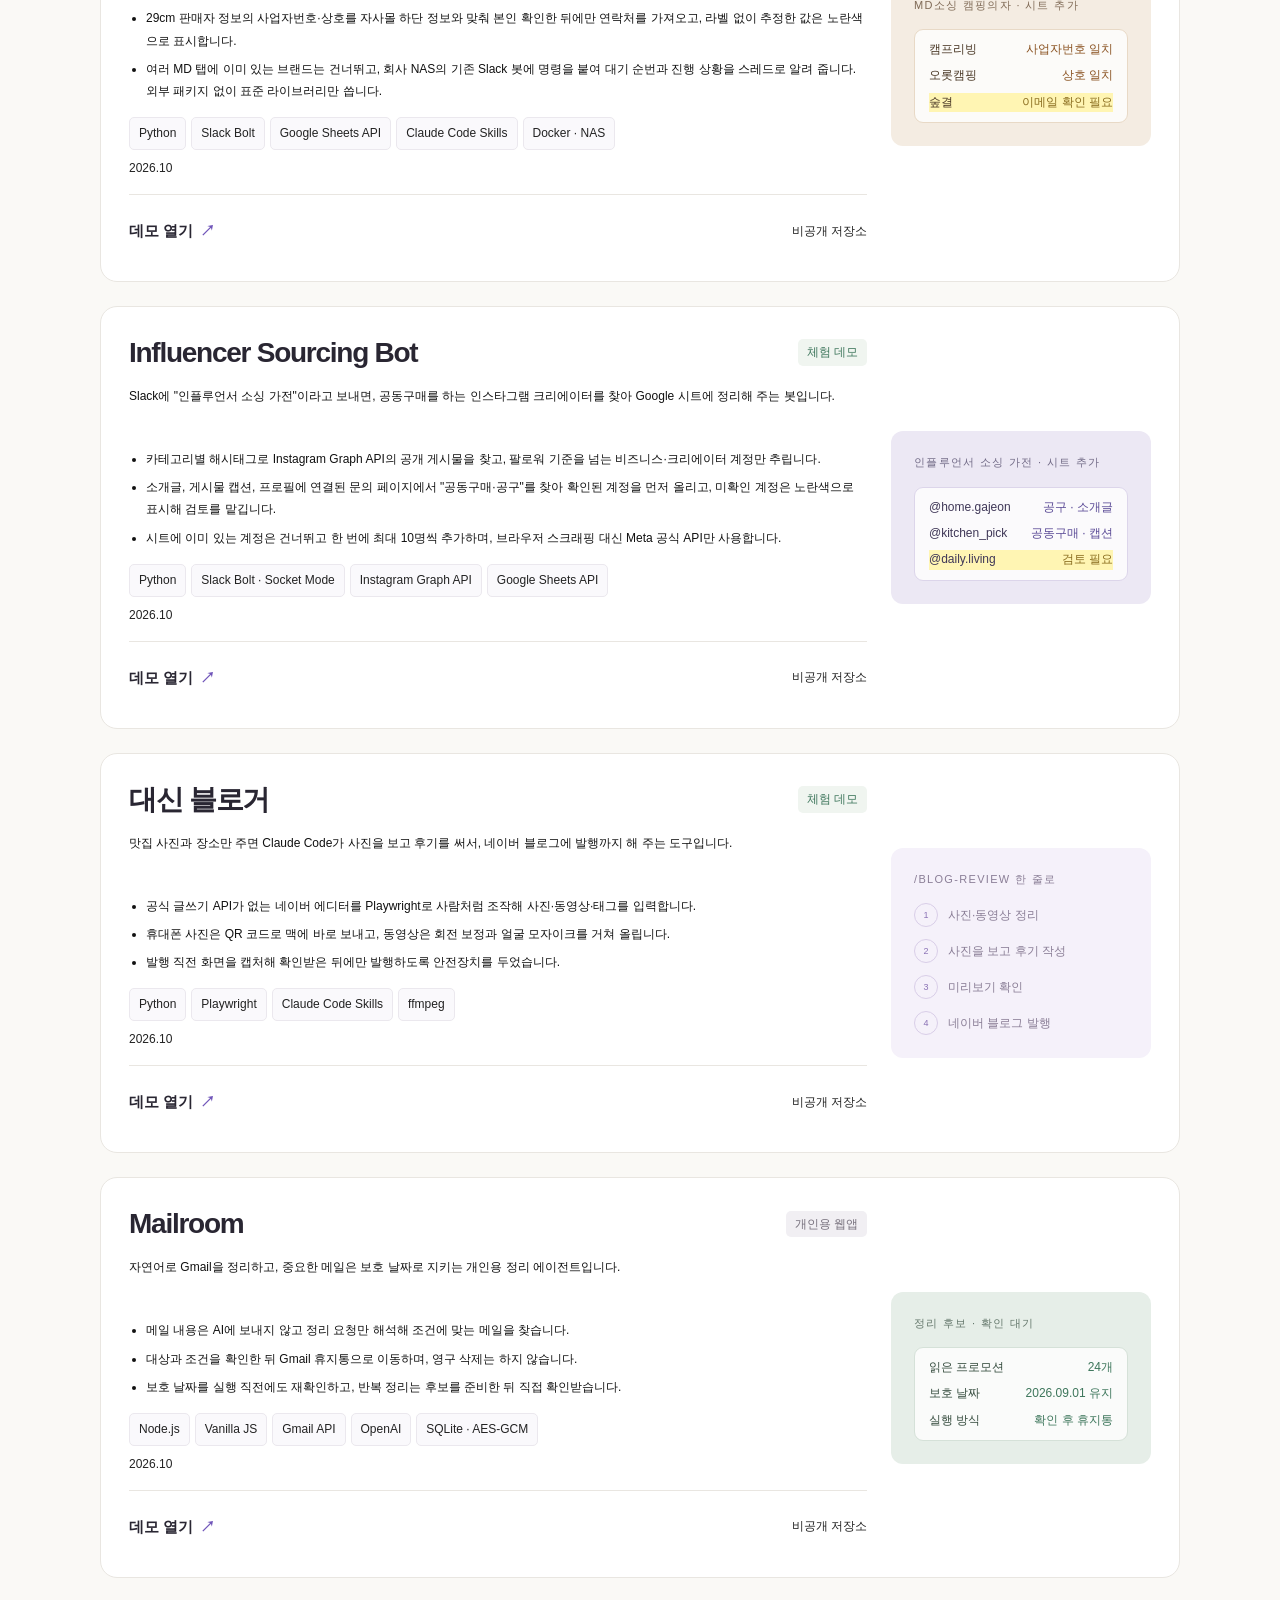
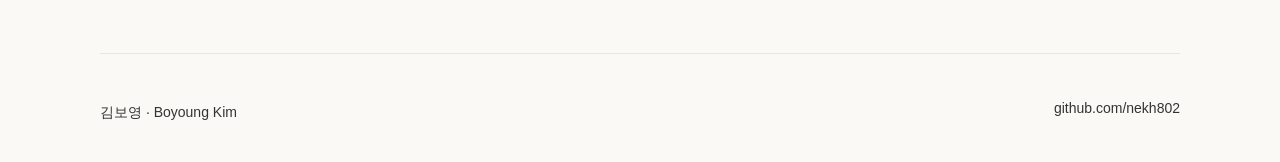
==== commit 67d1d5a6: "Show the Stock Volumer demo password on the portfolio card Co-Authored-By: Claude Opus 5.5 <noreply@" ====
--- a/portfolio/index.html
+++ b/portfolio/index.html
@@ -204,7 +204,7 @@
           <span class="chip">Node.js</span><span class="chip">Vanilla JS</span><span class="chip">Yahoo Finance</span><span class="chip">Render</span>
           <span class="period">2026.10</span>
         </div>
-        <div class="links"><a href="https://stockvolumer.onrender.com/" target="_blank" rel="noopener">데모 열기</a><span class="private" data-repo="StockVolumer">비공개 저장소</span></div>
+        <div class="links"><span class="demo"><a href="https://stockvolumer.onrender.com/" target="_blank" rel="noopener">데모 열기</a><span class="demo-pw">비밀번호 6341</span></span><span class="private" data-repo="StockVolumer">비공개 저장소</span></div>
       </div>
       <div class="specimen" aria-hidden="true">
         <div class="cap">종합 배수 · 예시</div>
--- a/portfolio/style.css
+++ b/portfolio/style.css
@@ -58,3 +58,4 @@
 .builders-specimen .shelf-list>div{gap:10px}
 .builders-specimen .ba-due{color:#b4533a;white-space:nowrap}
 .builders-specimen .ba-team{color:#4a5fc1;white-space:nowrap}
+.links .demo{display:inline-flex;align-items:center;gap:12px;flex-wrap:wrap}.demo-pw{font-size:.9em;color:var(--muted);font-variant-numeric:tabular-nums}
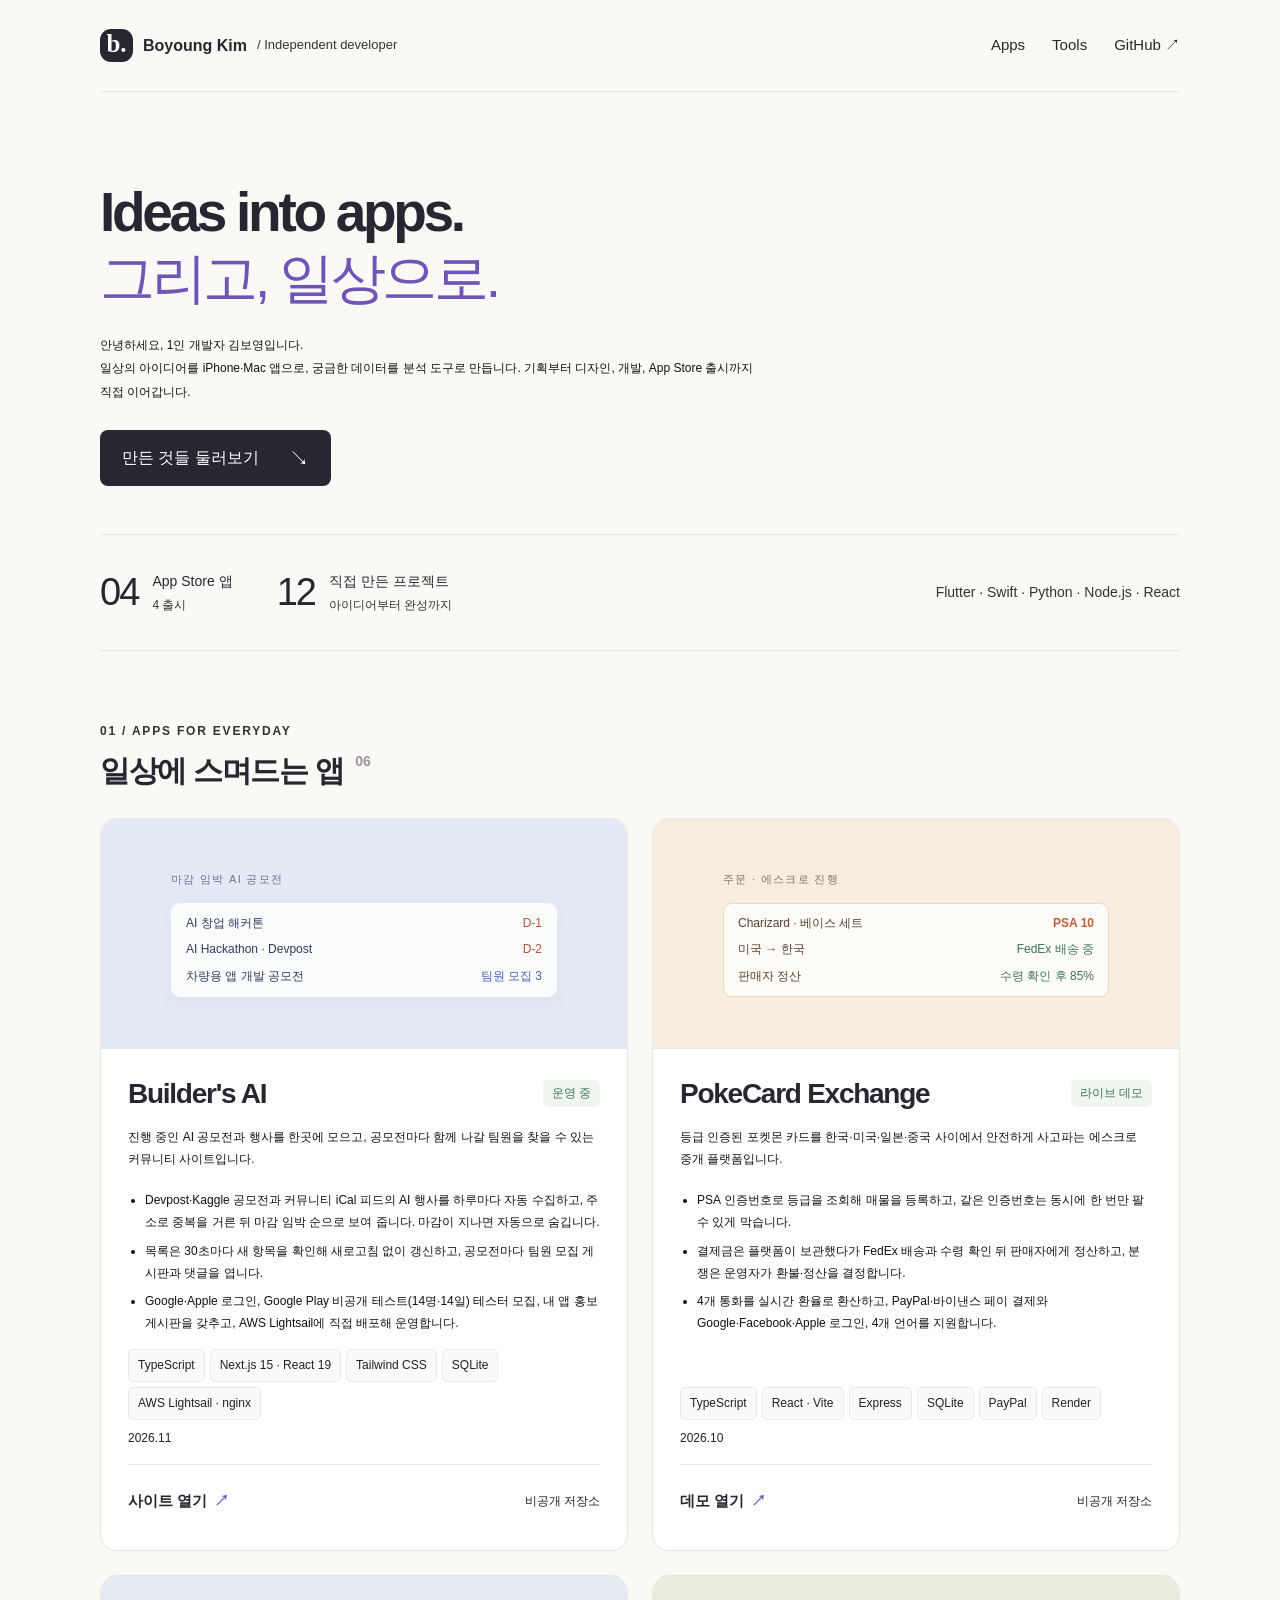
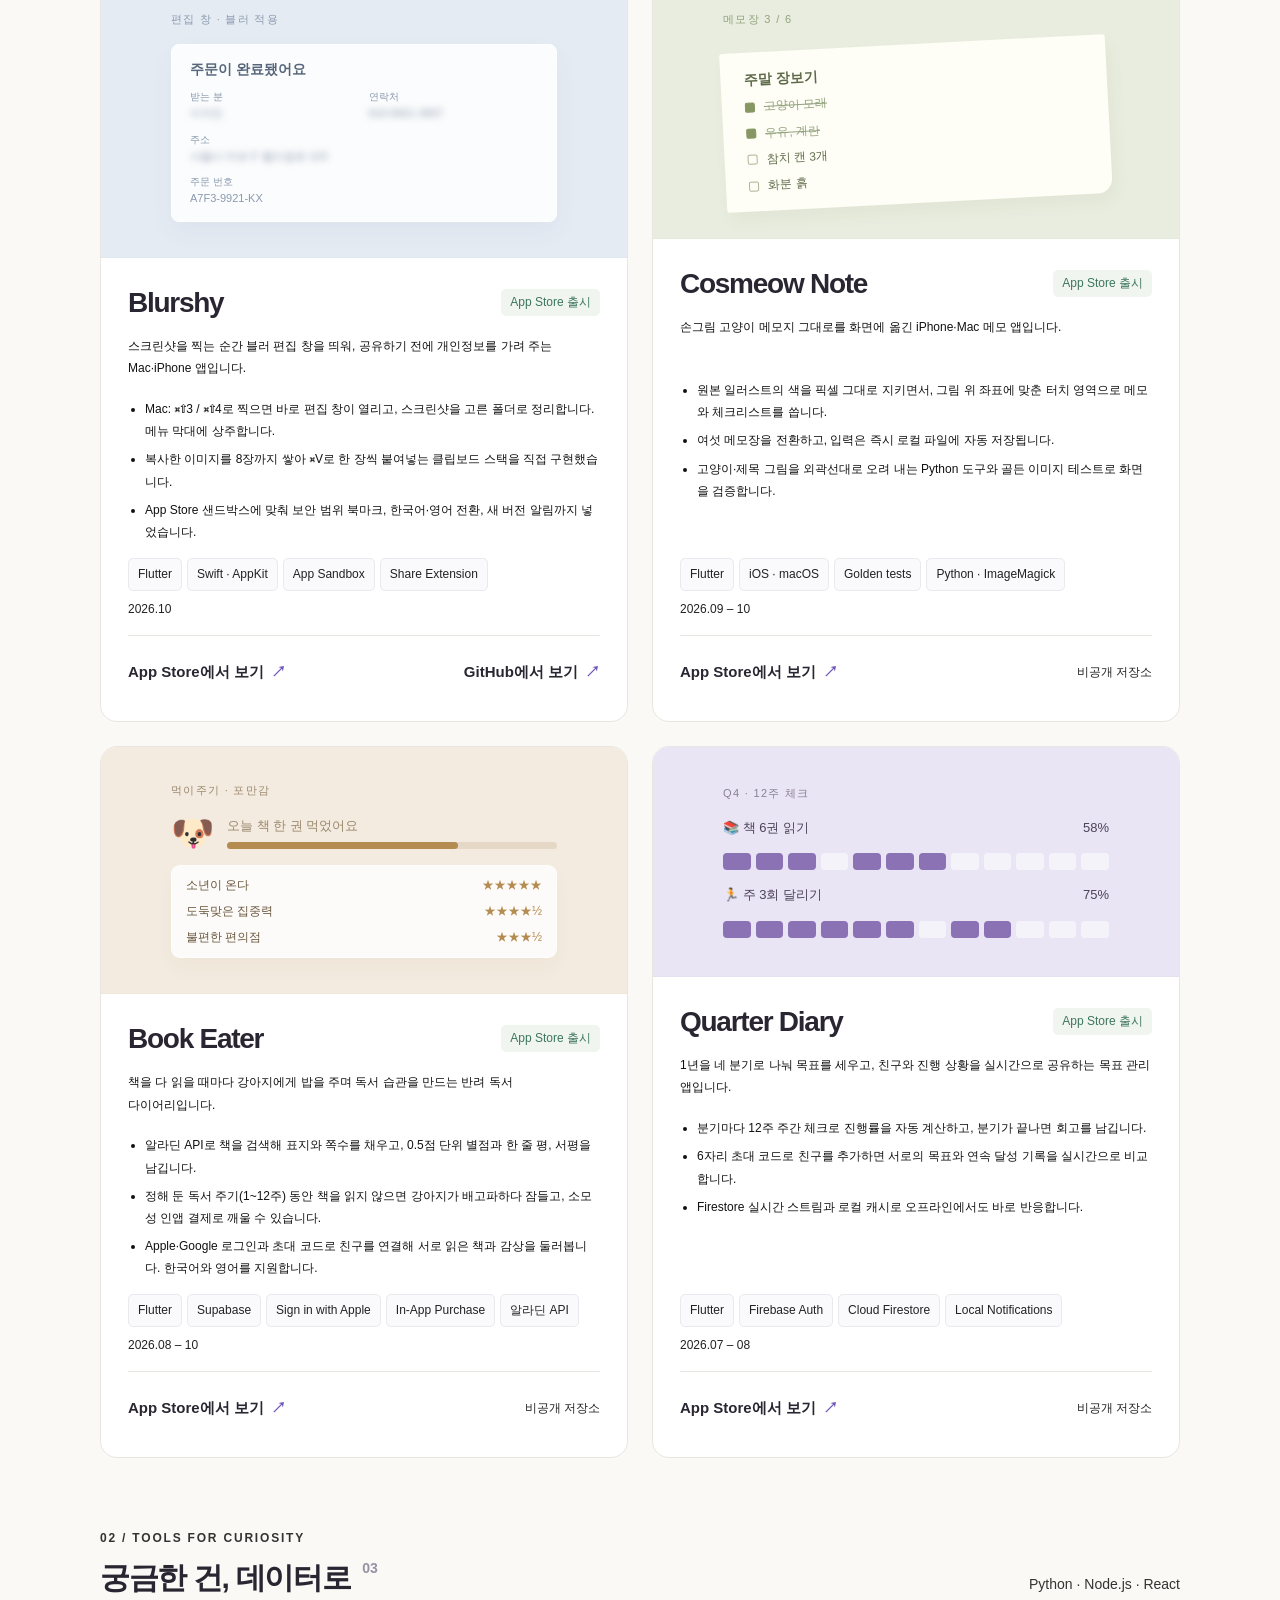
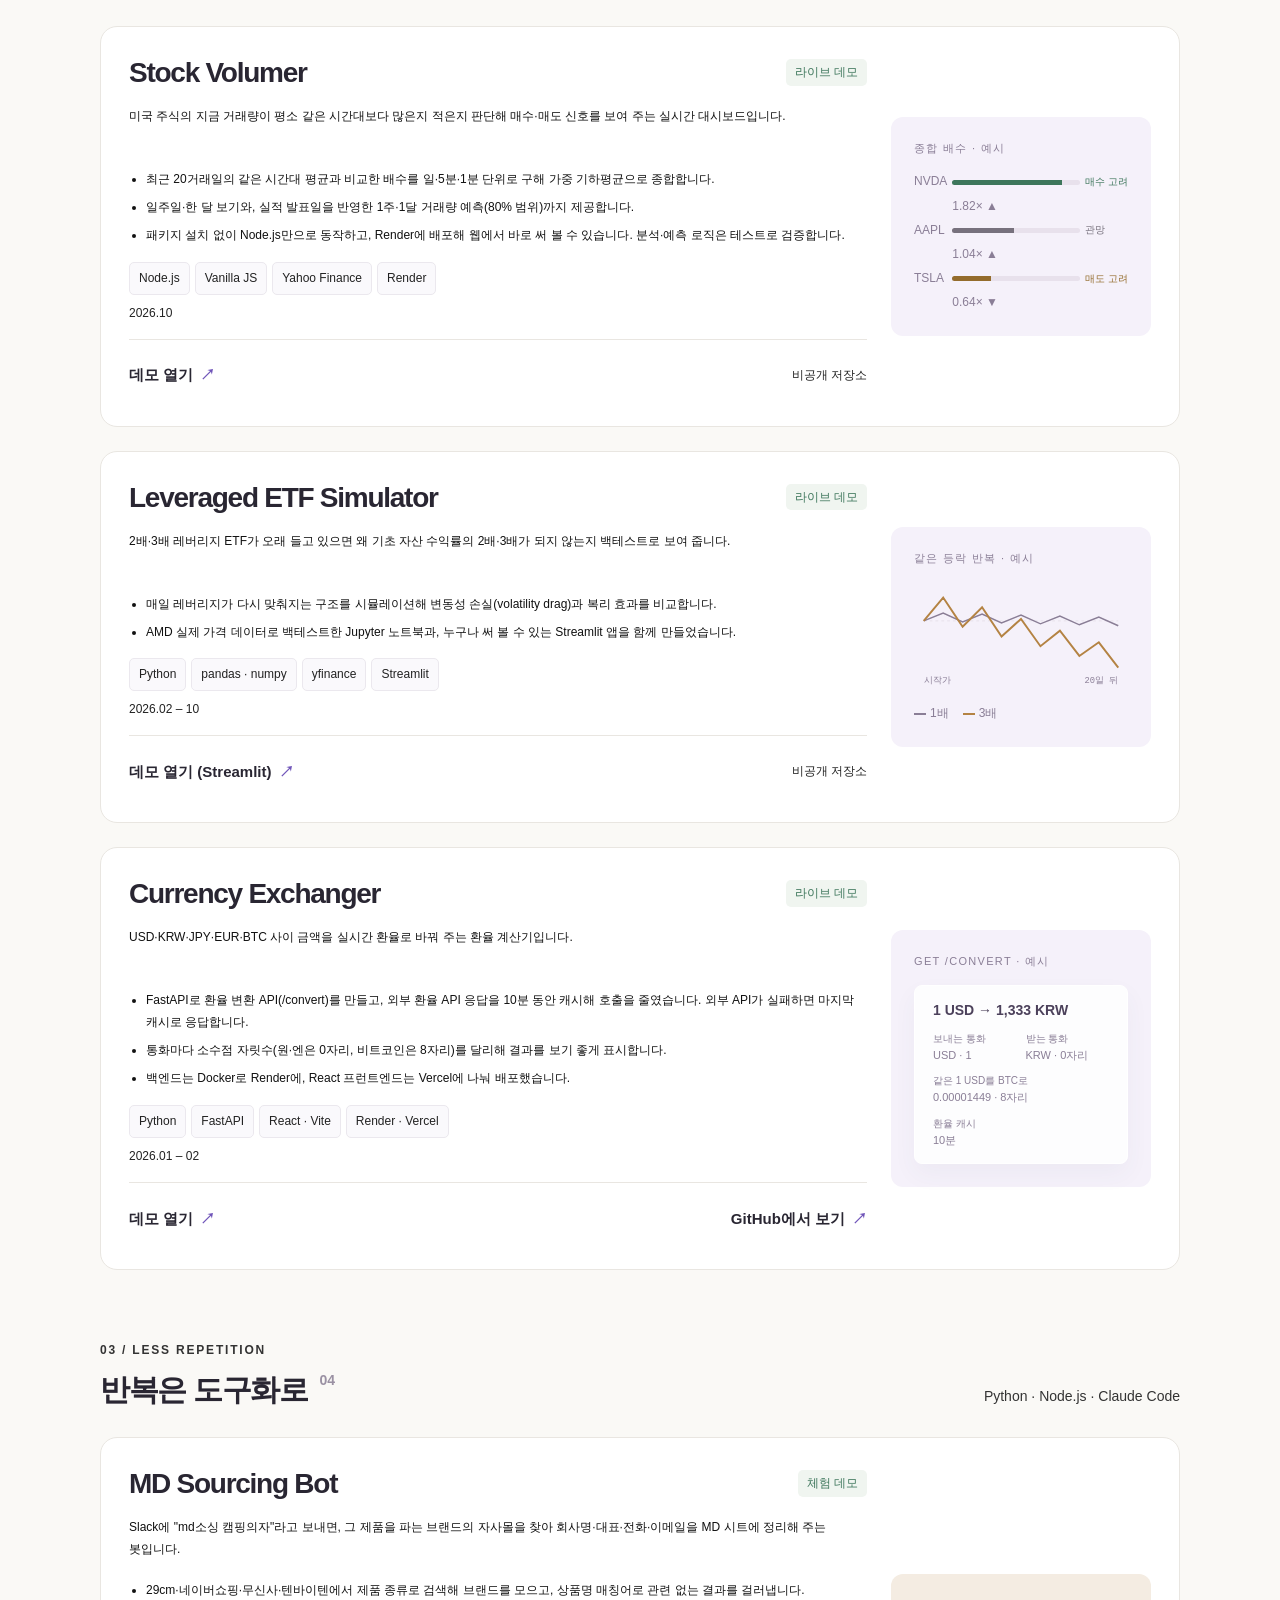
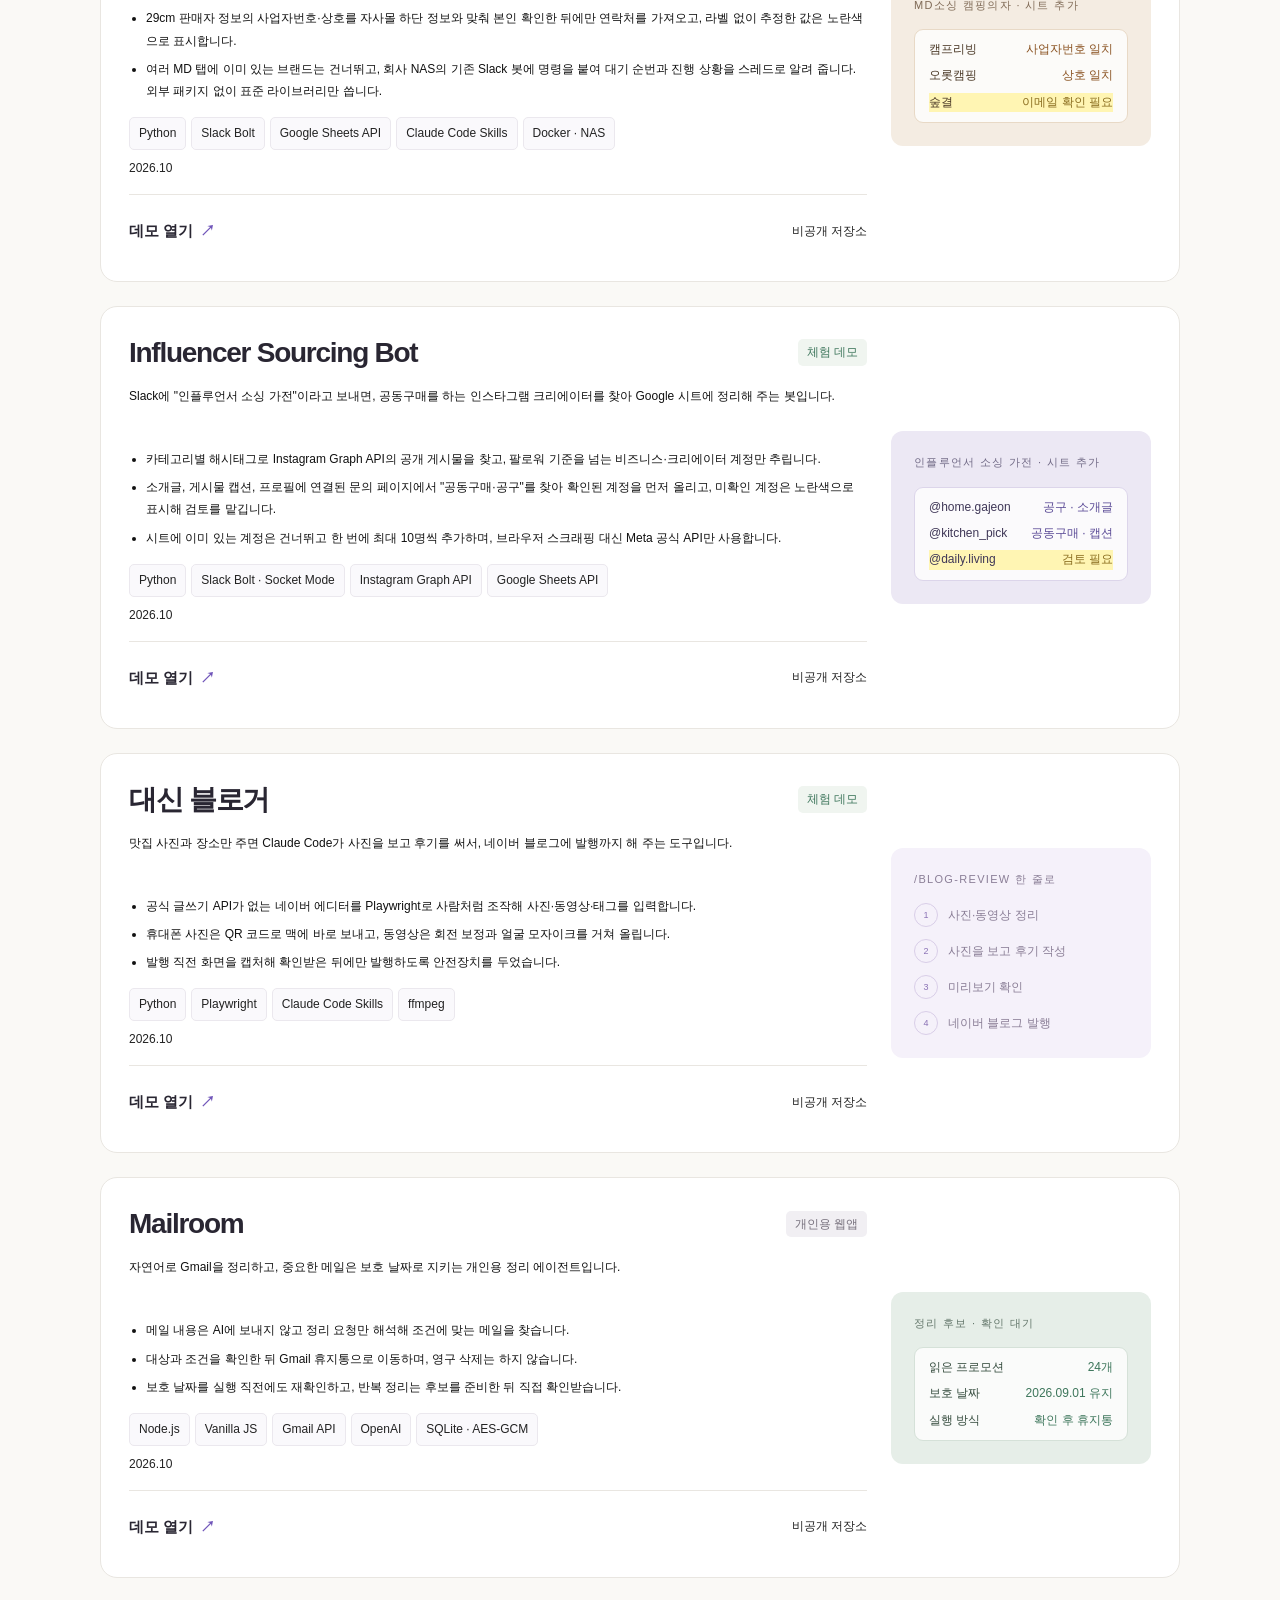
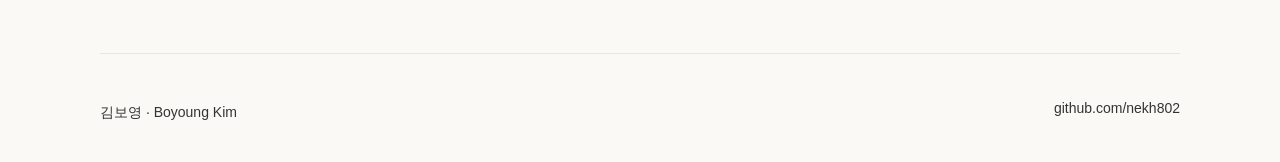
==== commit c2d0904a: "Remove the Stock Volumer demo password from the portfolio card Co-Authored-By: Claude Opus 5.5 <nore" ====
--- a/portfolio/index.html
+++ b/portfolio/index.html
@@ -204,7 +204,7 @@
           <span class="chip">Node.js</span><span class="chip">Vanilla JS</span><span class="chip">Yahoo Finance</span><span class="chip">Render</span>
           <span class="period">2026.10</span>
         </div>
-        <div class="links"><span class="demo"><a href="https://stockvolumer.onrender.com/" target="_blank" rel="noopener">데모 열기</a><span class="demo-pw">비밀번호 6341</span></span><span class="private" data-repo="StockVolumer">비공개 저장소</span></div>
+        <div class="links"><a href="https://stockvolumer.onrender.com/" target="_blank" rel="noopener">데모 열기</a><span class="private" data-repo="StockVolumer">비공개 저장소</span></div>
       </div>
       <div class="specimen" aria-hidden="true">
         <div class="cap">종합 배수 · 예시</div>
--- a/portfolio/style.css
+++ b/portfolio/style.css
@@ -58,4 +58,3 @@
 .builders-specimen .shelf-list>div{gap:10px}
 .builders-specimen .ba-due{color:#b4533a;white-space:nowrap}
 .builders-specimen .ba-team{color:#4a5fc1;white-space:nowrap}
-.links .demo{display:inline-flex;align-items:center;gap:12px;flex-wrap:wrap}.demo-pw{font-size:.9em;color:var(--muted);font-variant-numeric:tabular-nums}
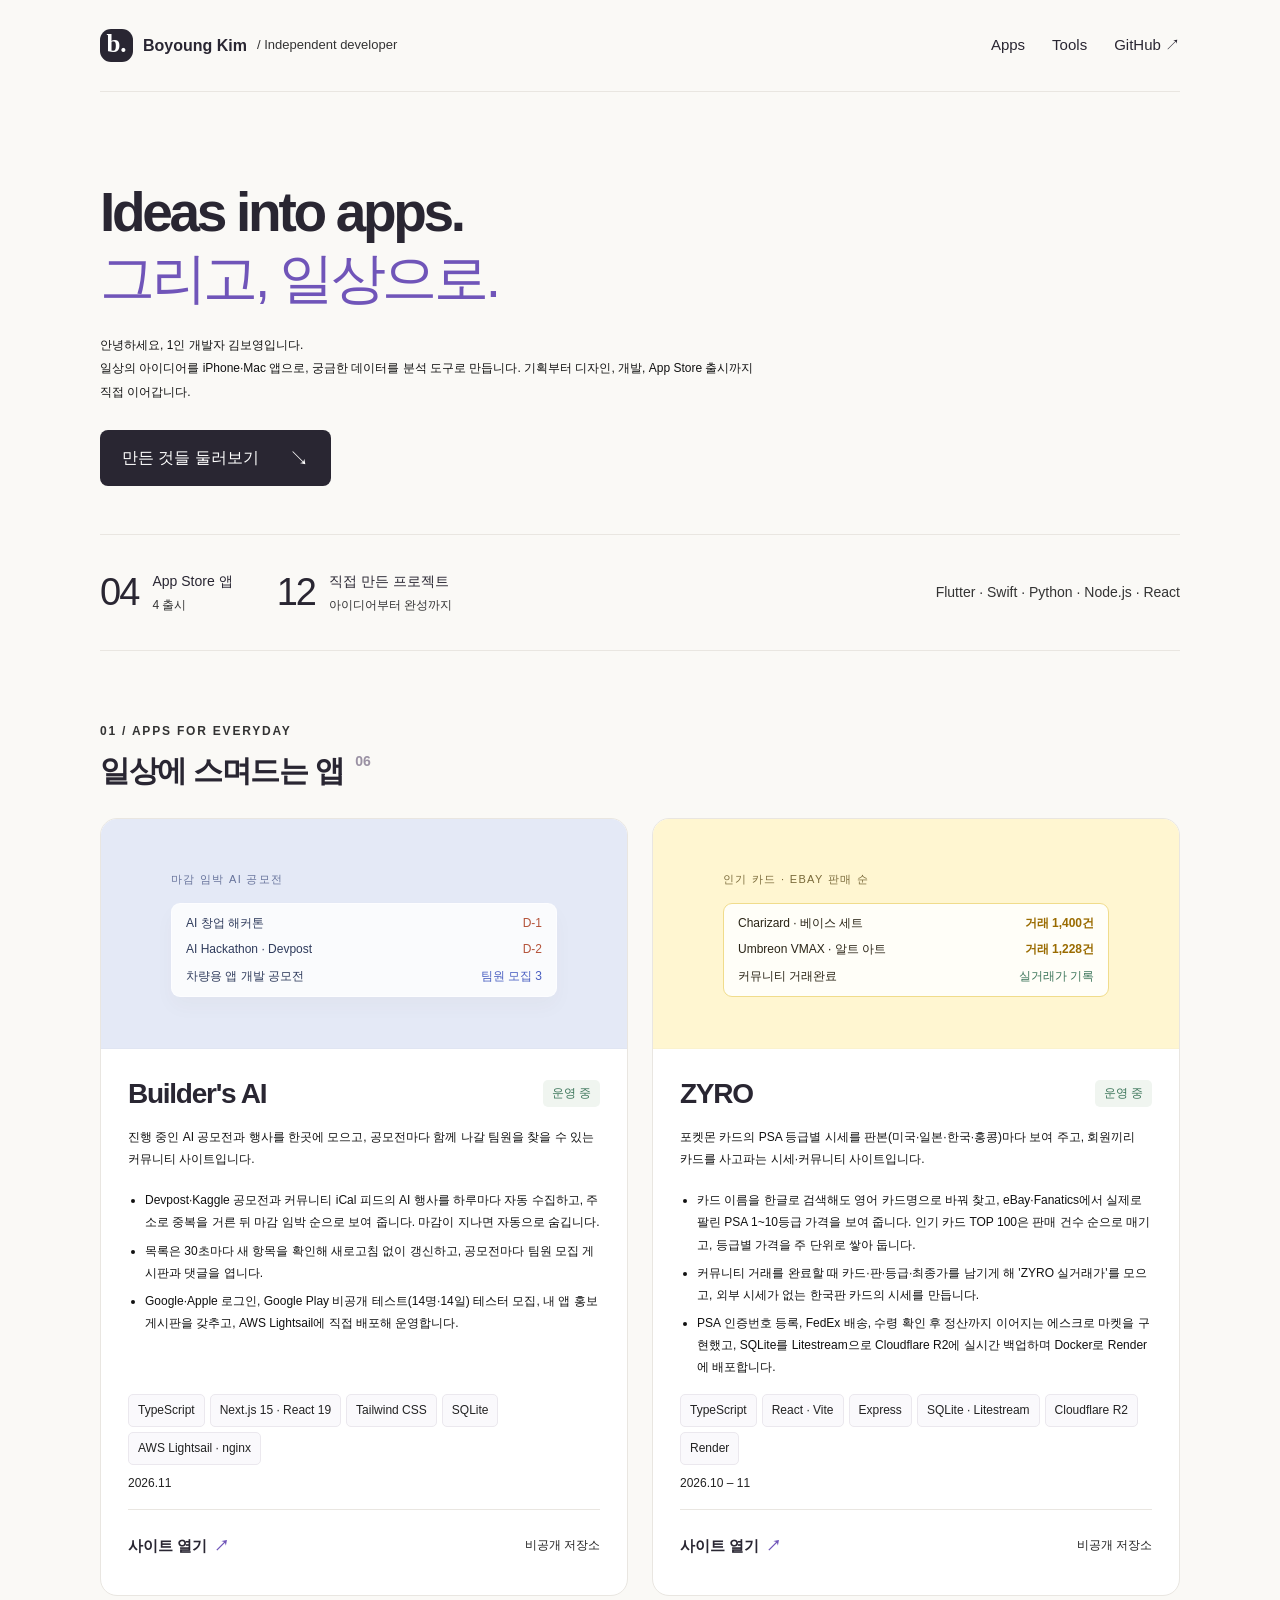
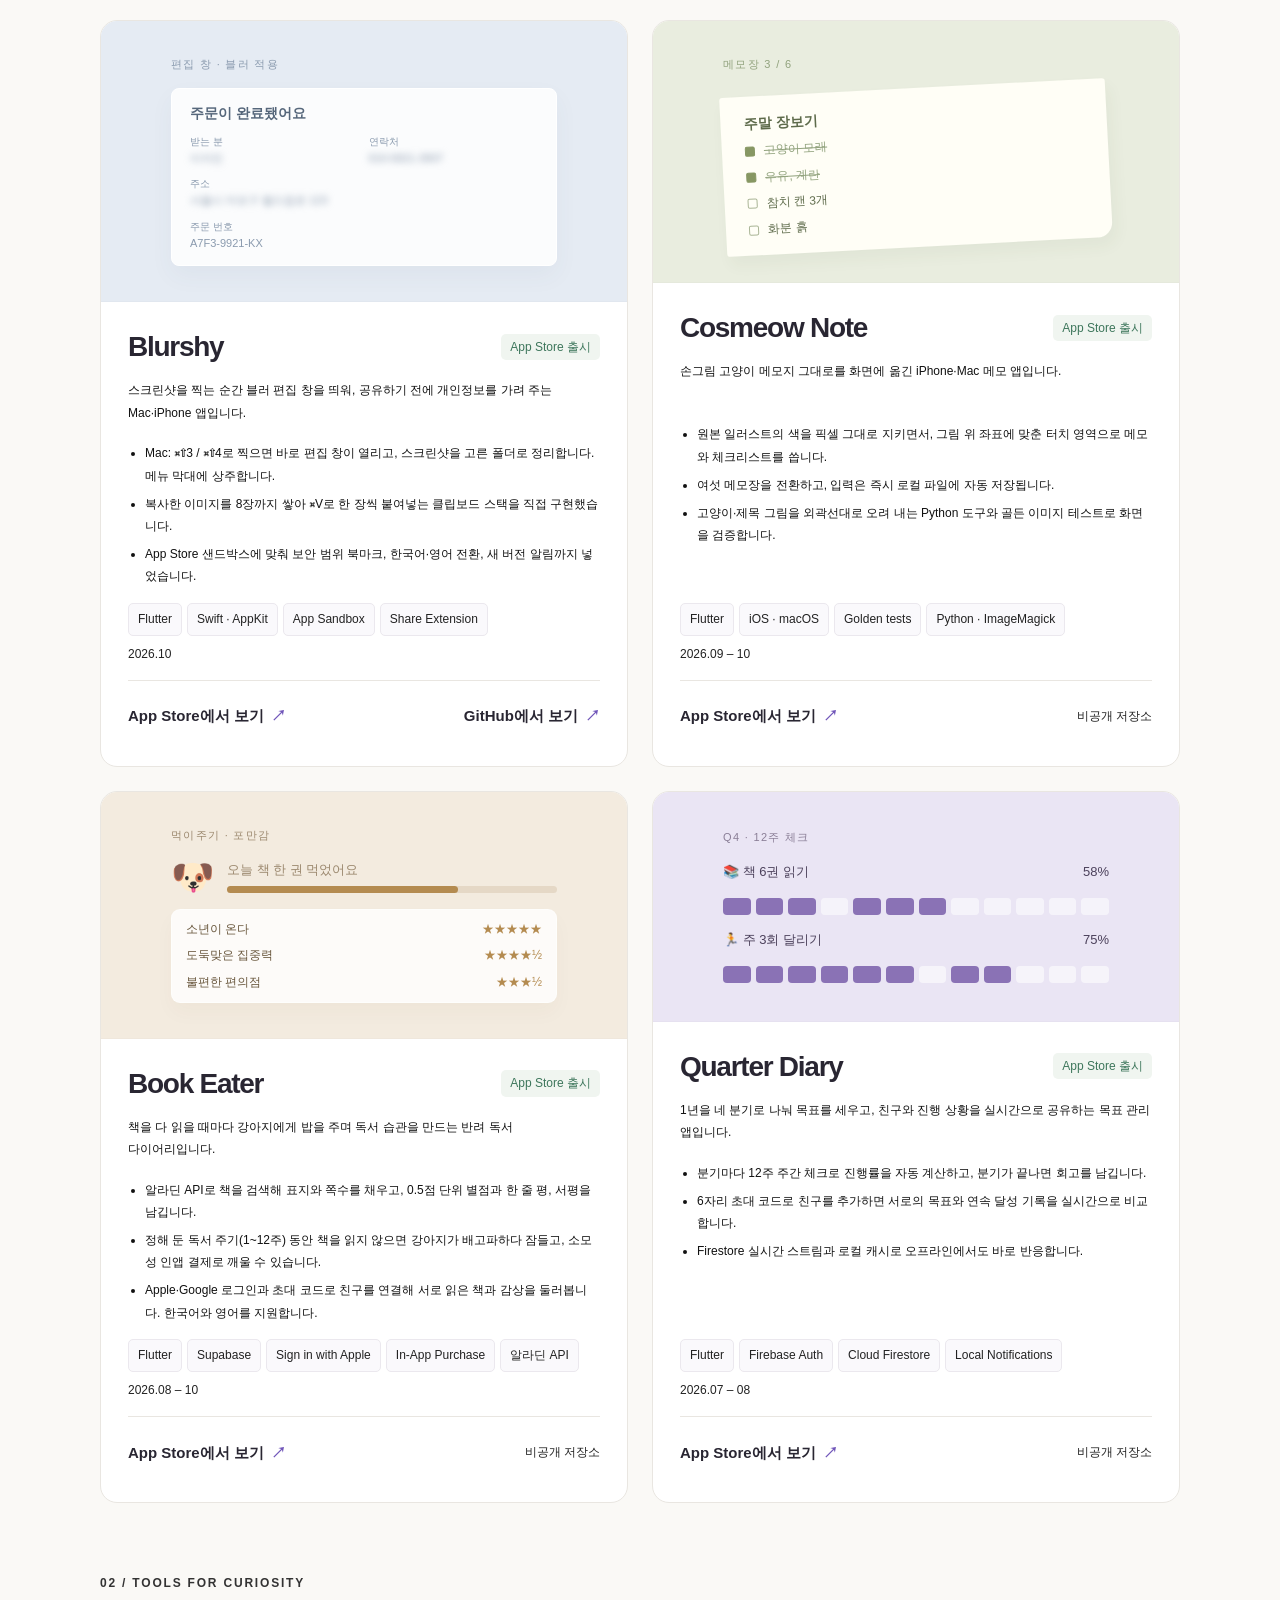
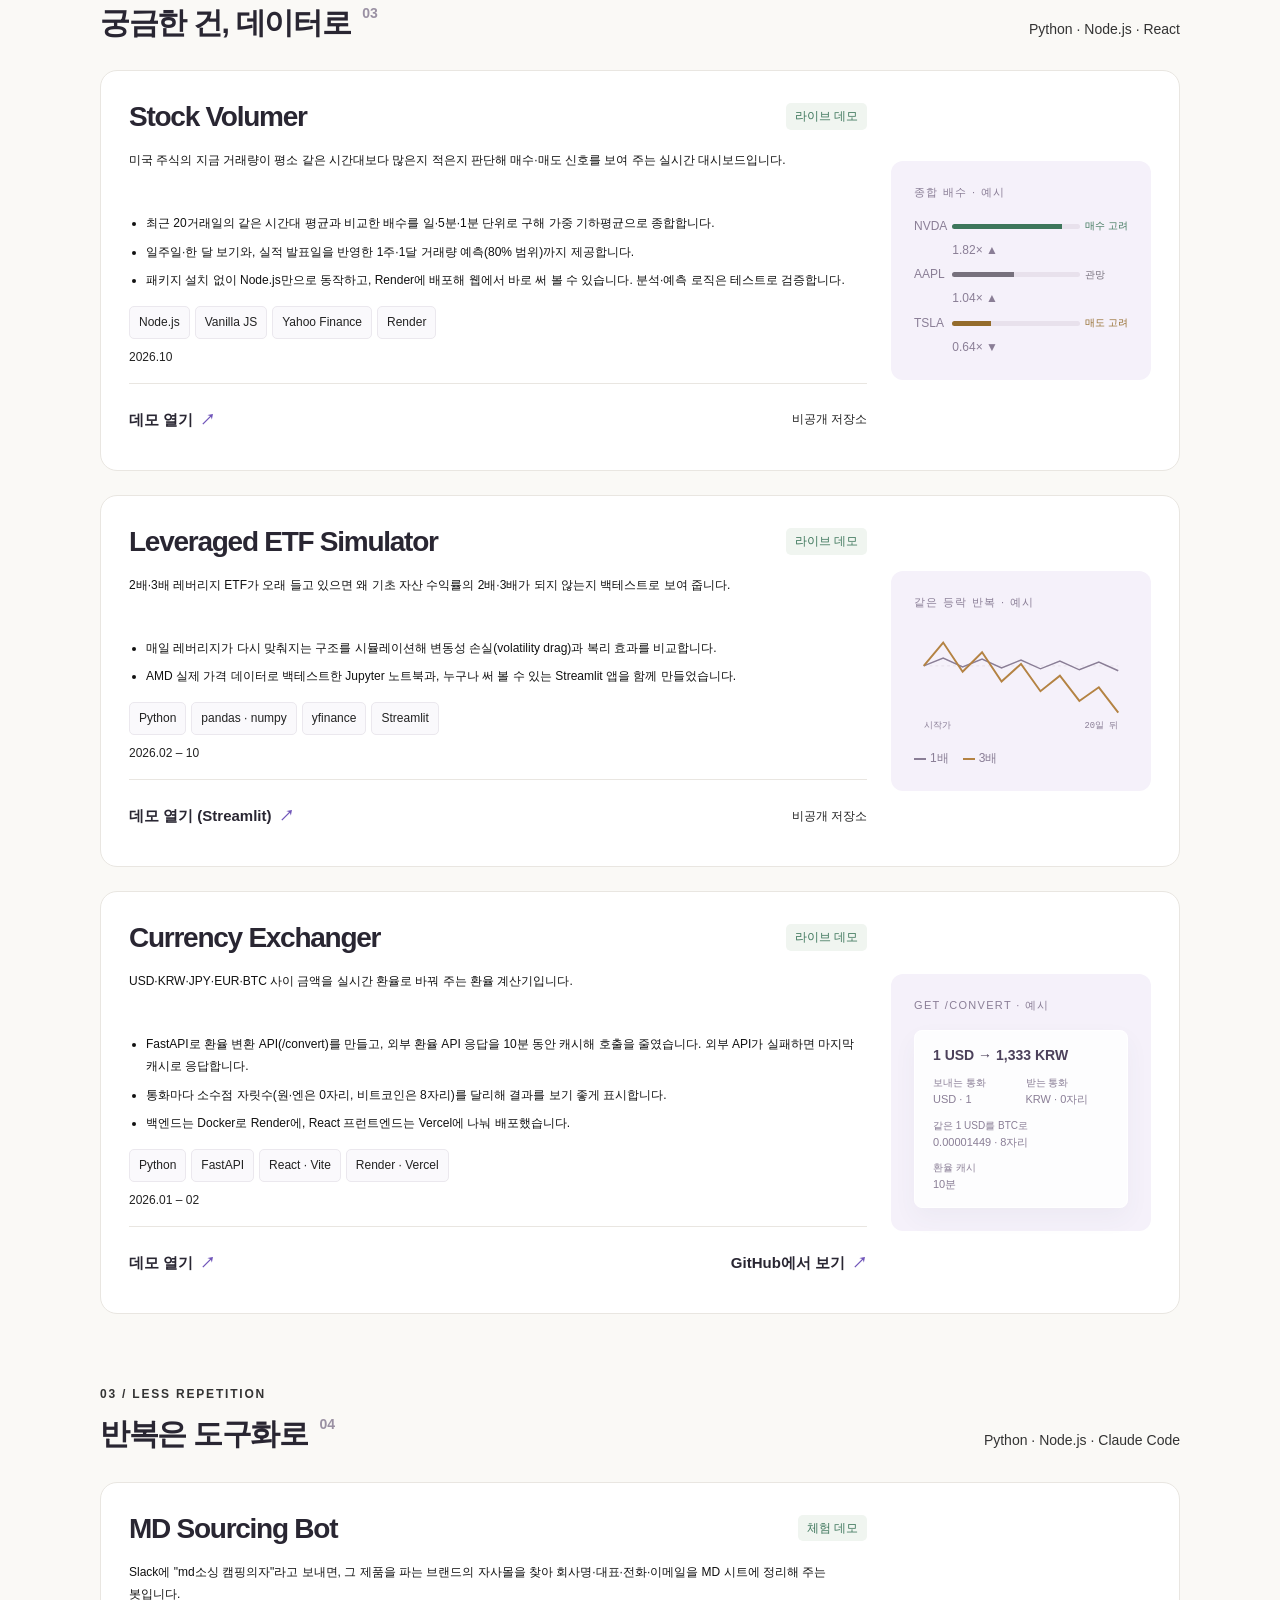
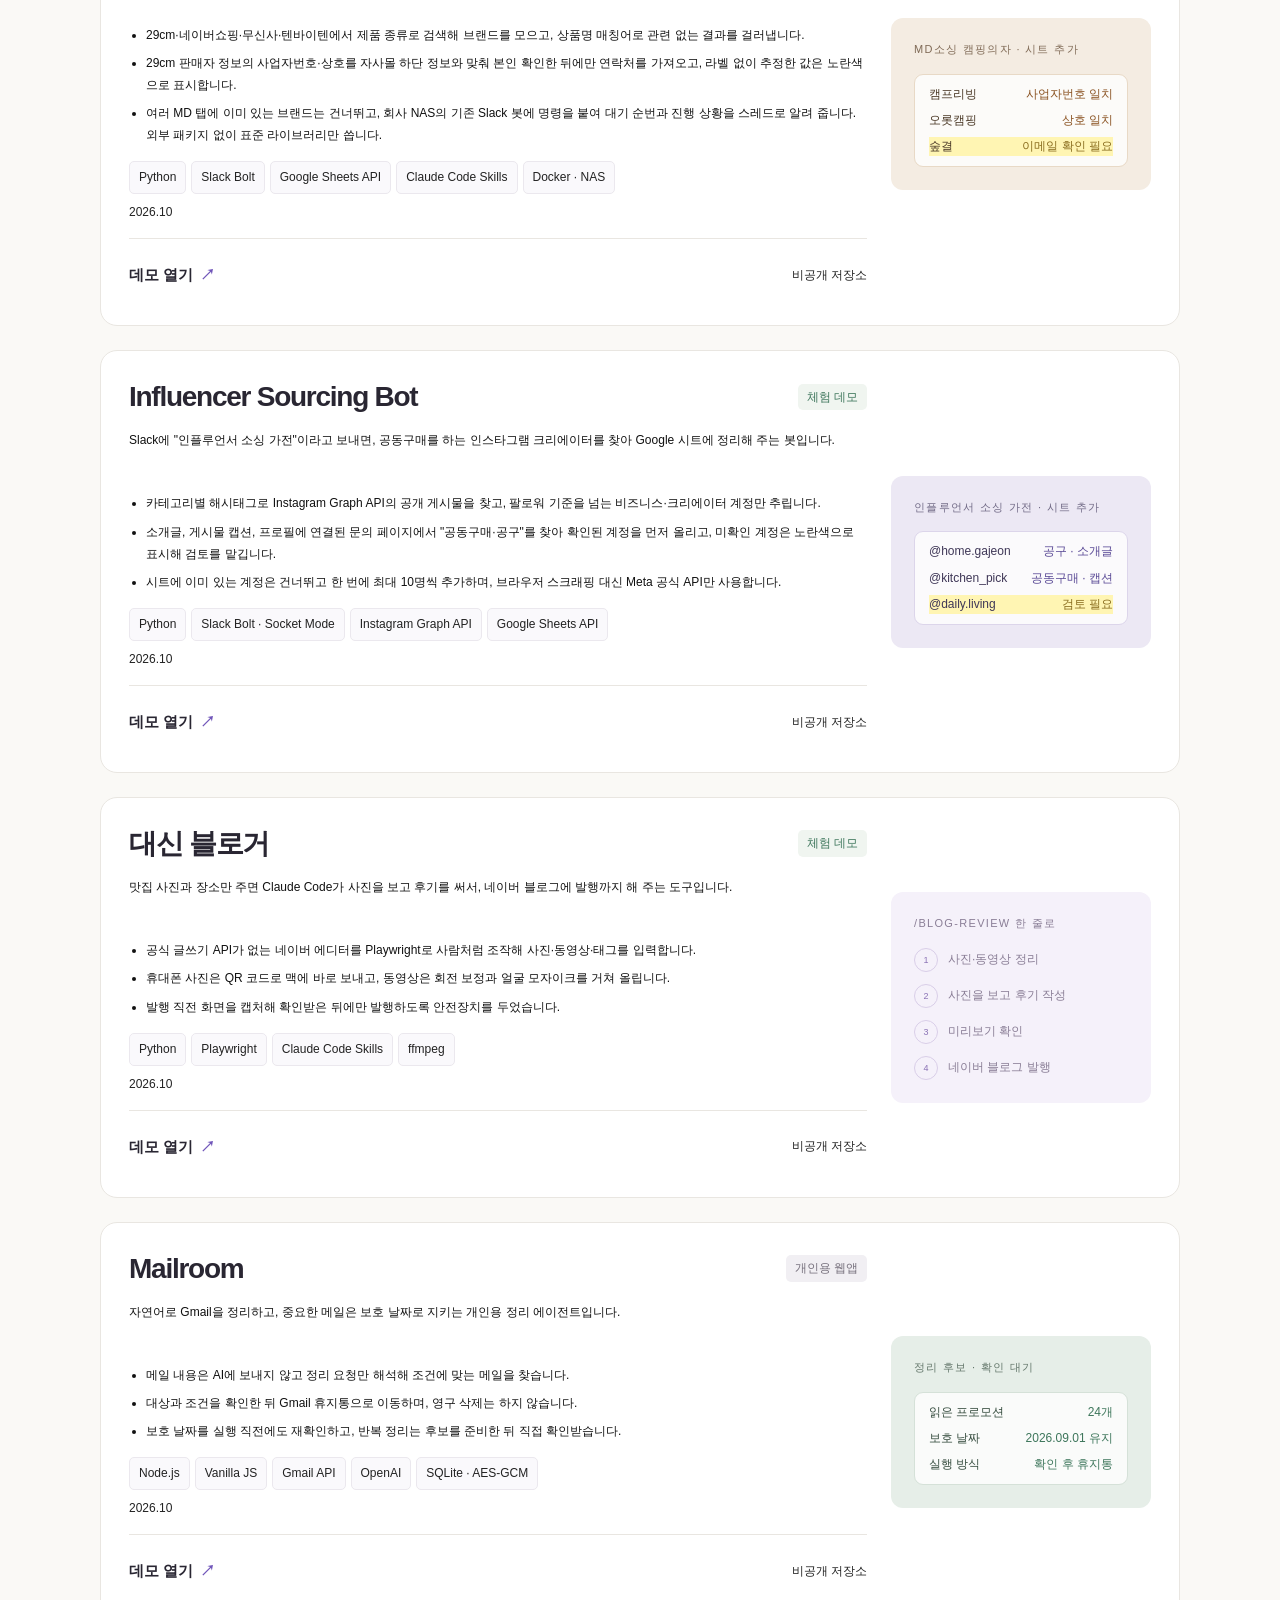
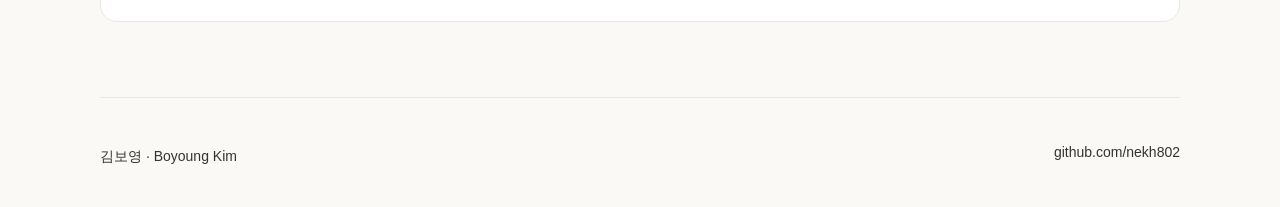
==== commit 22e580d4: "Portfolio: PokeCard Exchange becomes ZYRO (zyro.co.kr) Co-Authored-By: Claude Opus 5.5 <noreply@anth" ====
--- a/portfolio/index.html
+++ b/portfolio/index.html
@@ -4,10 +4,10 @@
 <meta charset="utf-8">
 <meta name="viewport" content="width=device-width, initial-scale=1, viewport-fit=cover">
 <title>Boyoung Kim Portfolio</title>
-<meta name="description" content="App Store 앱 4개와 Gmail 정리 웹앱, 카드 거래 플랫폼, AI 공모전 커뮤니티, 투자 데이터 도구, 자동화 도구를 만든 1인 개발자 김보영의 포트폴리오.">
+<meta name="description" content="App Store 앱 4개와 Gmail 정리 웹앱, 포켓몬 카드 시세 사이트, AI 공모전 커뮤니티, 투자 데이터 도구, 자동화 도구를 만든 1인 개발자 김보영의 포트폴리오.">
 <meta property="og:type" content="website">
 <meta property="og:title" content="Boyoung Kim Portfolio">
-<meta property="og:description" content="App Store 앱 4개와 Gmail 정리 웹앱, 카드 거래 플랫폼, AI 공모전 커뮤니티, 투자 데이터 도구, 자동화 도구를 만든 1인 개발자 포트폴리오.">
+<meta property="og:description" content="App Store 앱 4개와 Gmail 정리 웹앱, 포켓몬 카드 시세 사이트, AI 공모전 커뮤니티, 투자 데이터 도구, 자동화 도구를 만든 1인 개발자 포트폴리오.">
 <meta property="og:url" content="https://nekh802.github.io/portfolio/">
 
 
@@ -60,25 +60,25 @@
 
     <article class="project pokecard">
       <div class="p-main">
-        <div class="p-top"><h3>PokeCard Exchange</h3><span class="status live">라이브 데모</span><span class="repo">pokecard-exchange</span></div>
-        <p class="lede">등급 인증된 포켓몬 카드를 한국·미국·일본·중국 사이에서 안전하게 사고파는 에스크로 중개 플랫폼입니다.</p>
+        <div class="p-top"><h3>ZYRO</h3><span class="status live">운영 중</span><span class="repo">pokecard-exchange</span></div>
+        <p class="lede">포켓몬 카드의 PSA 등급별 시세를 판본(미국·일본·한국·홍콩)마다 보여 주고, 회원끼리 카드를 사고파는 시세·커뮤니티 사이트입니다.</p>
         <div class="project-description"><ul>
-          <li>PSA 인증번호로 등급을 조회해 매물을 등록하고, 같은 인증번호는 동시에 한 번만 팔 수 있게 막습니다.</li>
-          <li>결제금은 플랫폼이 보관했다가 FedEx 배송과 수령 확인 뒤 판매자에게 정산하고, 분쟁은 운영자가 환불·정산을 결정합니다.</li>
-          <li>4개 통화를 실시간 환율로 환산하고, PayPal·바이낸스 페이 결제와 Google·Facebook·Apple 로그인, 4개 언어를 지원합니다.</li>
-        </ul></div>
-        <div class="meta">
-          <span class="chip">TypeScript</span><span class="chip">React · Vite</span><span class="chip">Express</span><span class="chip">SQLite</span><span class="chip">PayPal</span><span class="chip">Render</span>
-          <span class="period">2026.10</span>
-        </div>
-        <div class="links"><a href="https://pokecard-exchange.onrender.com/" target="_blank" rel="noopener">데모 열기</a><span class="private" data-repo="pokecard-exchange">비공개 저장소</span></div>
+          <li>카드 이름을 한글로 검색해도 영어 카드명으로 바꿔 찾고, eBay·Fanatics에서 실제로 팔린 PSA 1~10등급 가격을 보여 줍니다. 인기 카드 TOP 100은 판매 건수 순으로 매기고, 등급별 가격을 주 단위로 쌓아 둡니다.</li>
+          <li>커뮤니티 거래를 완료할 때 카드·판·등급·최종가를 남기게 해 'ZYRO 실거래가'를 모으고, 외부 시세가 없는 한국판 카드의 시세를 만듭니다.</li>
+          <li>PSA 인증번호 등록, FedEx 배송, 수령 확인 후 정산까지 이어지는 에스크로 마켓을 구현했고, SQLite를 Litestream으로 Cloudflare R2에 실시간 백업하며 Docker로 Render에 배포합니다.</li>
+        </ul></div>
+        <div class="meta">
+          <span class="chip">TypeScript</span><span class="chip">React · Vite</span><span class="chip">Express</span><span class="chip">SQLite · Litestream</span><span class="chip">Cloudflare R2</span><span class="chip">Render</span>
+          <span class="period">2026.10 – 11</span>
+        </div>
+        <div class="links"><a href="https://zyro.co.kr/" target="_blank" rel="noopener">사이트 열기</a><span class="private" data-repo="pokecard-exchange">비공개 저장소</span></div>
       </div>
       <div class="specimen pokecard-specimen" aria-hidden="true">
-        <div class="cap">주문 · 에스크로 진행</div>
-        <div class="shelf-list">
-          <div><span>Charizard · 베이스 세트</span><span class="card-grade">PSA 10</span></div>
-          <div><span>미국 → 한국</span><span class="card-step">FedEx 배송 중</span></div>
-          <div><span>판매자 정산</span><span class="card-step">수령 확인 후 85%</span></div>
+        <div class="cap">인기 카드 · eBay 판매 순</div>
+        <div class="shelf-list">
+          <div><span>Charizard · 베이스 세트</span><span class="card-grade">거래 1,400건</span></div>
+          <div><span>Umbreon VMAX · 알트 아트</span><span class="card-grade">거래 1,228건</span></div>
+          <div><span>커뮤니티 거래완료</span><span class="card-step">실거래가 기록</span></div>
         </div>
       </div>
     </article>
--- a/portfolio/style.css
+++ b/portfolio/style.css
@@ -37,10 +37,10 @@
 .mailroom-specimen .shelf-list{background:#ffffffc9;border-color:#d5e1d8;box-shadow:none}
 .mailroom-specimen .shelf-list>div{display:flex;justify-content:space-between;gap:10px}
 .mailroom-specimen .mail-count,.mailroom-specimen .mail-safe{color:#3d765b;white-space:nowrap}
-.pokecard-specimen{background:#f6ece0;--line:#ead8c3;--ink:#5a4130;--muted:#8d735f;--accent:#c0603a}
-.pokecard-specimen .shelf-list{background:#ffffffc9;border-color:#ead8c3;box-shadow:none}
+.pokecard-specimen{background:#fff6d1;--line:#f0dc8c;--ink:#2a2416;--muted:#7a6a3a;--accent:#b8860b}
+.pokecard-specimen .shelf-list{background:#ffffffd9;border-color:#f0dc8c;box-shadow:none}
 .pokecard-specimen .shelf-list>div{display:flex;justify-content:space-between;gap:10px}
-.pokecard-specimen .card-grade{color:#c0603a;font-weight:600;white-space:nowrap}
+.pokecard-specimen .card-grade{color:#9a6b00;font-weight:600;white-space:nowrap}
 .pokecard-specimen .card-step{color:#3d765b;white-space:nowrap}
 .sourcing-specimen{background:#ece8f4;--line:#dcd5ea;--ink:#3f3757;--muted:#716a86;--accent:#6b5aa6}
 .sourcing-specimen .shelf-list{background:#ffffffc9;border-color:#dcd5ea;box-shadow:none}
